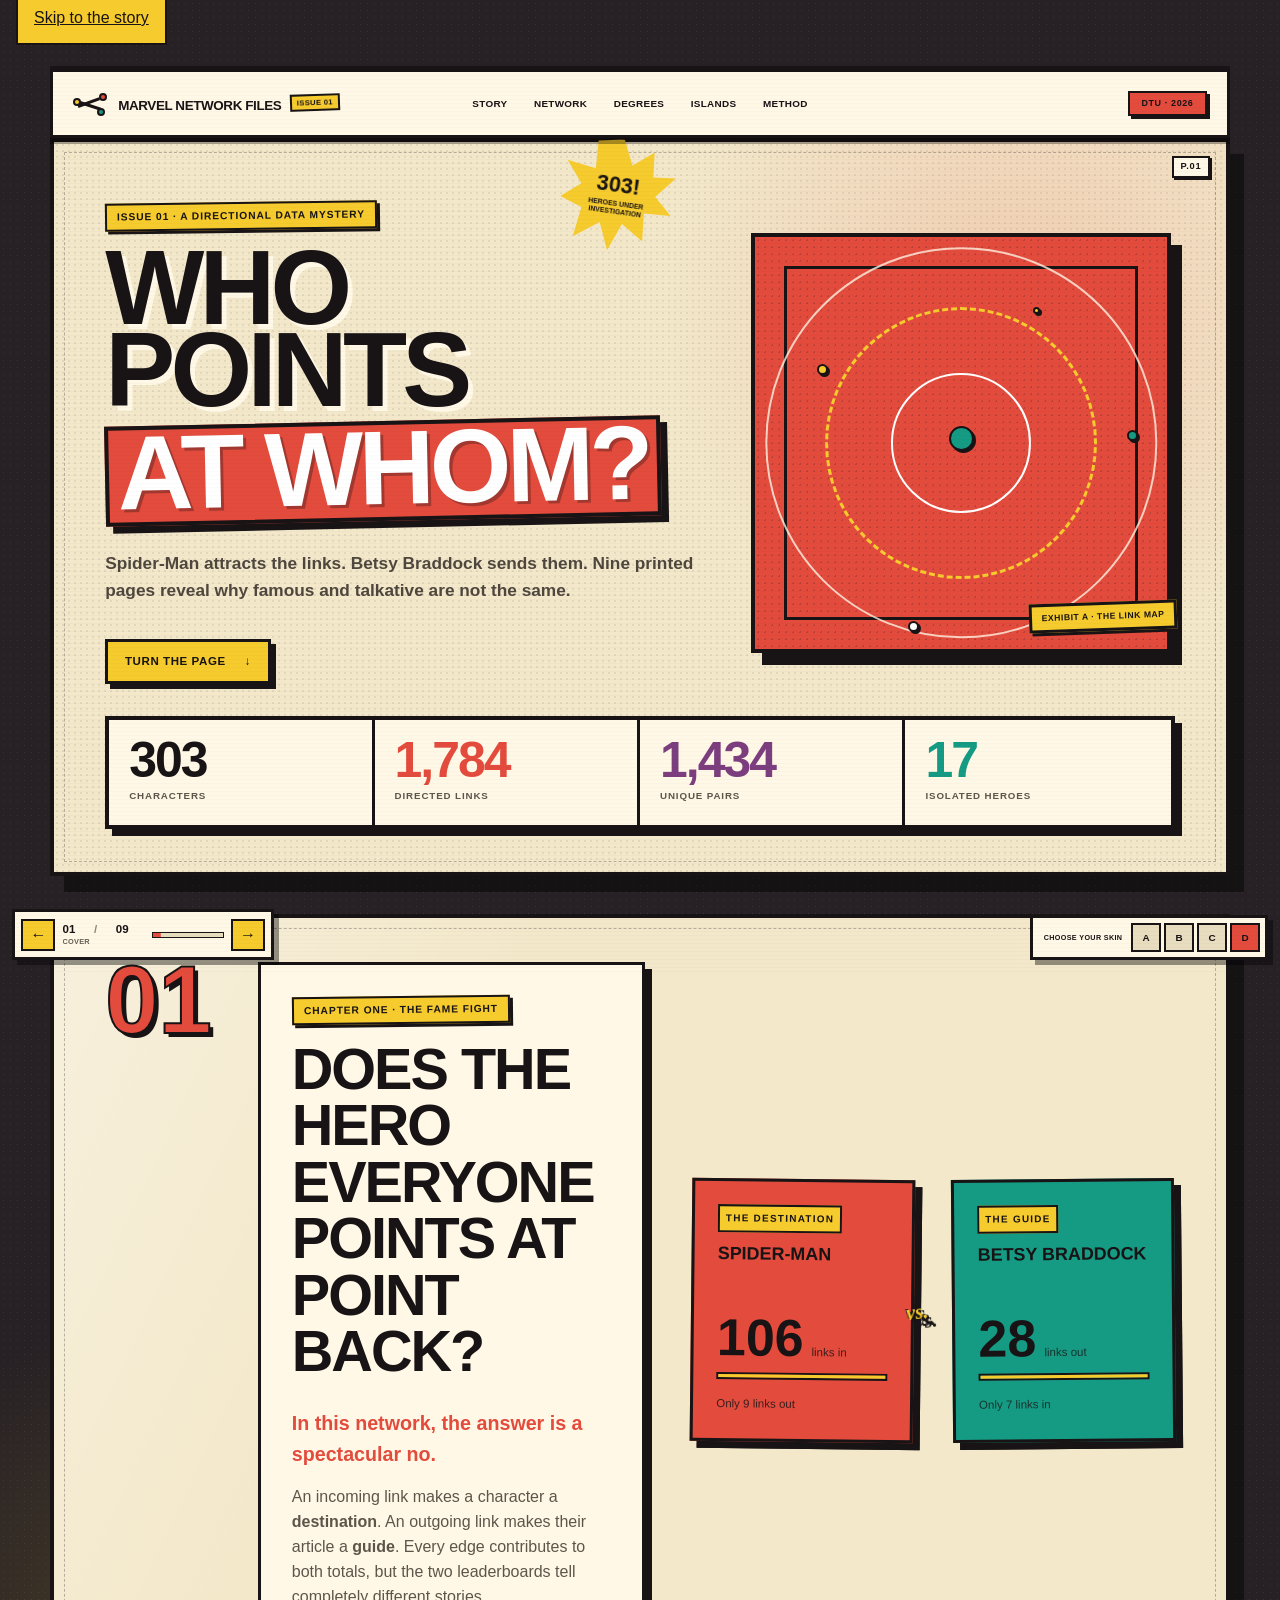
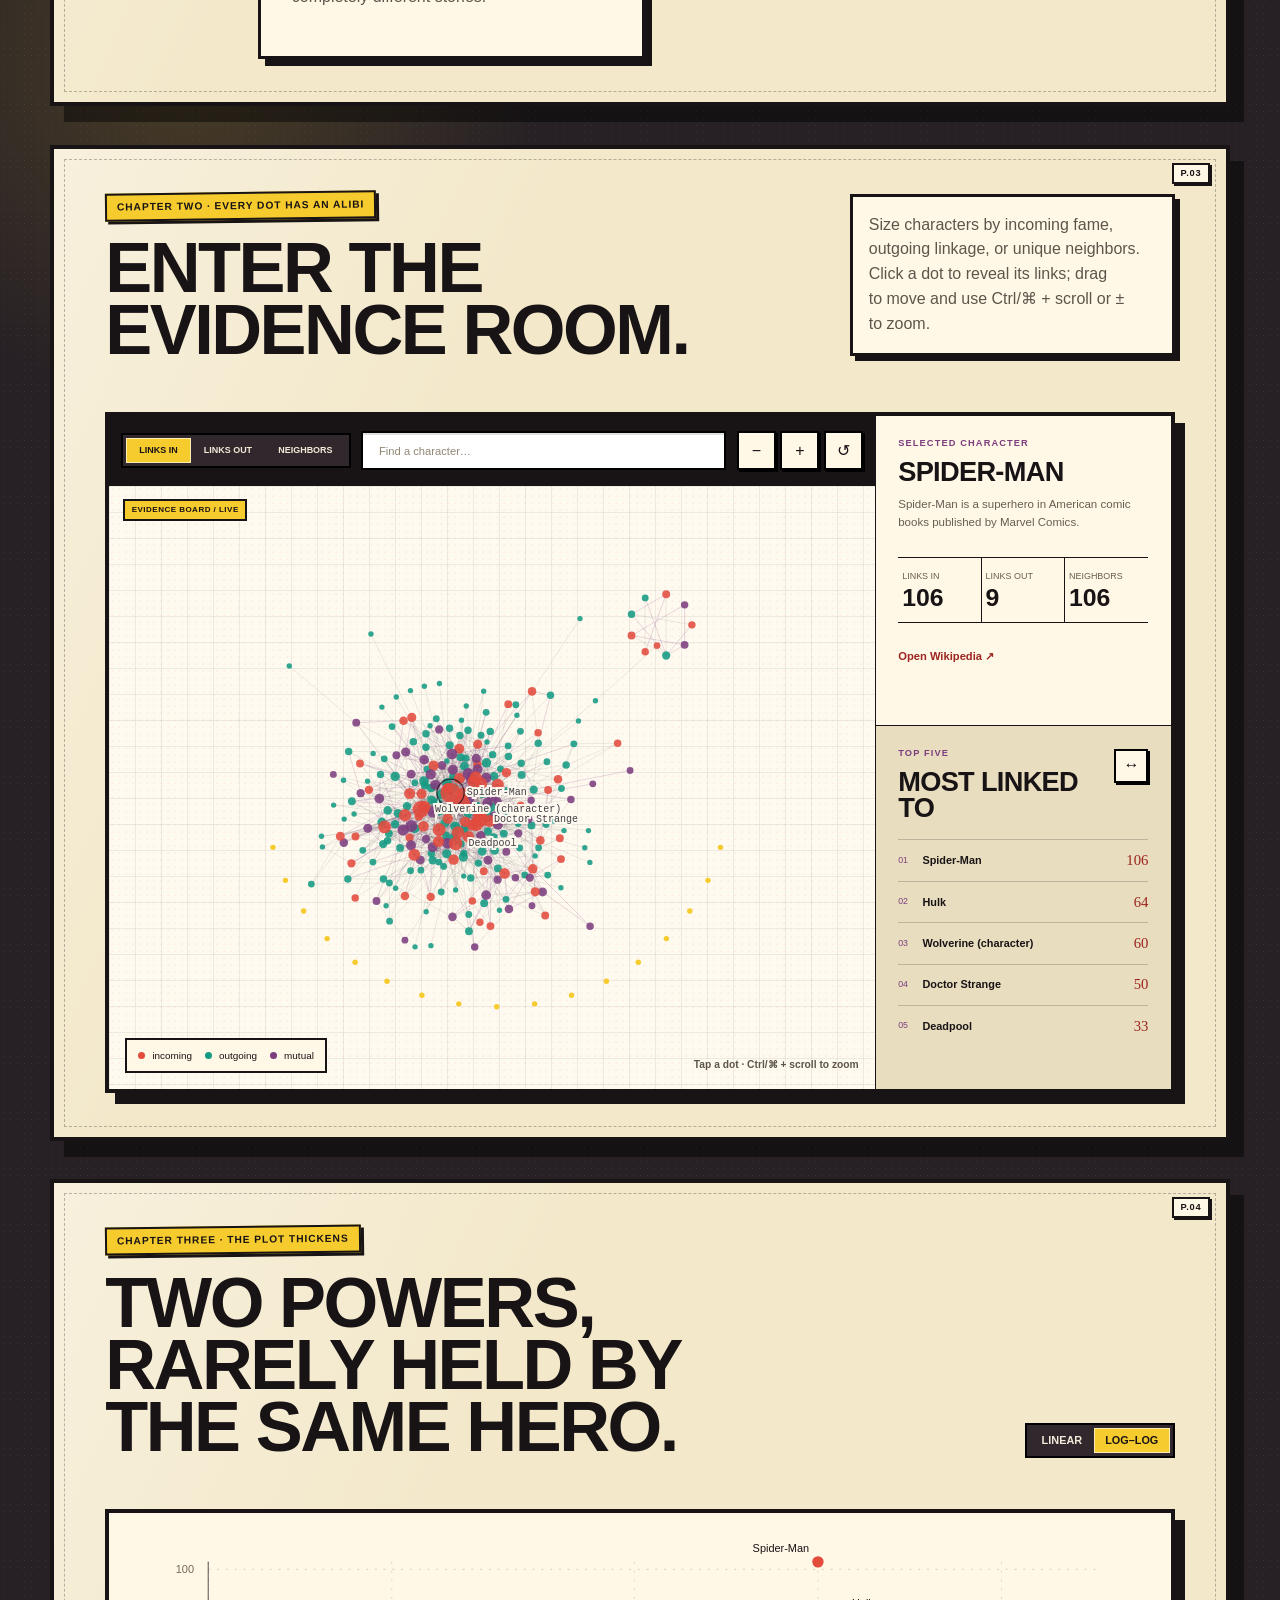
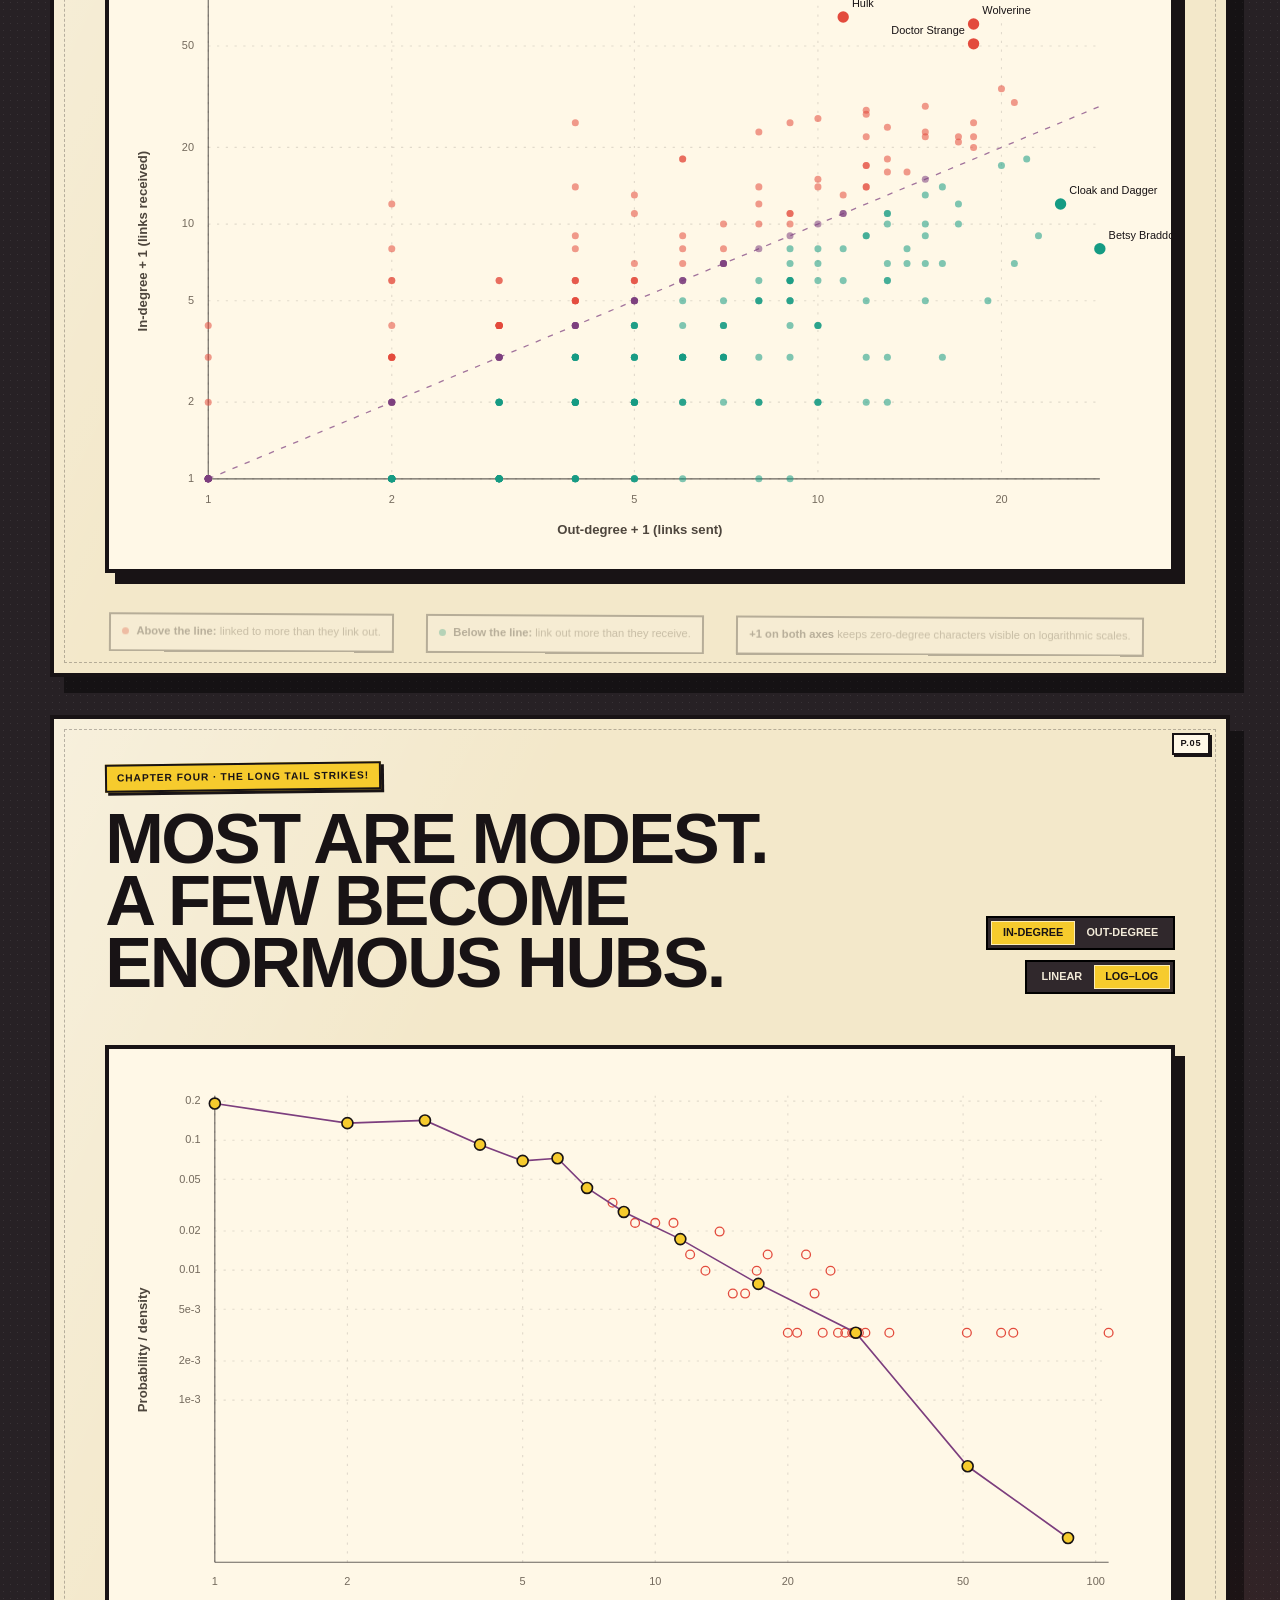
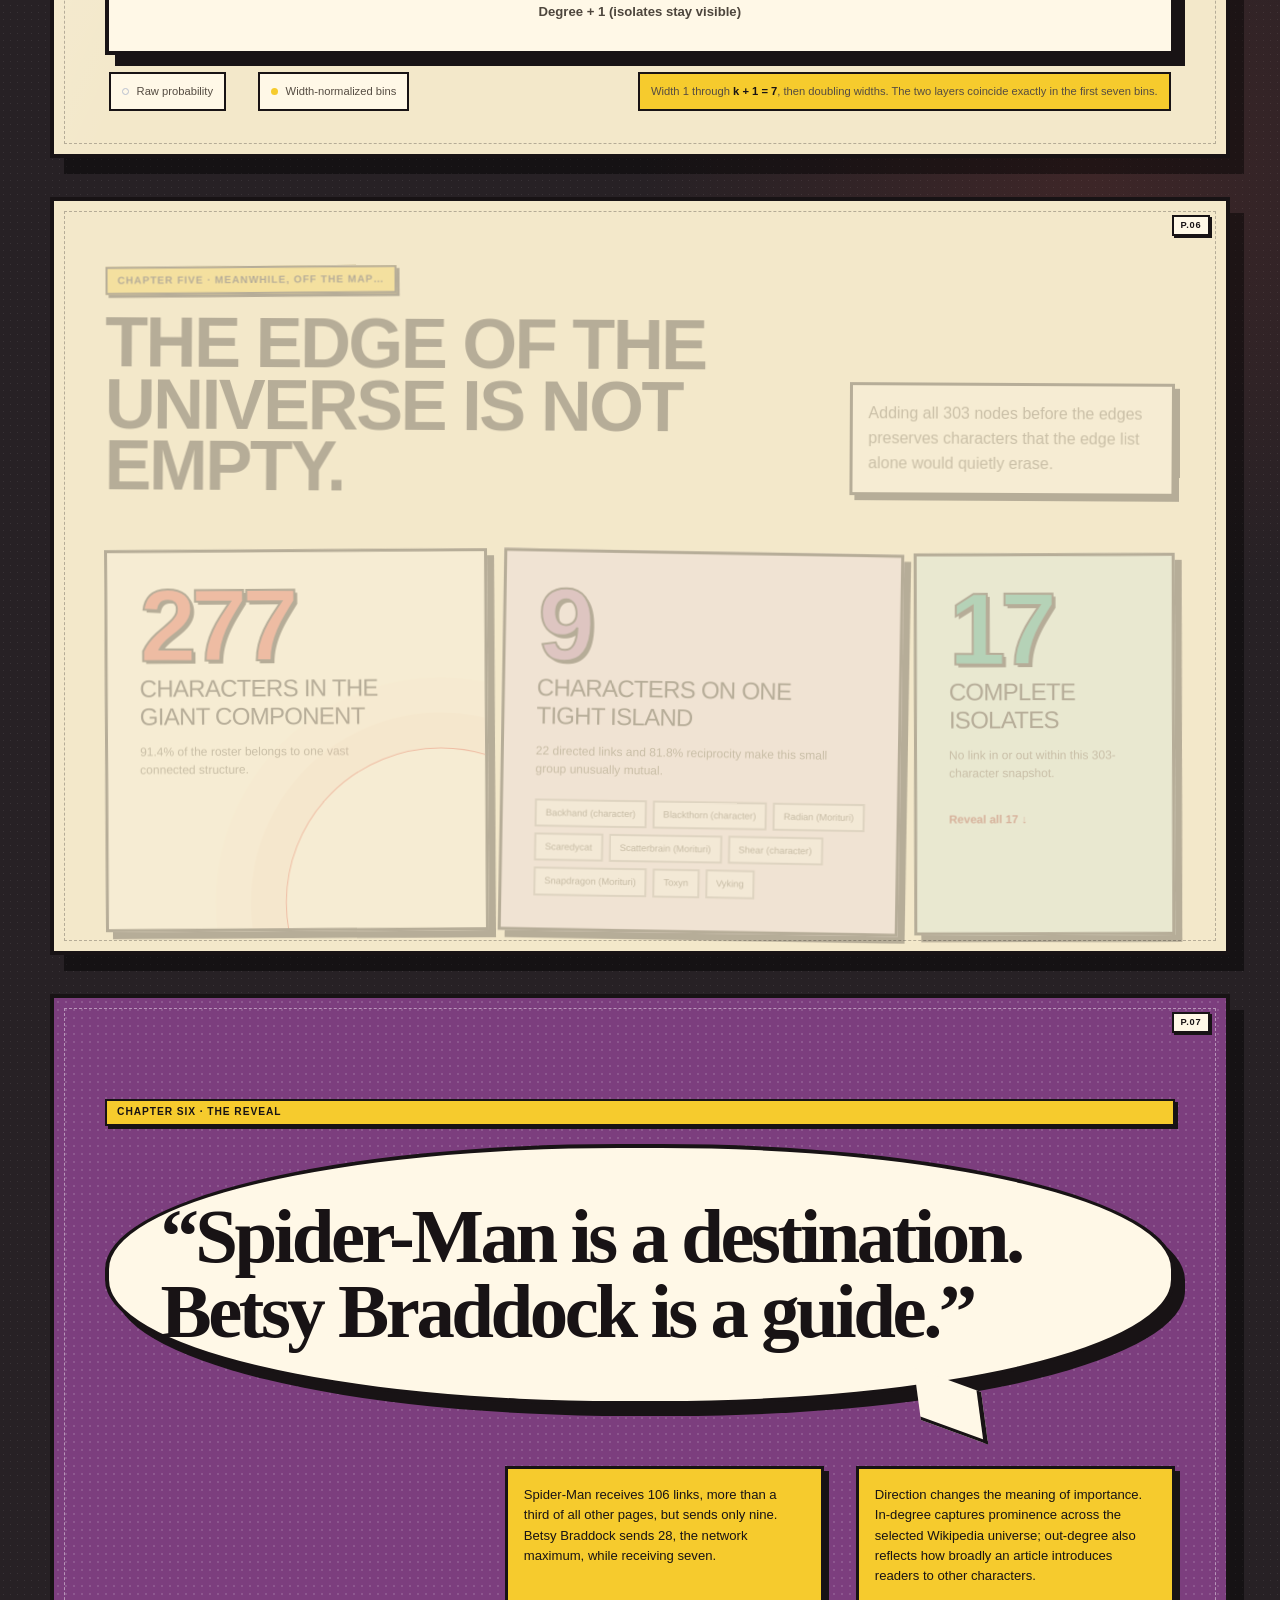
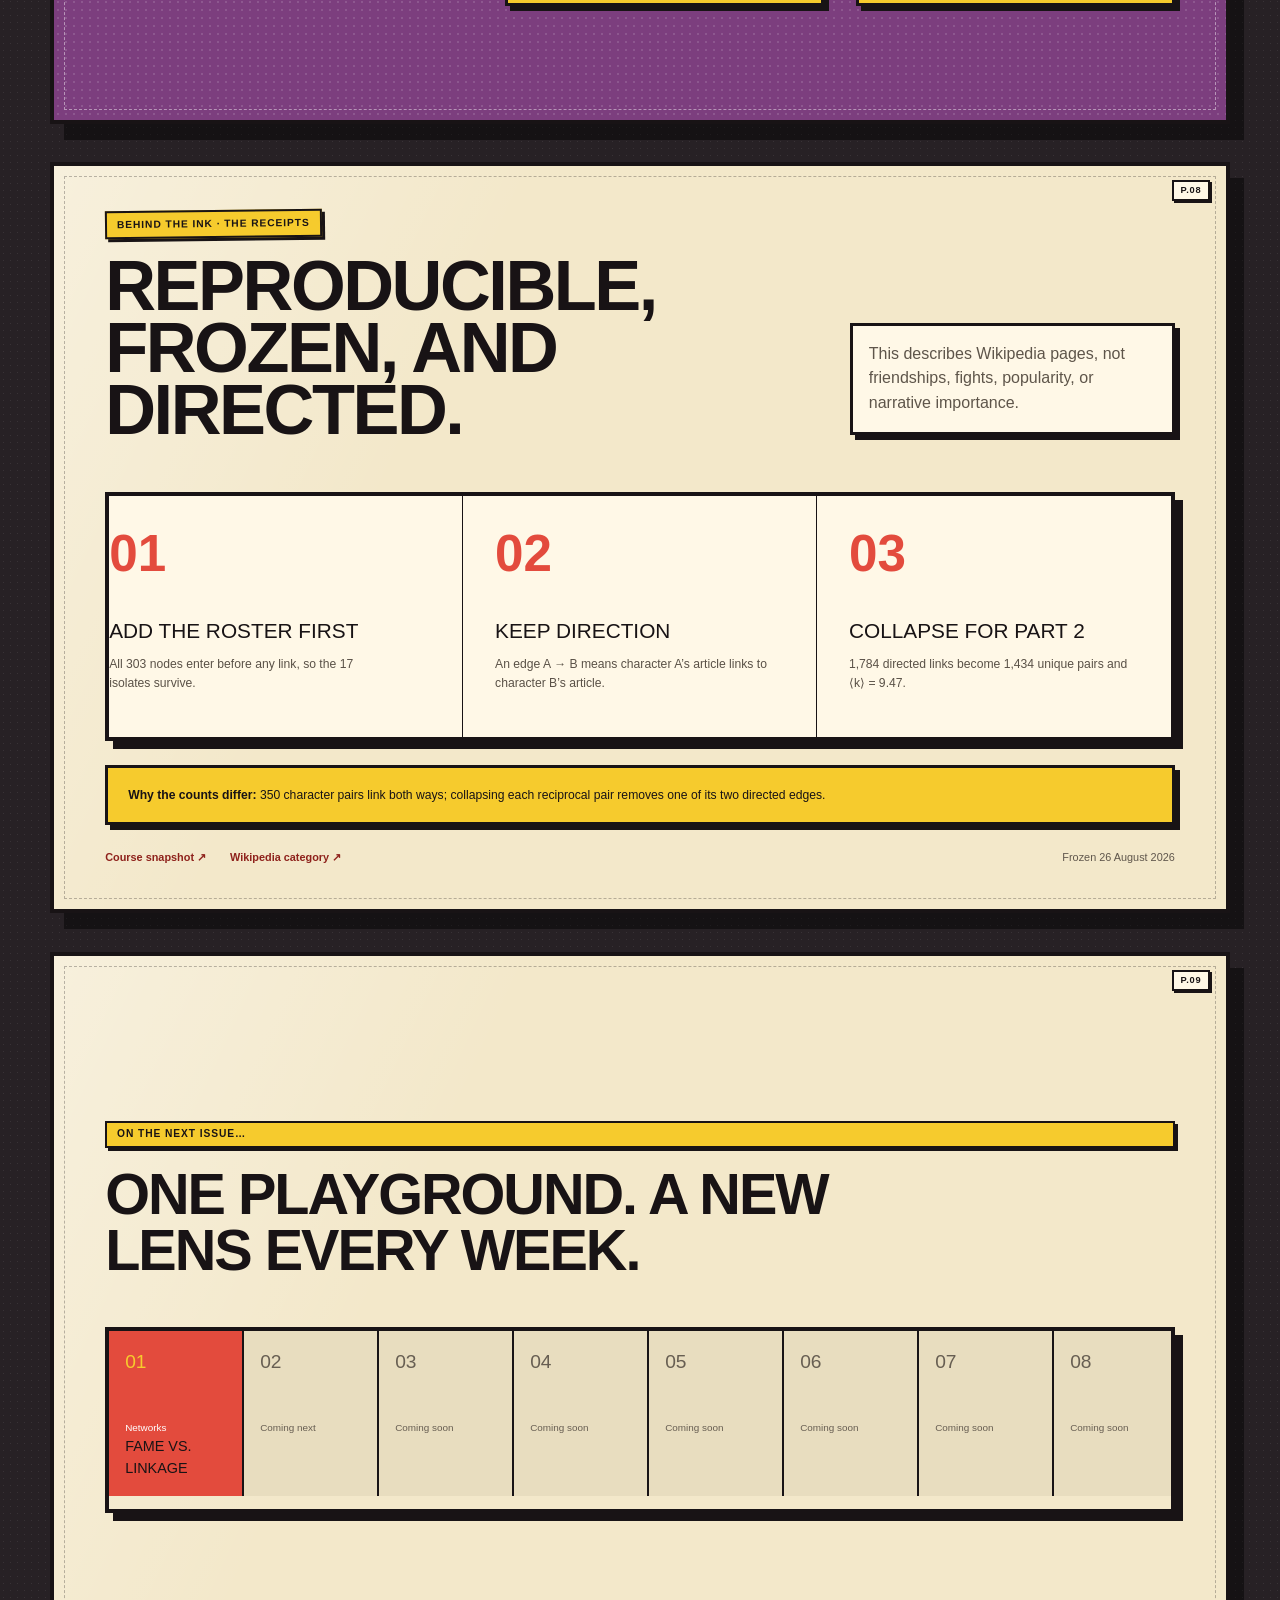
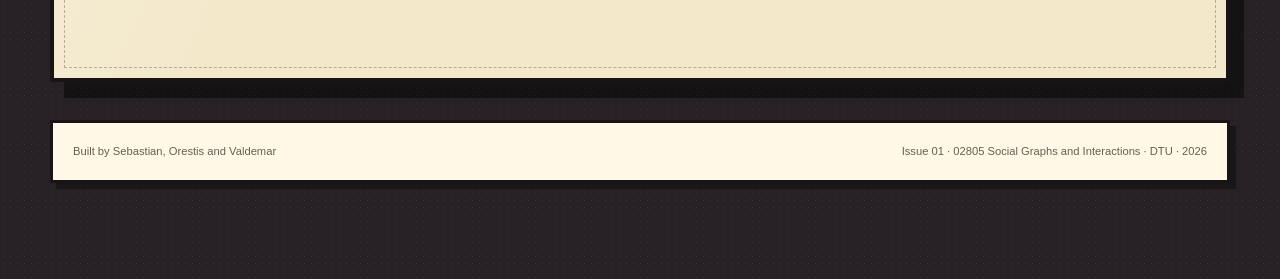
==== index.html @ 4dfc516a "Launch Marvel Network Observatory" ====
<!doctype html>
<html lang="en" class="comic-mode">
  <head>
    <meta charset="utf-8" />
    <meta name="viewport" content="width=device-width, initial-scale=1" />
    <meta name="theme-color" content="#f3e8ca" />
    <meta name="description" content="Marvel Network Observatory: an interactive Week 1 exploration of 303 superhero Wikipedia pages and the links between them." />
    <meta property="og:type" content="website" />
    <meta property="og:title" content="Marvel Network Observatory" />
    <meta property="og:description" content="Famous and talkative are not the same." />
    <meta property="og:url" content="https://valdemarnielsen.github.io/marvel-network-observatory/" />
    <meta property="og:image" content="https://valdemarnielsen.github.io/marvel-network-observatory/assets/og.png" />
    <meta name="twitter:card" content="summary_large_image" />
    <meta name="twitter:title" content="Marvel Network Observatory" />
    <meta name="twitter:description" content="Famous and talkative are not the same." />
    <meta name="twitter:image" content="https://valdemarnielsen.github.io/marvel-network-observatory/assets/og.png" />
    <title>Marvel Network Observatory | Issue 01: Who Points at Whom?</title>
    <link rel="icon" href="assets/favicon.svg" type="image/svg+xml" />
    <link rel="stylesheet" href="assets/style.css" />
    <link rel="stylesheet" href="assets/comic.css" />
  </head>
  <body class="comic-edition">
    <a class="skip-link" href="#story">Skip to the story</a>

    <header class="site-header">
      <a class="brand" href="#top" aria-label="Marvel Network Observatory home">
        <span class="brand-mark" aria-hidden="true"><i></i><i></i><i></i></span>
        <span>Marvel Network Files <sup>Issue 01</sup></span>
      </a>
      <nav aria-label="Main navigation">
        <a href="#story">Story</a><a href="#network">Network</a><a href="#degrees">Degrees</a><a href="#islands">Islands</a><a href="#method">Method</a>
      </nav>
      <span class="week-chip">DTU · 2026</span>
    </header>

    <div class="comic-banner" aria-hidden="true">
      <span>ISSUE 01</span><b>WHO POINTS AT WHOM?</b><span>A 303-HERO DATA MYSTERY</span>
    </div>

    <main id="top">
      <div class="comic-page comic-page--cover" data-page-label="Cover">
      <section class="hero" id="story">
        <div class="hero-copy">
          <p class="eyebrow">Issue 01 · A directional data mystery</p>
          <span class="new-sticker" aria-hidden="true">303!<small>heroes under<br />investigation</small></span>
          <h1>Who points <em>at whom?</em></h1>
          <p class="dek">Spider-Man attracts the links. Betsy Braddock sends them. Nine printed pages reveal why famous and talkative are not the same.</p>
          <a class="primary-action" href="#fame-fight">Turn the page <span aria-hidden="true">↓</span></a>
        </div>
        <div class="hero-orbit" aria-hidden="true">
          <div class="orbit orbit-a"></div><div class="orbit orbit-b"></div><div class="orbit orbit-c"></div>
          <span class="hero-node node-a"></span><span class="hero-node node-b"></span><span class="hero-node node-c"></span><span class="hero-node node-d"></span><span class="hero-node node-core"></span>
        </div>
      </section>

      <section class="metric-strip" aria-label="Dataset summary">
        <article><strong data-stat="nodes">303</strong><span>characters</span></article>
        <article><strong data-stat="directedEdges">1,784</strong><span>directed links</span></article>
        <article><strong data-stat="undirectedPairs">1,434</strong><span>unique pairs</span></article>
        <article><strong data-stat="isolates">17</strong><span>isolated heroes</span></article>
      </section>
      </div>

      <section class="story-intro section-shell comic-page comic-page--duel" id="fame-fight" data-page-label="The fame fight">
        <div class="section-number">01</div>
        <div class="story-copy">
          <p class="eyebrow">Chapter one · The fame fight</p>
          <h2>Does the hero everyone points at point back?</h2>
          <p class="lead-copy">In this network, the answer is a spectacular no.</p>
          <p>An incoming link makes a character a <strong>destination</strong>. An outgoing link makes their article a <strong>guide</strong>. Every edge contributes to both totals, but the two leaderboards tell completely different stories.</p>
        </div>
        <div class="duel" aria-label="Spider-Man and Betsy Braddock degree comparison">
          <article class="duel-card destination-card">
            <p>THE DESTINATION</p><h3>Spider-Man</h3>
            <div class="duel-score"><strong>106</strong><span>links in</span></div>
            <div class="mini-meter"><i style="--meter: 100%"></i></div><span class="duel-detail">Only 9 links out</span>
          </article>
          <span class="versus">vs.</span>
          <article class="duel-card guide-card">
            <p>THE GUIDE</p><h3>Betsy Braddock</h3>
            <div class="duel-score"><strong>28</strong><span>links out</span></div>
            <div class="mini-meter"><i style="--meter: 100%"></i></div><span class="duel-detail">Only 7 links in</span>
          </article>
        </div>
      </section>

      <section class="network-section section-shell comic-page comic-page--network" id="network" data-page-label="Every dot has an alibi">
        <header class="section-heading">
          <div><p class="eyebrow">Chapter two · Every dot has an alibi</p><h2>Enter the evidence room.</h2></div>
          <p>Size characters by incoming fame, outgoing linkage, or unique neighbors. Click a dot to reveal its links; drag to move and use Ctrl/⌘ + scroll or ± to zoom.</p>
        </header>
        <div class="explorer-shell">
          <div class="explorer-main">
            <div class="explorer-toolbar">
              <div class="segmented" role="group" aria-label="Size nodes by">
                <button type="button" class="is-active" data-network-metric="in">Links in</button>
                <button type="button" data-network-metric="out">Links out</button>
                <button type="button" data-network-metric="degree">Neighbors</button>
              </div>
              <label class="search-control"><span class="sr-only">Find a character</span><input id="character-search" type="search" list="character-options" placeholder="Find a character…" autocomplete="off" /><datalist id="character-options"></datalist></label>
              <div class="zoom-controls" aria-label="Network zoom controls"><button class="icon-button" id="zoom-out" type="button" title="Zoom out" aria-label="Zoom out">−</button><button class="icon-button" id="zoom-in" type="button" title="Zoom in" aria-label="Zoom in">+</button><button class="icon-button" id="reset-network" type="button" title="Reset network view" aria-label="Reset network view">↺</button></div>
            </div>
            <div class="network-stage" id="network-stage">
              <p class="sr-only" id="network-access-note">The visual map is pointer-operated. Keyboard users can find every character with the search field above or use the leaderboard and island buttons.</p>
              <canvas id="network-canvas" aria-label="Interactive map of the Marvel Wikipedia character network" aria-describedby="network-access-note"></canvas>
              <div class="data-status" id="data-status" role="status">Loading the 303-character universe…</div>
              <div class="chart-tooltip" id="network-tooltip" role="tooltip" hidden></div>
              <div class="network-key" aria-hidden="true"><span><i class="key-in"></i> incoming</span><span><i class="key-out"></i> outgoing</span><span><i class="key-mutual"></i> mutual</span></div>
              <span class="interaction-hint">Tap a dot · Ctrl/⌘ + scroll to zoom</span>
            </div>
          </div>
          <aside class="explorer-aside">
            <article class="character-card" id="character-card" aria-live="polite">
              <p class="card-kicker">Selected character</p><h3 id="selected-name">Spider-Man</h3>
              <p class="selected-description" id="selected-description">The network’s largest destination.</p>
              <dl class="character-stats"><div><dt>Links in</dt><dd id="selected-in">106</dd></div><div><dt>Links out</dt><dd id="selected-out">9</dd></div><div><dt>Neighbors</dt><dd id="selected-degree">106</dd></div></dl>
              <a id="selected-link" href="https://en.wikipedia.org/wiki/Spider-Man" target="_blank" rel="noreferrer">Open Wikipedia <span aria-hidden="true">↗</span></a>
            </article>
            <article class="leaderboard-card">
              <div class="leaderboard-head"><div><p class="card-kicker">Top five</p><h3 id="leaderboard-title">Most linked to</h3></div><button class="swap-button" id="swap-leaderboard" type="button" aria-label="Switch leaderboard to links out">↔</button></div>
              <ol class="leaderboard" id="leaderboard"></ol>
            </article>
          </aside>
        </div>
      </section>

      <section class="scatter-section section-shell comic-page comic-page--chart" id="degrees" data-page-label="The plot thickens">
        <header class="section-heading compact-heading">
          <div><p class="eyebrow">Chapter three · The plot thickens</p><h2>Two powers, rarely held by the same hero.</h2></div>
          <div class="segmented small" role="group" aria-label="Scatterplot scale"><button type="button" data-scatter-scale="linear">Linear</button><button type="button" class="is-active" data-scatter-scale="log">Log–log</button></div>
        </header>
        <div class="chart-card scatter-card"><svg id="scatter-chart" viewBox="0 0 940 570" role="img" aria-label="Scatterplot comparing each character's in-degree and out-degree"></svg><div class="chart-tooltip" id="scatter-tooltip" role="tooltip" hidden></div></div>
        <div class="chart-reading"><p><i class="swatch cyan"></i><strong>Above the line:</strong> linked to more than they link out.</p><p><i class="swatch coral"></i><strong>Below the line:</strong> link out more than they receive.</p><p><strong>+1 on both axes</strong> keeps zero-degree characters visible on logarithmic scales.</p></div>
      </section>

      <section class="distribution-section section-shell comic-page comic-page--chart" id="distribution" data-page-label="The long tail strikes">
        <header class="section-heading compact-heading">
          <div><p class="eyebrow">Chapter four · The long tail strikes!</p><h2>Most are modest. A few become enormous hubs.</h2></div>
          <div class="chart-controls">
            <div class="segmented small" role="group" aria-label="Degree direction"><button type="button" class="is-active" data-dist-metric="in">In-degree</button><button type="button" data-dist-metric="out">Out-degree</button></div>
            <div class="segmented small" role="group" aria-label="Distribution scale"><button type="button" data-dist-scale="linear">Linear</button><button type="button" class="is-active" data-dist-scale="log">Log–log</button></div>
          </div>
        </header>
        <div class="chart-card distribution-card"><svg id="distribution-chart" viewBox="0 0 940 520" role="img" aria-label="Degree distribution with raw and logarithmically binned values"></svg><div class="chart-tooltip" id="distribution-tooltip" role="tooltip" hidden></div></div>
        <div class="chart-reading distribution-reading"><p><i class="swatch raw"></i>Raw probability</p><p><i class="swatch binned"></i>Width-normalized bins</p><p>Width 1 through <strong>k + 1 = 7</strong>, then doubling widths. The two layers coincide exactly in the first seven bins.</p></div>
      </section>

      <section class="islands-section comic-page" id="islands" data-page-label="Meanwhile, off the map">
        <div class="section-shell islands-inner">
          <header class="section-heading"><div><p class="eyebrow">Chapter five · Meanwhile, off the map…</p><h2>The edge of the universe is not empty.</h2></div><p>Adding all 303 nodes before the edges preserves characters that the edge list alone would quietly erase.</p></header>
          <div class="component-grid">
            <article class="component-card giant-card"><span class="component-orbit" aria-hidden="true"></span><strong>277</strong><h3>characters in the giant component</h3><p>91.4% of the roster belongs to one vast connected structure.</p></article>
            <article class="component-card island-card"><strong>9</strong><h3>characters on one tight island</h3><p>22 directed links and 81.8% reciprocity make this small group unusually mutual.</p><div class="name-cloud" id="island-list"></div></article>
            <article class="component-card isolates-card"><strong>17</strong><h3>complete isolates</h3><p>No link in or out within this 303-character snapshot.</p><button class="text-button" id="reveal-isolates" type="button" aria-expanded="false" aria-controls="isolate-list">Reveal all 17 <span aria-hidden="true">↓</span></button></article>
          </div>
          <div class="isolate-drawer" id="isolate-list" hidden></div>
        </div>
      </section>

      <section class="takeaway-section section-shell comic-page comic-page--reveal" data-page-label="The reveal">
        <p class="eyebrow">Chapter six · The reveal</p><blockquote>“Spider-Man is a destination. Betsy Braddock is a guide.”</blockquote>
        <div class="takeaway-copy"><p>Spider-Man receives 106 links, more than a third of all other pages, but sends only nine. Betsy Braddock sends 28, the network maximum, while receiving seven.</p><p>Direction changes the meaning of importance. In-degree captures prominence across the selected Wikipedia universe; out-degree also reflects how broadly an article introduces readers to other characters.</p></div>
      </section>

      <section class="method-section section-shell comic-page" id="method" data-page-label="Behind the ink">
        <header class="section-heading"><div><p class="eyebrow">Behind the ink · The receipts</p><h2>Reproducible, frozen, and directed.</h2></div><p>This describes Wikipedia pages, not friendships, fights, popularity, or narrative importance.</p></header>
        <div class="method-grid"><article><span>01</span><h3>Add the roster first</h3><p>All 303 nodes enter before any link, so the 17 isolates survive.</p></article><article><span>02</span><h3>Keep direction</h3><p>An edge A → B means character A’s article links to character B’s article.</p></article><article><span>03</span><h3>Collapse for Part 2</h3><p>1,784 directed links become 1,434 unique pairs and ⟨k⟩ = 9.47.</p></article></div>
        <p class="reconcile-note"><strong>Why the counts differ:</strong> 350 character pairs link both ways; collapsing each reciprocal pair removes one of its two directed edges.</p>
        <div class="source-row"><a href="https://sunelehmann.com/socialgraphs2026-web/data/" target="_blank" rel="noreferrer">Course snapshot <span aria-hidden="true">↗</span></a><a href="https://en.wikipedia.org/wiki/Category:Marvel_Comics_superheroes" target="_blank" rel="noreferrer">Wikipedia category <span aria-hidden="true">↗</span></a><span>Frozen 26 August 2026</span></div>
      </section>

      <section class="archive-section section-shell comic-page comic-page--back" aria-labelledby="archive-title" data-page-label="Next issue">
        <p class="eyebrow">On the next issue…</p><h2 id="archive-title">One playground. A new lens every week.</h2>
        <div class="week-track" aria-label="Course post progress"><article class="week-card current"><span>01</span><p>Networks</p><strong>Fame vs. linkage</strong></article><article class="week-card"><span>02</span><p>Coming next</p></article><article class="week-card"><span>03</span><p>Coming soon</p></article><article class="week-card"><span>04</span><p>Coming soon</p></article><article class="week-card"><span>05</span><p>Coming soon</p></article><article class="week-card"><span>06</span><p>Coming soon</p></article><article class="week-card"><span>07</span><p>Coming soon</p></article><article class="week-card"><span>08</span><p>Coming soon</p></article></div>
      </section>
    </main>

    <div class="version-dock" aria-label="Compare design versions">
      <span>CHOOSE YOUR SKIN</span>
      <a href="versions/version-a/">A</a>
      <a href="versions/version-b/">B</a>
      <a href="versions/version-c/">C</a>
      <b aria-current="page">D</b>
    </div>

    <nav class="page-reader" aria-label="Comic page navigation">
      <button type="button" data-page-prev aria-label="Previous comic page">←</button>
      <p aria-live="polite" aria-atomic="true"><span id="page-current">01</span><i>/</i><span id="page-total">09</span><strong id="page-label">Cover</strong></p>
      <span class="page-progress" aria-hidden="true"><i id="page-progress"></i></span>
      <button type="button" data-page-next aria-label="Next comic page">→</button>
    </nav>

    <footer><span>Built by Sebastian, Orestis and Valdemar</span><span>Issue 01 · 02805 Social Graphs and Interactions · DTU · 2026</span></footer>
    <script src="assets/site.js"></script>
    <script src="assets/comic.js"></script>
  </body>
</html>
---- assets/style.css ----
:root {
  color-scheme: dark;
  --ink: #f5f0e8;
  --muted: #a7adbd;
  --muted-2: #747c91;
  --bg: #080b14;
  --panel: #101522;
  --panel-2: #151b2b;
  --line: rgba(255, 255, 255, 0.12);
  --line-strong: rgba(255, 255, 255, 0.2);
  --cyan: #5ce1e6;
  --coral: #ff6b57;
  --violet: #a58cff;
  --yellow: #f4d35e;
  --max: 1240px;
  --radius: 22px;
}

* { box-sizing: border-box; }
html { scroll-behavior: smooth; scroll-padding-top: 90px; }
body {
  margin: 0;
  background:
    radial-gradient(circle at 72% 8%, rgba(89, 62, 160, 0.2), transparent 28rem),
    radial-gradient(circle at 12% 37%, rgba(31, 141, 150, 0.1), transparent 32rem),
    var(--bg);
  color: var(--ink);
  font-family: Inter, ui-sans-serif, system-ui, -apple-system, BlinkMacSystemFont, "Segoe UI", sans-serif;
  line-height: 1.55;
  overflow-x: hidden;
}

button, input { font: inherit; }
button { color: inherit; }
a { color: inherit; }
::selection { background: rgba(92, 225, 230, 0.25); }
.sr-only { position: absolute !important; width: 1px; height: 1px; overflow: hidden; clip: rect(0,0,0,0); white-space: nowrap; }
.skip-link { position: fixed; left: 1rem; top: -5rem; z-index: 50; background: var(--ink); color: var(--bg); padding: .75rem 1rem; }
.skip-link:focus { top: 1rem; }

.site-header {
  position: sticky;
  top: 0;
  z-index: 30;
  width: min(calc(100% - 2rem), var(--max));
  margin: 0 auto;
  min-height: 78px;
  display: grid;
  grid-template-columns: 1fr auto 1fr;
  align-items: center;
  gap: 1.5rem;
  border-bottom: 1px solid var(--line);
  background: rgba(8, 11, 20, 0.82);
  backdrop-filter: blur(18px);
}
.brand { display: inline-flex; align-items: center; gap: .7rem; text-decoration: none; font-size: .88rem; font-weight: 720; letter-spacing: -.01em; }
.brand-mark { position: relative; width: 29px; height: 20px; display: inline-block; flex: 0 0 auto; }
.brand-mark::before, .brand-mark::after { content: ""; position: absolute; height: 1px; background: rgba(92,225,230,.55); transform-origin: left center; }
.brand-mark::before { width: 25px; left: 4px; top: 8px; transform: rotate(18deg); }
.brand-mark::after { width: 23px; left: 5px; top: 13px; transform: rotate(-20deg); background: rgba(165,140,255,.55); }
.brand-mark i { position: absolute; width: 6px; height: 6px; border-radius: 50%; background: var(--cyan); box-shadow: 0 0 12px rgba(92,225,230,.8); }
.brand-mark i:nth-child(1) { left: 0; top: 6px; }
.brand-mark i:nth-child(2) { right: 0; top: 1px; background: var(--coral); }
.brand-mark i:nth-child(3) { right: 2px; bottom: 0; background: var(--violet); }
nav { display: flex; gap: 1.35rem; }
nav a { color: var(--muted); font-size: .78rem; text-decoration: none; transition: color .2s ease; }
nav a:hover, nav a:focus-visible { color: var(--ink); }
.week-chip { justify-self: end; border: 1px solid var(--line); border-radius: 999px; padding: .35rem .72rem; color: var(--muted); font-size: .69rem; letter-spacing: .08em; text-transform: uppercase; }

main { overflow: hidden; }
.section-shell { width: min(calc(100% - 2rem), var(--max)); margin-inline: auto; }
.hero {
  width: min(calc(100% - 2rem), var(--max));
  margin: 0 auto;
  min-height: 650px;
  display: grid;
  grid-template-columns: minmax(0, 1.12fr) minmax(340px, .88fr);
  align-items: center;
  gap: 4rem;
  padding: 6.5rem 0 5.5rem;
}
.eyebrow { margin: 0 0 1.1rem; color: var(--cyan); font-size: .7rem; font-weight: 800; letter-spacing: .17em; text-transform: uppercase; }
h1, h2 { margin: 0; font-family: Georgia, "Times New Roman", serif; font-weight: 500; letter-spacing: -.045em; line-height: .98; }
h1 { max-width: 830px; font-size: clamp(3.25rem, 6.8vw, 6.8rem); }
h1 em { color: var(--coral); font-weight: inherit; }
h2 { font-size: clamp(2.35rem, 4.5vw, 4.6rem); }
h3 { margin: 0; line-height: 1.16; }
p { text-wrap: pretty; }
.dek { max-width: 680px; margin: 1.8rem 0 2.2rem; color: #c6c9d2; font-size: clamp(1.03rem, 1.5vw, 1.3rem); }
.primary-action { display: inline-flex; gap: 1.4rem; align-items: center; border: 1px solid rgba(92,225,230,.4); background: rgba(92,225,230,.08); border-radius: 999px; padding: .85rem 1.15rem .85rem 1.3rem; color: var(--ink); text-decoration: none; font-size: .86rem; transition: background .2s ease, transform .2s ease; }
.primary-action:hover { background: rgba(92,225,230,.14); transform: translateY(-2px); }
.primary-action span { color: var(--cyan); }

.hero-orbit { position: relative; width: min(40vw, 510px); aspect-ratio: 1; justify-self: center; }
.orbit { position: absolute; inset: 50%; border: 1px solid rgba(255,255,255,.12); border-radius: 50%; transform: translate(-50%, -50%); }
.orbit-a { width: 95%; height: 95%; }
.orbit-b { width: 66%; height: 66%; border-color: rgba(165,140,255,.25); }
.orbit-c { width: 34%; height: 34%; border-color: rgba(92,225,230,.3); }
.hero-orbit::before, .hero-orbit::after { content: ""; position: absolute; left: 50%; top: 50%; width: 92%; height: 1px; background: linear-gradient(90deg, transparent, rgba(92,225,230,.35), transparent); transform: translate(-50%, -50%) rotate(26deg); }
.hero-orbit::after { transform: translate(-50%, -50%) rotate(-42deg); background: linear-gradient(90deg, transparent, rgba(255,107,87,.28), transparent); }
.hero-node { position: absolute; width: 11px; height: 11px; border-radius: 50%; background: var(--cyan); box-shadow: 0 0 22px currentColor; }
.node-a { left: 15%; top: 31%; color: var(--cyan); }.node-b { right: 7%; top: 47%; color: var(--coral); background: var(--coral); }.node-c { left: 37%; bottom: 4%; color: var(--violet); background: var(--violet); }.node-d { right: 31%; top: 17%; color: var(--yellow); background: var(--yellow); width: 7px; height: 7px; }.node-core { left: 47%; top: 46%; width: 25px; height: 25px; color: var(--coral); background: var(--coral); box-shadow: 0 0 45px rgba(255,107,87,.7); }

.metric-strip { width: min(calc(100% - 2rem), var(--max)); margin: 0 auto 9rem; display: grid; grid-template-columns: repeat(4, 1fr); border-top: 1px solid var(--line); border-bottom: 1px solid var(--line); }
.metric-strip article { padding: 1.5rem 1.2rem 1.6rem; border-right: 1px solid var(--line); }
.metric-strip article:first-child { padding-left: 0; }.metric-strip article:last-child { border-right: 0; }
.metric-strip strong { display: block; font-family: Georgia, serif; font-size: clamp(2rem, 3.5vw, 3.7rem); font-weight: 500; letter-spacing: -.04em; font-variant-numeric: tabular-nums; }
.metric-strip span { color: var(--muted); font-size: .75rem; letter-spacing: .09em; text-transform: uppercase; }

.story-intro { position: relative; display: grid; grid-template-columns: .18fr .82fr 1fr; gap: clamp(1.5rem, 4vw, 4.5rem); align-items: start; padding-bottom: 10rem; }
.section-number { color: rgba(255,255,255,.1); font-family: Georgia, serif; font-size: 5rem; line-height: 1; }
.story-copy h2 { max-width: 600px; font-size: clamp(2.1rem, 4vw, 4rem); }
.story-copy p:not(.eyebrow) { max-width: 570px; color: var(--muted); }
.story-copy .lead-copy { margin: 1.8rem 0 .5rem; color: var(--ink) !important; font-size: 1.23rem; }
.duel { display: grid; grid-template-columns: 1fr auto 1fr; align-items: stretch; gap: .7rem; }
.duel-card { min-width: 0; padding: 1.45rem; border: 1px solid var(--line); border-radius: var(--radius); background: rgba(16,21,34,.72); }
.duel-card > p { margin: 0 0 .7rem; font-size: .62rem; font-weight: 800; letter-spacing: .13em; }
.destination-card > p { color: var(--cyan); }.guide-card > p { color: var(--coral); }
.duel-card h3 { min-height: 2.3em; font-size: 1.12rem; }
.duel-score { margin: 1.7rem 0 .55rem; display: flex; align-items: baseline; gap: .5rem; }
.duel-score strong { font-family: Georgia, serif; font-size: 3.25rem; font-weight: 500; line-height: 1; }
.duel-score span, .duel-detail { color: var(--muted); font-size: .72rem; }
.mini-meter { width: 100%; height: 3px; margin-bottom: .65rem; background: rgba(255,255,255,.07); }
.mini-meter i { display: block; width: var(--meter); height: 100%; background: var(--cyan); box-shadow: 0 0 9px rgba(92,225,230,.55); }
.guide-card .mini-meter i { background: var(--coral); box-shadow: 0 0 9px rgba(255,107,87,.55); }
.versus { align-self: center; color: var(--muted-2); font-family: Georgia, serif; font-style: italic; }

.section-heading { display: grid; grid-template-columns: 1.5fr .7fr; gap: 3rem; align-items: end; margin-bottom: 2.4rem; }
.section-heading > p { max-width: 460px; margin: 0 0 .35rem; color: var(--muted); }
.section-heading h2 { max-width: 800px; }
.network-section { padding-bottom: 10rem; }
.explorer-shell { display: grid; grid-template-columns: minmax(0, 1fr) 295px; border: 1px solid var(--line); border-radius: 26px; overflow: hidden; background: rgba(12,16,27,.82); box-shadow: 0 35px 80px rgba(0,0,0,.23); }
.explorer-main { min-width: 0; border-right: 1px solid var(--line); }
.explorer-toolbar { min-height: 70px; display: flex; align-items: center; gap: .8rem; padding: .75rem; border-bottom: 1px solid var(--line); }
.segmented { display: inline-flex; align-items: center; padding: 3px; border: 1px solid var(--line); border-radius: 999px; background: rgba(255,255,255,.025); }
.segmented button { border: 0; border-radius: 999px; padding: .5rem .82rem; background: transparent; color: var(--muted); font-size: .72rem; cursor: pointer; white-space: nowrap; }
.segmented button:hover { color: var(--ink); }.segmented button.is-active { color: var(--ink); background: var(--panel-2); box-shadow: inset 0 0 0 1px rgba(255,255,255,.07); }
.segmented.small button { padding: .42rem .72rem; font-size: .68rem; }
.search-control { flex: 1; }
.search-control input { width: 100%; height: 39px; border: 1px solid var(--line); border-radius: 999px; padding: 0 1rem; background: rgba(255,255,255,.035); color: var(--ink); outline: none; font-size: .76rem; }
.search-control input::placeholder { color: var(--muted-2); }.search-control input:focus { border-color: rgba(92,225,230,.55); box-shadow: 0 0 0 3px rgba(92,225,230,.08); }
.icon-button, .swap-button { flex: 0 0 auto; border: 1px solid var(--line); background: rgba(255,255,255,.035); cursor: pointer; }
.icon-button { width: 39px; height: 39px; border-radius: 50%; color: var(--muted); font-size: 1rem; }
.icon-button:hover, .swap-button:hover { color: var(--cyan); border-color: rgba(92,225,230,.4); }
.network-stage { position: relative; height: 650px; min-height: 480px; overflow: hidden; background: radial-gradient(circle at 45% 48%, rgba(53,76,105,.12), transparent 48%), #090d17; touch-action: none; cursor: grab; }
.network-stage.is-dragging { cursor: grabbing; }
#network-canvas { display: block; width: 100%; height: 100%; }
.data-status { position: absolute; left: 50%; top: 50%; transform: translate(-50%,-50%); color: var(--muted); font-size: .78rem; }
.data-status.is-error { color: var(--coral); }
.network-key { position: absolute; left: 1rem; bottom: 1rem; display: flex; flex-wrap: wrap; gap: .8rem; padding: .5rem .7rem; border: 1px solid var(--line); border-radius: 999px; background: rgba(8,11,20,.78); backdrop-filter: blur(8px); color: var(--muted); font-size: .62rem; }
.network-key i { display: inline-block; width: 7px; height: 7px; margin-right: .28rem; border-radius: 50%; }.key-in { background: var(--cyan); }.key-out { background: var(--coral); }.key-mutual { background: var(--violet); }
.interaction-hint { position: absolute; right: 1rem; bottom: 1rem; color: var(--muted-2); font-size: .64rem; }
.chart-tooltip { position: absolute; z-index: 10; max-width: 235px; padding: .65rem .75rem; border: 1px solid var(--line-strong); border-radius: 10px; background: rgba(8,11,20,.94); box-shadow: 0 12px 35px rgba(0,0,0,.4); color: var(--ink); font-size: .7rem; line-height: 1.45; pointer-events: none; backdrop-filter: blur(10px); }
.chart-tooltip strong { display: block; font-size: .78rem; }.chart-tooltip span { color: var(--muted); }
.explorer-aside { display: flex; flex-direction: column; min-width: 0; }
.character-card, .leaderboard-card { padding: 1.4rem; }
.character-card { border-bottom: 1px solid var(--line); min-height: 310px; background: linear-gradient(150deg, rgba(92,225,230,.065), transparent 70%); }
.card-kicker { margin: 0 0 .7rem; color: var(--muted-2); font-size: .61rem; font-weight: 800; letter-spacing: .12em; text-transform: uppercase; }
.character-card h3, .leaderboard-card h3 { font-family: Georgia, serif; font-size: 1.5rem; font-weight: 500; letter-spacing: -.025em; }
.selected-description { min-height: 3.5em; margin: .7rem 0 1.25rem; color: var(--muted); font-size: .72rem; line-height: 1.5; }
.character-stats { display: grid; grid-template-columns: repeat(3, 1fr); margin: 0 0 1.25rem; border-top: 1px solid var(--line); border-bottom: 1px solid var(--line); }
.character-stats div { padding: .75rem .25rem .7rem; border-right: 1px solid var(--line); }.character-stats div:last-child { border: 0; }
.character-stats dt { color: var(--muted-2); font-size: .56rem; text-transform: uppercase; }.character-stats dd { margin: .15rem 0 0; font-family: Georgia, serif; font-size: 1.35rem; }
.character-card > a { color: var(--cyan); font-size: .7rem; text-decoration: none; }.character-card > a:hover { text-decoration: underline; }
.leaderboard-head { display: flex; justify-content: space-between; gap: 1rem; align-items: start; }
.swap-button { width: 34px; height: 34px; border-radius: 50%; color: var(--muted); }
.leaderboard { list-style: none; margin: 1.15rem 0 0; padding: 0; counter-reset: rank; }
.leaderboard li { counter-increment: rank; display: grid; grid-template-columns: 17px 1fr auto; gap: .45rem; align-items: center; padding: .55rem 0; border-top: 1px solid rgba(255,255,255,.075); }
.leaderboard li::before { content: counter(rank, decimal-leading-zero); color: var(--muted-2); font-size: .55rem; }
.leaderboard button { min-width: 0; padding: 0; border: 0; background: none; color: var(--ink); text-align: left; font-size: .68rem; white-space: nowrap; overflow: hidden; text-overflow: ellipsis; cursor: pointer; }
.leaderboard button:hover { color: var(--cyan); }.leaderboard strong { color: var(--cyan); font-family: Georgia, serif; font-size: .92rem; font-weight: 500; }

.scatter-section, .distribution-section { padding-bottom: 10rem; }
.compact-heading { align-items: end; }
.compact-heading .segmented, .chart-controls { justify-self: end; }
.chart-controls { display: flex; flex-wrap: wrap; justify-content: flex-end; gap: .6rem; }
.chart-card { position: relative; width: 100%; padding: 1rem; border: 1px solid var(--line); border-radius: 24px; background: linear-gradient(150deg, rgba(255,255,255,.035), rgba(255,255,255,.012)); overflow: hidden; }
.chart-card svg { display: block; width: 100%; height: auto; overflow: visible; }
.axis-line { stroke: rgba(255,255,255,.24); stroke-width: 1; }.grid-line { stroke: rgba(255,255,255,.07); stroke-width: 1; stroke-dasharray: 2 6; }.equality-line { stroke: rgba(255,255,255,.28); stroke-width: 1.2; stroke-dasharray: 5 7; }
.axis-label { fill: var(--muted); font-family: Inter, sans-serif; font-size: 12px; }.tick-label { fill: var(--muted-2); font-family: Inter, sans-serif; font-size: 10px; }.point-label { fill: var(--ink); font-family: Inter, sans-serif; font-size: 10px; paint-order: stroke; stroke: var(--bg); stroke-width: 4px; stroke-linejoin: round; }
.scatter-point { cursor: pointer; transition: opacity .15s ease; }.scatter-point:hover { stroke: var(--ink); stroke-width: 1.5; }
.chart-reading { display: flex; flex-wrap: wrap; gap: 1.4rem 2rem; padding: 1.1rem .25rem 0; color: var(--muted); font-size: .7rem; }
.chart-reading p { margin: 0; }.chart-reading strong { color: var(--ink); font-weight: 650; }
.swatch { display: inline-block; width: 7px; height: 7px; margin-right: .45rem; border-radius: 50%; }.swatch.cyan { background: var(--cyan); }.swatch.coral { background: var(--coral); }.swatch.raw { border: 1px solid #b9c0d0; background: transparent; }.swatch.binned { background: var(--yellow); }
.raw-point { fill: transparent; stroke: #aeb7ca; stroke-width: 1.2; }.binned-point { fill: var(--yellow); stroke: var(--bg); stroke-width: 1.5; }.binned-line { fill: none; stroke: rgba(244,211,94,.6); stroke-width: 1.5; }
.distribution-reading p:last-child { margin-left: auto; }

.islands-section { padding: 8.5rem 0 9rem; background: linear-gradient(180deg, rgba(165,140,255,.07), rgba(8,11,20,0)); border-top: 1px solid rgba(165,140,255,.13); border-bottom: 1px solid rgba(165,140,255,.09); }
.component-grid { display: grid; grid-template-columns: 1.1fr 1.15fr .75fr; gap: 1rem; }
.component-card { position: relative; min-height: 330px; padding: 2rem; border: 1px solid var(--line); border-radius: 22px; background: rgba(15,20,34,.72); overflow: hidden; }
.component-card > strong { display: block; margin-bottom: .5rem; font-family: Georgia, serif; font-size: clamp(4rem, 7vw, 6.5rem); font-weight: 500; letter-spacing: -.055em; line-height: 1; }
.component-card h3 { max-width: 280px; font-family: Georgia, serif; font-size: 1.5rem; font-weight: 500; letter-spacing: -.03em; }
.component-card > p { max-width: 320px; color: var(--muted); font-size: .75rem; }
.giant-card > strong { color: var(--cyan); }.island-card > strong { color: var(--violet); }.isolates-card > strong { color: var(--coral); }
.component-orbit { position: absolute; width: 310px; height: 310px; right: -110px; bottom: -130px; border: 1px solid rgba(92,225,230,.18); border-radius: 50%; box-shadow: 0 0 0 38px rgba(92,225,230,.025), 0 0 0 76px rgba(92,225,230,.015); }
.name-cloud { display: flex; flex-wrap: wrap; gap: .38rem; margin-top: 1.25rem; }
.name-chip, .isolate-chip { border: 1px solid var(--line); border-radius: 999px; padding: .3rem .55rem; background: rgba(255,255,255,.025); color: var(--muted); font-size: .59rem; }
button.name-chip, button.isolate-chip { cursor: pointer; }button.name-chip:hover, button.isolate-chip:hover { color: var(--ink); border-color: rgba(165,140,255,.55); }
.text-button { margin-top: 1rem; padding: 0; border: 0; background: none; color: var(--coral); cursor: pointer; font-size: .72rem; }.text-button:hover { text-decoration: underline; }
.isolate-drawer { margin-top: 1rem; padding: 1.4rem; border: 1px solid var(--line); border-radius: 18px; background: rgba(255,255,255,.02); }
.isolate-drawer:not([hidden]) { display: flex; flex-wrap: wrap; gap: .5rem; }

.takeaway-section { padding: 10rem 0; }
.takeaway-section blockquote { max-width: 1050px; margin: 0; color: var(--ink); font-family: Georgia, serif; font-size: clamp(3rem, 6vw, 6.6rem); letter-spacing: -.055em; line-height: .98; }
.takeaway-copy { width: min(670px, 100%); margin: 3rem 0 0 auto; display: grid; grid-template-columns: 1fr 1fr; gap: 2rem; color: var(--muted); font-size: .82rem; }
.method-section { padding: 3rem 0 10rem; }
.method-grid { display: grid; grid-template-columns: repeat(3, 1fr); border-top: 1px solid var(--line); border-bottom: 1px solid var(--line); }
.method-grid article { padding: 2rem; border-right: 1px solid var(--line); }.method-grid article:first-child { padding-left: 0; }.method-grid article:last-child { border-right: 0; }
.method-grid span { color: var(--cyan); font-family: Georgia, serif; font-size: 1.4rem; }.method-grid h3 { margin-top: 2.5rem; font-family: Georgia, serif; font-size: 1.3rem; font-weight: 500; }.method-grid p { color: var(--muted); font-size: .76rem; }
.reconcile-note { margin: 1.5rem 0 0; padding: 1.1rem 1.25rem; border-left: 2px solid var(--yellow); background: rgba(244,211,94,.045); color: var(--muted); font-size: .76rem; }.reconcile-note strong { color: var(--ink); }
.source-row { display: flex; flex-wrap: wrap; gap: 1.5rem; margin-top: 1.5rem; color: var(--muted); font-size: .68rem; }.source-row a { color: var(--cyan); text-decoration: none; }.source-row a:hover { text-decoration: underline; }.source-row span { margin-left: auto; }

.archive-section { padding-bottom: 9rem; }
.archive-section > h2 { max-width: 750px; }
.week-track { margin-top: 3rem; display: grid; grid-template-columns: repeat(8, minmax(135px, 1fr)); gap: .65rem; overflow-x: auto; padding-bottom: .8rem; }
.week-card { min-height: 145px; padding: 1rem; border: 1px solid var(--line); border-radius: 15px; color: var(--muted-2); background: rgba(255,255,255,.015); }
.week-card span { font-family: Georgia, serif; font-size: 1.2rem; }.week-card p { margin: 2.7rem 0 0; font-size: .62rem; }.week-card strong { display: block; color: var(--ink); font-family: Georgia, serif; font-size: .9rem; font-weight: 500; }.week-card.current { border-color: rgba(92,225,230,.38); background: rgba(92,225,230,.055); }.week-card.current span { color: var(--cyan); }
footer { width: min(calc(100% - 2rem), var(--max)); margin: 0 auto; padding: 1.5rem 0 2.5rem; border-top: 1px solid var(--line); display: flex; justify-content: space-between; gap: 1rem; color: var(--muted); font-size: .7rem; }

button:focus-visible, input:focus-visible, a:focus-visible { outline: 2px solid var(--cyan); outline-offset: 3px; }

@media (max-width: 1050px) {
  .story-intro { grid-template-columns: 70px 1fr; }.duel { grid-column: 2; margin-top: 1rem; }
  .explorer-shell { grid-template-columns: 1fr; }.explorer-main { border-right: 0; border-bottom: 1px solid var(--line); }.explorer-aside { display: grid; grid-template-columns: 1fr 1fr; }.character-card { border-bottom: 0; border-right: 1px solid var(--line); }
  .component-grid { grid-template-columns: 1fr 1fr; }.isolates-card { grid-column: 1 / -1; min-height: 230px; }
}

@media (max-width: 820px) {
  .site-header { grid-template-columns: 1fr auto; }nav { display: none; }
  .hero { grid-template-columns: 1fr; min-height: auto; padding-top: 5rem; gap: 2rem; }.hero-orbit { width: min(86vw, 430px); grid-row: 2; }
  .metric-strip { grid-template-columns: 1fr 1fr; }.metric-strip article:nth-child(2) { border-right: 0; }.metric-strip article:nth-child(-n+2) { border-bottom: 1px solid var(--line); }.metric-strip article:first-child { padding-left: 1.2rem; }
  .section-heading { grid-template-columns: 1fr; gap: 1.25rem; }.compact-heading .segmented, .chart-controls { justify-self: start; }
  .component-grid { grid-template-columns: 1fr; }.isolates-card { grid-column: auto; }
  .method-grid { grid-template-columns: 1fr; }.method-grid article, .method-grid article:first-child { padding: 1.5rem 0; border-right: 0; border-bottom: 1px solid var(--line); }.method-grid article:last-child { border-bottom: 0; }.method-grid h3 { margin-top: 1rem; }
  .takeaway-copy { grid-template-columns: 1fr; gap: .5rem; }
  .distribution-reading p:last-child { margin-left: 0; }
}

@media (max-width: 610px) {
  .brand > span:last-child { display: none; }.hero { padding-top: 4rem; }.metric-strip { margin-bottom: 6.5rem; }
  .story-intro { grid-template-columns: 1fr; padding-bottom: 7rem; }.section-number { font-size: 3rem; }.duel { grid-column: 1; grid-template-columns: 1fr; }.versus { justify-self: center; }
  .explorer-toolbar { flex-wrap: wrap; }.segmented { max-width: 100%; }.segmented button { padding-inline: .65rem; }.search-control { order: 3; flex-basis: calc(100% - 48px); }.network-stage { height: 520px; }
  .explorer-aside { grid-template-columns: 1fr; }.character-card { border-right: 0; border-bottom: 1px solid var(--line); }
  .chart-card { padding: .25rem; border-radius: 16px; }.chart-reading { display: grid; gap: .7rem; }
  .islands-section { padding-block: 6rem; }.takeaway-section { padding-block: 7rem; }.source-row span { margin-left: 0; width: 100%; }
  footer { flex-direction: column; }
}

@media (prefers-reduced-motion: no-preference) {
  .orbit-a { animation: drift 18s linear infinite; }.orbit-b { animation: drift-reverse 14s linear infinite; }.hero-node { animation: breathe 3s ease-in-out infinite alternate; }
  @keyframes drift { to { transform: translate(-50%, -50%) rotate(360deg); } }
  @keyframes drift-reverse { to { transform: translate(-50%, -50%) rotate(-360deg); } }
  @keyframes breathe { to { filter: brightness(1.5); transform: scale(1.18); } }
}
---- assets/comic.css ----
/* Version D: an indie-print data comic made from the real network. */
:root {
  color-scheme: light;
  --ink: #181315;
  --muted: #675e52;
  --muted-2: #918674;
  --bg: #272125;
  --paper: #f3e8ca;
  --panel: #fff8e7;
  --panel-2: #e8ddbf;
  --line: rgba(24, 19, 21, .28);
  --line-strong: rgba(24, 19, 21, .64);
  --cyan: #e34b3d;
  --coral: #159b83;
  --violet: #7c3e7e;
  --yellow: #f6cb2d;
  --max: 1180px;
  --comic-chrome: 66px;
}

html.comic-mode {
  scroll-padding-top: var(--comic-chrome);
  scroll-snap-type: y proximity;
}

body.comic-edition {
  margin: 0;
  background-color: var(--bg);
  background-image:
    radial-gradient(circle at 15% 20%, rgba(246, 203, 45, .16), transparent 22rem),
    radial-gradient(circle at 85% 60%, rgba(227, 75, 61, .12), transparent 28rem),
    radial-gradient(rgba(255, 255, 255, .08) .8px, transparent .8px);
  background-size: auto, auto, 7px 7px;
  color: var(--ink);
  font-family: "Trebuchet MS", Verdana, sans-serif;
  overflow-x: hidden;
}

body.comic-edition::before {
  content: "";
  position: fixed;
  inset: 0;
  z-index: 95;
  pointer-events: none;
  background: repeating-linear-gradient(0deg, rgba(24, 19, 21, .018) 0 1px, transparent 1px 4px);
  mix-blend-mode: multiply;
}

::selection { background: var(--yellow); color: var(--ink); }
.skip-link { z-index: 100; border: 2px solid var(--ink); background: var(--yellow); color: var(--ink); }

.site-header {
  position: sticky;
  top: 0;
  z-index: 70;
  width: min(calc(100% - 20px), var(--max));
  min-height: var(--comic-chrome);
  margin: 0 auto;
  padding-inline: clamp(.7rem, 2vw, 1.25rem);
  border: 3px solid var(--ink);
  border-top: 0;
  background: var(--panel);
  box-shadow: 0 6px 0 rgba(0, 0, 0, .32);
  backdrop-filter: none;
}

.brand {
  font: 900 clamp(.65rem, 1.1vw, .84rem)/1 "Arial Black", Impact, sans-serif;
  letter-spacing: -.03em;
  text-transform: uppercase;
}
.brand sup {
  display: inline-block;
  margin-left: .35rem;
  padding: .18rem .3rem;
  border: 2px solid var(--ink);
  background: var(--yellow);
  font: 900 .48rem/1 "Trebuchet MS", sans-serif;
  letter-spacing: .04em;
  transform: rotate(-2deg);
}
.brand-mark { width: 34px; height: 24px; }
.brand-mark::before,.brand-mark::after { height: 3px; background: var(--ink); }
.brand-mark i { width: 8px; height: 8px; border: 2px solid var(--ink); box-shadow: none; }
.brand-mark i:nth-child(1) { background: var(--yellow); }
.brand-mark i:nth-child(2) { background: var(--cyan); }
.brand-mark i:nth-child(3) { background: var(--coral); }

.site-header nav { gap: .25rem; }
.site-header nav a {
  padding: .42rem .58rem;
  border: 2px solid transparent;
  color: var(--ink);
  font: 800 .62rem/1 "Trebuchet MS", sans-serif;
  letter-spacing: .03em;
  text-transform: uppercase;
}
.site-header nav a:hover,.site-header nav a:focus-visible { border-color: var(--ink); background: var(--yellow); color: var(--ink); }
.week-chip {
  border: 2px solid var(--ink);
  border-radius: 0;
  background: var(--cyan);
  color: #fff;
  font: 900 .56rem/1 "Trebuchet MS", sans-serif;
  letter-spacing: .07em;
  box-shadow: 3px 3px 0 var(--ink);
}

.comic-banner {
  width: min(calc(100% - 20px), var(--max));
  min-height: 34px;
  margin: 0 auto;
  display: grid;
  grid-template-columns: auto 1fr auto;
  align-items: center;
  gap: 1rem;
  padding: .4rem 1rem;
  border: 3px solid var(--ink);
  border-top: 0;
  background: var(--ink);
  color: #fff;
  font: 800 .57rem/1.1 "Trebuchet MS", sans-serif;
  letter-spacing: .12em;
  text-transform: uppercase;
}
.comic-banner b { color: var(--yellow); text-align: center; }

main {
  counter-reset: comic-page;
  overflow: visible;
  overflow-x: clip;
}

.comic-page {
  counter-increment: comic-page;
  position: relative;
  isolation: isolate;
  width: min(calc(100% - clamp(36px, 6vw, 92px)), var(--max));
  min-block-size: calc(100svh - var(--comic-chrome) - 104px);
  margin: clamp(20px, 3vw, 42px) auto;
  padding: clamp(2.6rem, 4.8svh, 5rem) clamp(1.3rem, 4vw, 4rem);
  border: 4px solid var(--ink);
  background-color: var(--paper);
  background-image:
    radial-gradient(rgba(24, 19, 21, .075) .7px, transparent .7px),
    linear-gradient(115deg, rgba(255, 255, 255, .35), transparent 32%);
  background-size: 6px 6px, auto;
  box-shadow: 14px 16px 0 rgba(0, 0, 0, .45);
  scroll-snap-align: start;
  scroll-snap-stop: normal;
}

.comic-page::before {
  content: "P." counter(comic-page, decimal-leading-zero);
  position: absolute;
  z-index: 8;
  top: 14px;
  right: 16px;
  padding: .25rem .42rem;
  border: 2px solid var(--ink);
  background: var(--panel);
  color: var(--ink);
  font: 900 .58rem/1 "Trebuchet MS", sans-serif;
  letter-spacing: .08em;
  box-shadow: 2px 2px 0 var(--ink);
}

.comic-page::after {
  content: "";
  position: absolute;
  z-index: -1;
  inset: 10px;
  border: 1px dashed rgba(24, 19, 21, .28);
  pointer-events: none;
}

.comic-page--network,.comic-page--chart { align-content: start; }
.section-shell { max-width: var(--max); }

.comic-page--cover {
  display: grid;
  align-content: center;
  gap: clamp(1.15rem, 2.5vw, 2.25rem);
  background-image:
    radial-gradient(circle at 82% 24%, rgba(227, 75, 61, .18), transparent 22rem),
    radial-gradient(rgba(24, 19, 21, .08) .8px, transparent .8px);
  background-size: auto, 6px 6px;
}

.hero {
  width: 100%;
  min-height: auto;
  margin: 0;
  padding: 1rem 0 0;
  grid-template-columns: minmax(0, 1.08fr) minmax(320px, .78fr);
  gap: clamp(1.7rem, 4vw, 4rem);
}
.hero-copy { position: relative; z-index: 3; }
.eyebrow {
  display: inline-block;
  margin: 0 0 1.1rem;
  padding: .42rem .62rem;
  border: 2px solid var(--ink);
  background: var(--yellow);
  color: var(--ink);
  font: 900 .64rem/1 "Trebuchet MS", sans-serif;
  letter-spacing: .09em;
  text-transform: uppercase;
  box-shadow: 3px 3px 0 var(--ink);
  transform: rotate(-.7deg);
}
h1,h2 {
  font-family: Impact, Haettenschweiler, "Arial Narrow Bold", sans-serif;
  font-weight: 900;
  text-transform: uppercase;
}
h1 {
  max-width: 820px;
  color: var(--ink);
  font-size: clamp(4.25rem, 8.2vw, 7.7rem);
  line-height: .78;
  letter-spacing: -.045em;
  text-shadow: 5px 5px 0 var(--panel);
}
h1 em {
  display: inline-block;
  margin-top: .1em;
  padding: .02em .08em .08em;
  border: 4px solid var(--ink);
  background: var(--cyan);
  color: #fff;
  font-style: normal;
  transform: rotate(-1.2deg);
  box-shadow: 7px 7px 0 var(--ink);
  text-shadow: 3px 3px 0 rgba(24, 19, 21, .32);
}
h2 { color: var(--ink); letter-spacing: -.035em; }
.dek { max-width: 680px; color: #4f473e; font: 700 clamp(.98rem, 1.35vw, 1.16rem)/1.55 "Trebuchet MS", sans-serif; }
.new-sticker {
  position: absolute;
  top: -3.9rem;
  right: clamp(-.5rem, 2vw, 1.5rem);
  width: 112px;
  aspect-ratio: 1;
  display: grid;
  place-content: center;
  background: var(--yellow);
  color: var(--ink);
  clip-path: polygon(50% 0,60% 22%,78% 8%,80% 30%,100% 28%,84% 47%,100% 62%,76% 63%,78% 88%,58% 75%,48% 100%,38% 76%,16% 92%,20% 65%,0 58%,17% 44%,2% 25%,28% 29%,27% 4%);
  text-align: center;
  font: 900 1.35rem/1 Impact, sans-serif;
  transform: rotate(8deg);
  filter: drop-shadow(4px 4px 0 var(--ink));
}
.new-sticker small { display: block; margin-top: .25rem; font: 900 .43rem/1.15 "Trebuchet MS", sans-serif; text-transform: uppercase; }
.primary-action {
  gap: 1.2rem;
  padding: .85rem 1.05rem;
  border: 3px solid var(--ink);
  border-radius: 0;
  background: var(--yellow);
  color: var(--ink);
  font: 900 .72rem/1 "Trebuchet MS", sans-serif;
  letter-spacing: .05em;
  text-transform: uppercase;
  box-shadow: 5px 5px 0 var(--ink);
}
.primary-action:hover { background: var(--coral); color: #fff; transform: translate(-2px, -2px); box-shadow: 7px 7px 0 var(--ink); }
.primary-action span { color: inherit; }

.hero-orbit {
  width: min(34vw, 420px);
  padding: 7%;
  border: 4px solid var(--ink);
  border-radius: 0;
  background-color: var(--cyan);
  background-image: radial-gradient(rgba(24, 19, 21, .2) 1px, transparent 1px);
  background-size: 7px 7px;
  box-shadow: 11px 12px 0 var(--ink);
  transform: rotate(1.4deg);
}
.hero-orbit::before {
  content: "";
  position: absolute;
  inset: 7%;
  width: auto;
  height: auto;
  border: 3px solid var(--ink);
  background: transparent;
  transform: none;
}
.hero-orbit::after {
  content: "EXHIBIT A · THE LINK MAP";
  position: absolute;
  left: auto;
  right: -10px;
  top: auto;
  bottom: 18px;
  z-index: 4;
  width: auto;
  height: auto;
  padding: .45rem .6rem;
  border: 3px solid var(--ink);
  background: var(--yellow);
  color: var(--ink);
  font: 900 .54rem/1 "Trebuchet MS", sans-serif;
  letter-spacing: .06em;
  transform: rotate(-2deg);
  box-shadow: 3px 3px 0 var(--ink);
}
.orbit { z-index: 1; border: 2px solid rgba(255, 248, 231, .78); }
.orbit-b { border: 3px dashed var(--yellow); }
.orbit-c { border-color: #fff; }
.hero-node { z-index: 3; border: 2px solid var(--ink); box-shadow: 2px 2px 0 var(--ink); }
.node-a,.node-d { background: var(--yellow); color: var(--yellow); }
.node-b,.node-core { background: var(--coral); color: var(--coral); }
.node-c { background: #fff; color: #fff; }

.metric-strip {
  width: 100%;
  margin: 0;
  display: grid;
  gap: 0;
  border: 4px solid var(--ink);
  background: var(--panel);
  box-shadow: 7px 7px 0 var(--ink);
}
.metric-strip article,.metric-strip article:first-child {
  padding: 1.1rem 1.25rem;
  border-right: 3px solid var(--ink);
  border-bottom: 0;
  background: transparent;
}
.metric-strip article:last-child { border-right: 0; }
.metric-strip strong { color: var(--ink); font: 900 clamp(2.2rem, 3.9vw, 4rem)/.9 Impact, sans-serif; }
.metric-strip article:nth-child(2) strong { color: var(--cyan); }
.metric-strip article:nth-child(3) strong { color: var(--violet); }
.metric-strip article:nth-child(4) strong { color: var(--coral); }
.metric-strip span { color: #5e554a; font: 900 .61rem/1.2 "Trebuchet MS", sans-serif; }

.story-intro {
  grid-template-columns: .14fr .8fr 1fr;
  gap: clamp(1.4rem, 3.6vw, 4rem);
  align-items: center;
}
.section-number { align-self: start; color: var(--cyan); font: 900 6rem/.8 Impact, sans-serif; text-shadow: 4px 4px 0 var(--ink); -webkit-text-stroke: 2px var(--ink); }
.story-copy {
  padding: clamp(1.2rem, 2.4vw, 2.1rem);
  border: 3px solid var(--ink);
  background: var(--panel);
  box-shadow: 7px 7px 0 var(--ink);
  transform: rotate(-.5deg);
}
.story-copy h2 { font-size: clamp(2.5rem, 4.5vw, 4.7rem); }
.story-copy p:not(.eyebrow),.section-heading > p { color: #5e554a; }
.story-copy .lead-copy { color: var(--cyan) !important; font-weight: 900; }
.duel { gap: 0; align-items: stretch; filter: drop-shadow(7px 7px 0 var(--ink)); }
.duel-card { border: 3px solid var(--ink); border-radius: 0; box-shadow: none; }
.destination-card { background: var(--cyan); color: #fff; transform: rotate(.6deg); }
.guide-card { background: var(--coral); color: var(--ink); transform: rotate(-.5deg); }
.duel-card > p { display: inline-block; padding: .26rem .36rem; border: 2px solid var(--ink); background: var(--yellow); color: var(--ink); }
.duel-card h3,.duel-score strong { font-family: Impact, "Arial Narrow", sans-serif; font-weight: 900; text-transform: uppercase; }
.destination-card .duel-score span,.destination-card .duel-detail { color: rgba(255,255,255,.9); }
.guide-card .duel-score span,.guide-card .duel-detail { color: rgba(24,19,21,.78); }
.mini-meter { height: 7px; border: 2px solid var(--ink); background: rgba(255,255,255,.32); }
.mini-meter i,.guide-card .mini-meter i { background: var(--yellow); box-shadow: none; }
.versus { position: relative; z-index: 4; align-self: center; width: 54px; margin-inline: -8px; color: var(--yellow); font: italic 900 1.25rem/1 Georgia, serif; text-shadow: 2px 2px 0 var(--ink),-1px -1px 0 var(--ink); transform: rotate(-7deg); }

.network-section,.scatter-section,.distribution-section,.method-section,.archive-section { display: grid; align-content: start; }
.section-heading { margin-bottom: clamp(2rem, 4vw, 3.6rem); }
.section-heading h2 { font-size: clamp(3rem, 5.5vw, 5.8rem); line-height: .88; }
.section-heading > p { padding: 1rem; border: 3px solid var(--ink); background: var(--panel); box-shadow: 5px 5px 0 var(--ink); }

.explorer-shell {
  border: 4px solid var(--ink);
  border-radius: 0;
  overflow: hidden;
  background: var(--panel);
  box-shadow: 10px 11px 0 var(--ink);
}
.explorer-main { border-color: var(--ink); }
.explorer-toolbar { gap: .65rem; border-color: var(--ink); background: var(--ink); }
.segmented { border: 2px solid #000; border-radius: 0; background: #30282c; }
.segmented button { border-radius: 0; color: #f2ead8; font: 900 .56rem/1 "Trebuchet MS", sans-serif; text-transform: uppercase; }
.segmented button.is-active { background: var(--yellow); color: var(--ink); box-shadow: inset 0 0 0 1px rgba(255,255,255,.65); }
.search-control input { border: 2px solid #000; border-radius: 0; background: #fff; color: var(--ink); font: .7rem "Trebuchet MS", sans-serif; box-shadow: inset 0 2px 0 rgba(0,0,0,.12); }
.search-control input:focus { border-color: var(--yellow); box-shadow: 0 0 0 2px #fff; }
.zoom-controls { display: inline-flex; gap: .28rem; }
.icon-button,.swap-button { border: 2px solid #000; border-radius: 0; background: var(--panel); color: var(--ink); box-shadow: 2px 2px 0 #000; }
.icon-button:hover,.swap-button:hover { background: var(--yellow); color: var(--ink); }
.network-stage {
  height: clamp(440px, 67svh, 750px);
  min-height: 0;
  background-color: #fffaf0;
  background-image:
    linear-gradient(rgba(24,19,21,.07) 1px, transparent 1px),
    linear-gradient(90deg, rgba(24,19,21,.07) 1px, transparent 1px),
    radial-gradient(rgba(227,75,61,.07) 1px, transparent 1px);
  background-size: 26px 26px,26px 26px,7px 7px;
  touch-action: pan-y;
  contain: layout paint;
}
.network-stage::before {
  content: "EVIDENCE BOARD / LIVE";
  position: absolute;
  z-index: 3;
  top: 13px;
  left: 14px;
  padding: .32rem .42rem;
  border: 2px solid var(--ink);
  background: var(--yellow);
  color: var(--ink);
  font: 900 .5rem/1 "Trebuchet MS", sans-serif;
  letter-spacing: .06em;
  pointer-events: none;
}
.data-status { color: #5f574d; }
.network-key { border: 2px solid var(--ink); border-radius: 0; background: rgba(255,248,231,.94); color: var(--ink); }
.interaction-hint { color: #5e554a; font-weight: 800; }
.key-in { background: var(--cyan); }.key-out { background: var(--coral); }.key-mutual { background: var(--violet); }
.chart-tooltip { border: 2px solid var(--ink); border-radius: 0; background: var(--ink); color: #fff; box-shadow: 4px 4px 0 var(--yellow); }
.chart-tooltip span { display: block; color: #e8ddbf; }
.explorer-aside { background: var(--panel-2); }
.character-card { border-color: var(--ink); background: var(--panel); }
.card-kicker { color: var(--cyan); font: 900 .58rem/1 "Trebuchet MS", sans-serif; }
.character-card h3,.leaderboard-card h3 { font: 900 1.7rem/.95 Impact, sans-serif; text-transform: uppercase; }
.selected-description { color: #675e52; }
.character-stats,.character-stats div { border-color: var(--ink); }
.character-stats dt { color: #675e52; }
.character-stats dd { font: 900 1.55rem/1 Impact, sans-serif; }
.character-card > a { color: #9c251f; font-weight: 900; }
.leaderboard-card { background: var(--panel-2); }
.leaderboard li { border-color: rgba(24,19,21,.2); }
.leaderboard li::before { color: var(--violet); }
.leaderboard button { color: var(--ink); font-weight: 800; }
.leaderboard button:hover { color: #9c251f; }
.leaderboard strong { color: #9c251f; }

.chart-card {
  border: 4px solid var(--ink);
  border-radius: 0;
  background-color: var(--panel);
  background-image: radial-gradient(rgba(24,19,21,.045) .7px,transparent .7px);
  background-size: 6px 6px;
  box-shadow: 10px 11px 0 var(--ink);
  transition: transform .18s ease;
}
.chart-card:hover { transform: translate(-2px,-2px); box-shadow: 10px 11px 0 var(--ink); }
.axis-line { stroke: rgba(24,19,21,.65); }
.grid-line { stroke: rgba(24,19,21,.13); }
.equality-line { stroke: var(--violet); opacity: .7; }
.axis-label { fill: #4e463d; font-family: "Trebuchet MS", sans-serif; font-weight: 800; }
.tick-label { fill: #746a5d; font-family: "Trebuchet MS", sans-serif; }
.point-label { fill: var(--ink); font-family: "Trebuchet MS", sans-serif; stroke: var(--panel); }
.raw-point { stroke: var(--cyan); }
.binned-point { fill: var(--yellow); stroke: var(--ink); }
.binned-line { stroke: var(--violet); }
.scatter-point:focus-visible { stroke: var(--ink); stroke-width: 3px; opacity: 1; }
.chart-reading {
  color: #554c42;
  font-family: "Trebuchet MS", sans-serif;
}
.chart-reading p { padding: .55rem .7rem; border: 2px solid var(--ink); background: var(--panel); }
.chart-reading strong { color: var(--ink); }
.distribution-reading p:last-child { background: var(--yellow); }

.islands-section { background-color: var(--paper); background-image: radial-gradient(rgba(24,19,21,.075) .7px,transparent .7px); background-size: 6px 6px; }
.islands-inner { width: 100%; }
.component-grid { gap: .8rem; }
.component-card { border: 3px solid var(--ink); border-radius: 0; box-shadow: 7px 7px 0 var(--ink); transition: transform .18s ease; }
.component-card:nth-child(1) { background: var(--panel); transform: rotate(-.6deg); }
.component-card:nth-child(2) { background: #ead5e7; transform: rotate(.7deg); }
.component-card:nth-child(3) { background: #cfe8df; transform: rotate(-.4deg); }
.component-card:hover { transform: rotate(0) translateY(-4px); }
.component-card > strong { font: 900 clamp(4rem,8vw,7rem)/.8 Impact,sans-serif; text-shadow: 3px 3px 0 var(--ink); -webkit-text-stroke: 2px var(--ink); }
.giant-card > strong { color: var(--cyan); }.island-card > strong { color: #a66ba8; }.isolates-card > strong { color: var(--coral); }
.component-card h3 { font-family: Impact,sans-serif; text-transform: uppercase; }
.component-card > p { color: #5b5248; }
.component-orbit { border-color: var(--cyan); box-shadow: 0 0 0 35px rgba(227,75,61,.07),0 0 0 70px rgba(227,75,61,.04); }
.name-chip,.isolate-chip { border: 2px solid rgba(24,19,21,.35); border-radius: 0; background: rgba(255,255,255,.55); color: #4d443c; }
.name-chip:hover,.isolate-chip:hover { border-color: var(--ink); background: var(--yellow); color: var(--ink); transform: translateY(-2px); }
.text-button { color: #8c211b; font-weight: 900; }
.isolate-drawer { border: 3px solid var(--ink); border-radius: 0; background: var(--panel); box-shadow: 7px 7px 0 var(--ink); }

.comic-page--reveal {
  display: grid;
  align-content: center;
  background-color: var(--violet);
  background-image: radial-gradient(rgba(255,255,255,.13) 1px,transparent 1px);
  background-size: 8px 8px;
  color: #fff;
}
.comic-page--reveal::after { border-color: rgba(255,255,255,.45); }
.comic-page--reveal .eyebrow { background: var(--yellow); color: var(--ink); }
.takeaway-section blockquote {
  position: relative;
  max-width: 1080px;
  padding: clamp(1.5rem,4vw,3.3rem);
  border: 4px solid var(--ink);
  border-radius: 48%;
  background: var(--panel);
  color: var(--ink);
  font-family: Georgia,"Times New Roman",serif;
  font-weight: 900;
  letter-spacing: -.045em;
  box-shadow: 10px 11px 0 var(--ink);
}
.takeaway-section blockquote::after {
  content: "";
  position: absolute;
  right: 18%;
  bottom: -34px;
  width: 54px;
  height: 54px;
  border-right: 4px solid var(--ink);
  border-bottom: 4px solid var(--ink);
  background: var(--panel);
  transform: skew(31deg) rotate(25deg);
}
.takeaway-copy { color: #fff; }
.takeaway-copy p { padding: 1rem; border: 3px solid var(--ink); background: var(--yellow); color: var(--ink); box-shadow: 5px 5px 0 var(--ink); }

.method-grid { border: 4px solid var(--ink); background: var(--panel); box-shadow: 8px 8px 0 var(--ink); }
.method-grid article { border-color: var(--ink); }
.method-grid span { color: var(--cyan); font: 900 3.2rem/1 Impact,sans-serif; }
.method-grid h3 { font-family: Impact,sans-serif; text-transform: uppercase; }
.method-grid p { color: #5a5147; }
.reconcile-note { border: 3px solid var(--ink); background: var(--yellow); color: var(--ink); box-shadow: 5px 5px 0 var(--ink); }
.source-row { color: #5f564c; }.source-row a { color: #8e211b; font-weight: 900; }

.comic-page--back { display: grid; align-content: center; }
.week-track { gap: 0; border: 4px solid var(--ink); box-shadow: 8px 8px 0 var(--ink); }
.week-card { border: 0; border-right: 2px solid var(--ink); border-radius: 0; background: var(--panel-2); color: #8b806f; }
.week-card:last-child { border: 0; }
.week-card.current { border: 0; border-right: 2px solid var(--ink); background: var(--cyan); color: #fff; }
.week-card.current span { color: var(--yellow); }
.week-card span,.week-card strong { font-family: Impact,sans-serif; text-transform: uppercase; }

footer {
  width: min(calc(100% - 24px),var(--max));
  margin: 0 auto 6rem;
  padding: 1.25rem;
  border: 3px solid var(--ink);
  background: var(--panel);
  color: #675e52;
  box-shadow: 6px 6px 0 rgba(0,0,0,.35);
}

/* Reading chrome */
.page-reader {
  position: fixed;
  z-index: 82;
  left: 12px;
  bottom: 12px;
  display: flex;
  align-items: center;
  gap: .45rem;
  padding: .4rem;
  border: 3px solid var(--ink);
  background: var(--panel);
  color: var(--ink);
  box-shadow: 5px 5px 0 rgba(0,0,0,.4);
}
.page-reader button {
  width: 34px;
  height: 32px;
  border: 2px solid var(--ink);
  background: var(--yellow);
  color: var(--ink);
  cursor: pointer;
  font: 900 1rem/1 "Trebuchet MS",sans-serif;
}
.page-reader button:hover { background: var(--coral); color: #fff; }
.page-reader button:disabled { opacity: .35; cursor: not-allowed; }
.page-reader p { min-width: 82px; margin: 0; display: grid; grid-template-columns: auto auto auto; align-items: baseline; gap: .16rem; font: 900 .72rem/1 "Trebuchet MS",sans-serif; }
.page-reader p i { font-style: normal; color: var(--muted-2); }
.page-reader p strong { grid-column: 1/-1; max-width: 120px; overflow: hidden; color: #675e52; font-size: .46rem; letter-spacing: .03em; text-overflow: ellipsis; text-transform: uppercase; white-space: nowrap; }
.page-progress { width: 72px; height: 6px; overflow: hidden; border: 1px solid var(--ink); background: var(--panel-2); }
.page-progress i { display: block; width: 100%; height: 100%; background: var(--cyan); transform: scaleX(.111); transform-origin: left center; transition: transform .28s ease; }

.version-dock {
  position: fixed;
  z-index: 82;
  right: 12px;
  bottom: 12px;
  display: flex;
  align-items: center;
  gap: 3px;
  padding: 5px;
  border: 3px solid var(--ink);
  background: var(--panel);
  color: var(--ink);
  box-shadow: 5px 5px 0 rgba(0,0,0,.4);
}
.version-dock > span { margin-inline: .35rem; font: 900 .45rem/1 "Trebuchet MS",sans-serif; letter-spacing: .05em; }
.version-dock a,.version-dock b { width: 30px; height: 29px; display: grid; place-items: center; border: 2px solid var(--ink); background: var(--panel-2); color: var(--ink); font: 900 .62rem/1 "Trebuchet MS",sans-serif; text-decoration: none; }
.version-dock a:hover { background: var(--yellow); }
.version-dock b { background: var(--cyan); color: #fff; }

/* Page entrance and the reusable paper-turn overlay. */
.comic-ready .comic-page .comic-panel {
  opacity: .28;
  transform: translate3d(0,24px,0) rotate(.3deg);
  transition: opacity .36s ease var(--panel-delay,0ms),transform .5s cubic-bezier(.16,1,.3,1) var(--panel-delay,0ms);
}
.comic-ready .comic-page.is-before .comic-panel { opacity: .72; transform: translate3d(0,-10px,0) rotate(-.18deg); }
.comic-ready .comic-page.is-current .comic-panel { opacity: 1; transform: none; }
.comic-ready .comic-page.is-after .comic-panel { opacity: .28; }
.comic-ready .comic-page:not(.is-current) .orbit,.comic-ready .comic-page:not(.is-current) .hero-node,.is-paused .orbit,.is-paused .hero-node { animation-play-state: paused !important; }

.character-card.track-change { animation: dossier-stamp .24s cubic-bezier(.16,1,.3,1); }
.chart-card.chart-refresh { animation: ink-pop .26s ease; }
@keyframes dossier-stamp { from { opacity: .45; transform: translate3d(7px,0,0) rotate(.3deg); } }
@keyframes ink-pop { from { opacity: .45; transform: translate3d(0,6px,0); } }

button:focus-visible,input:focus-visible,a:focus-visible { outline: 3px solid var(--violet); outline-offset: 3px; }

@media (max-width: 1050px) {
  .story-intro { grid-template-columns: 70px 1fr; align-items: start; }
  .duel { grid-column: 2; }
  .network-stage { height: clamp(440px,64svh,680px); }
}

@media (max-height: 800px) and (min-width: 821px) {
  .comic-page--cover { padding-block: 2rem; gap: 1rem; }
  .comic-page--cover .hero { padding-top: .25rem; }
  .comic-page--cover h1 { font-size: clamp(3.8rem, 7vw, 6.5rem); }
  .comic-page--cover .hero-orbit { width: min(29vw, 340px); }
  .comic-page--cover .new-sticker { width: 90px; top: -2.7rem; }
  .comic-page--cover .metric-strip article,.comic-page--cover .metric-strip article:first-child { padding-block: .78rem; }
  .comic-page--cover .metric-strip strong { font-size: clamp(2rem,3vw,3.2rem); }
}

@media (max-height: 700px) and (min-width: 821px) {
  .comic-page { margin-block: 20px; }
  .comic-page--cover { padding-block: 1.5rem; gap: .75rem; }
  .comic-page--cover h1 { font-size: clamp(3.5rem,6vw,5.5rem); }
  .comic-page--cover .hero-orbit { width: min(25vw,280px); }
  .comic-page--cover .dek { margin: .8rem 0 1rem; font-size: .9rem; }
  .comic-page--cover .new-sticker { width: 76px; top: -2rem; font-size: 1rem; }
  .comic-page--cover .metric-strip article,.comic-page--cover .metric-strip article:first-child { padding-block: .58rem; }
  .comic-page--cover .metric-strip strong { font-size: clamp(1.8rem,2.6vw,2.7rem); }
}

@media (max-width: 820px) {
  :root { --comic-chrome: 58px; }
  .site-header { grid-template-columns: 1fr auto; }
  .site-header nav { display: none; }
  .comic-banner { grid-template-columns: auto 1fr; }.comic-banner span:last-child { display: none; }
  .comic-page { width: calc(100% - 30px); min-block-size: calc(100svh - var(--comic-chrome) - 48px); padding: 3rem clamp(1rem,4vw,2rem); box-shadow: 8px 9px 0 rgba(0,0,0,.44); }
  .hero { grid-template-columns: 1fr; padding-top: 2rem; }
  .hero-orbit { width: min(78vw,430px); grid-row: 2; }
  .metric-strip { grid-template-columns: 1fr 1fr; }
  .metric-strip article,.metric-strip article:first-child { border-right: 3px solid var(--ink); border-bottom: 3px solid var(--ink); }
  .metric-strip article:nth-child(2) { border-right: 0; }.metric-strip article:nth-child(3) { border-bottom: 0; }.metric-strip article:nth-child(4) { border: 0; }
  .section-heading { grid-template-columns: 1fr; }
  .component-card:nth-child(n) { transform: none; }
  .page-progress { width: 48px; }
  .version-dock > span { display: none; }
}

@media (max-width: 610px) {
  html.comic-mode { scroll-snap-type: y proximity; }
  .brand > span:last-child { display: inline; font-size: .58rem; }.brand sup { display: none; }
  .week-chip { font-size: 0; width: 12px; height: 12px; padding: 0; border-radius: 50%; background: var(--coral); box-shadow: none; }
  .comic-banner { padding-inline: .65rem; gap: .5rem; }.comic-banner b { text-align: right; font-size: .5rem; }
  .comic-page { width: calc(100% - 16px); margin-block: 18px; padding: 3rem .85rem; border-width: 3px; box-shadow: 5px 6px 0 rgba(0,0,0,.45); }
  .comic-page::after { inset: 6px; }
  h1 { font-size: clamp(3.5rem,18vw,5rem); }
  h1 em { display: block; width: 100%; padding-inline: .03em; }
  .new-sticker { width: 84px; top: -3rem; right: 0; }
  .hero-orbit { width: min(80vw,360px); }
  .metric-strip { box-shadow: 4px 4px 0 var(--ink); }
  .story-intro { grid-template-columns: 1fr; }.section-number { font-size: 4rem; }.duel { grid-column: 1; grid-template-columns: 1fr; filter: drop-shadow(4px 4px 0 var(--ink)); }.versus { width: 100%; margin-block: -8px; }
  .explorer-toolbar { flex-wrap: wrap; }.search-control { order: 3; flex-basis: 100%; }.zoom-controls { margin-left: auto; }
  .network-stage { height: max(390px,57svh); }
  .chart-card { box-shadow: 5px 6px 0 var(--ink); }.chart-card:hover { transform: none; box-shadow: 5px 6px 0 var(--ink); }
  .takeaway-section blockquote { border-radius: 38% 45%; }
  .page-reader { left: 6px; bottom: 6px; gap: .25rem; padding: .28rem; border-width: 2px; box-shadow: 3px 3px 0 rgba(0,0,0,.4); }
  .page-reader button { width: 29px; height: 28px; }.page-reader p { min-width: 52px; }.page-reader p strong { display: none; }.page-progress { width: 34px; }
  .version-dock { right: 6px; bottom: 6px; padding: 3px; border-width: 2px; box-shadow: 3px 3px 0 rgba(0,0,0,.4); }.version-dock a,.version-dock b { width: 25px; height: 25px; }
  footer { margin-bottom: 5rem; flex-direction: column; }
}

@media (prefers-reduced-motion: reduce) {
  html.comic-mode { scroll-behavior: auto; scroll-snap-type: none; }
  .comic-ready .comic-page .comic-panel { opacity: 1; transform: none; transition: none; }
  .page-progress i,.chart-card,.component-card,.primary-action { transition: none !important; }
  .chart-card:hover,.component-card:hover,.primary-action:hover { transform: none !important; }
  .character-card.track-change,.chart-card.chart-refresh,.orbit,.hero-node { animation: none !important; }
}

/* Contrast and low-power safeguards. */
.week-chip,.destination-card,.version-dock b { color: var(--ink); }
.destination-card .duel-score span,.destination-card .duel-detail { color: rgba(24,19,21,.82); }
.card-kicker { color: var(--violet); }
.week-card { color: #675e52; }
.primary-action:hover,.page-reader button:hover { color: var(--ink); }
.distribution-point:focus-visible { stroke: var(--ink); stroke-width: 3px; }

@media (max-width: 610px) {
  body.comic-edition::before { display: none; }
}
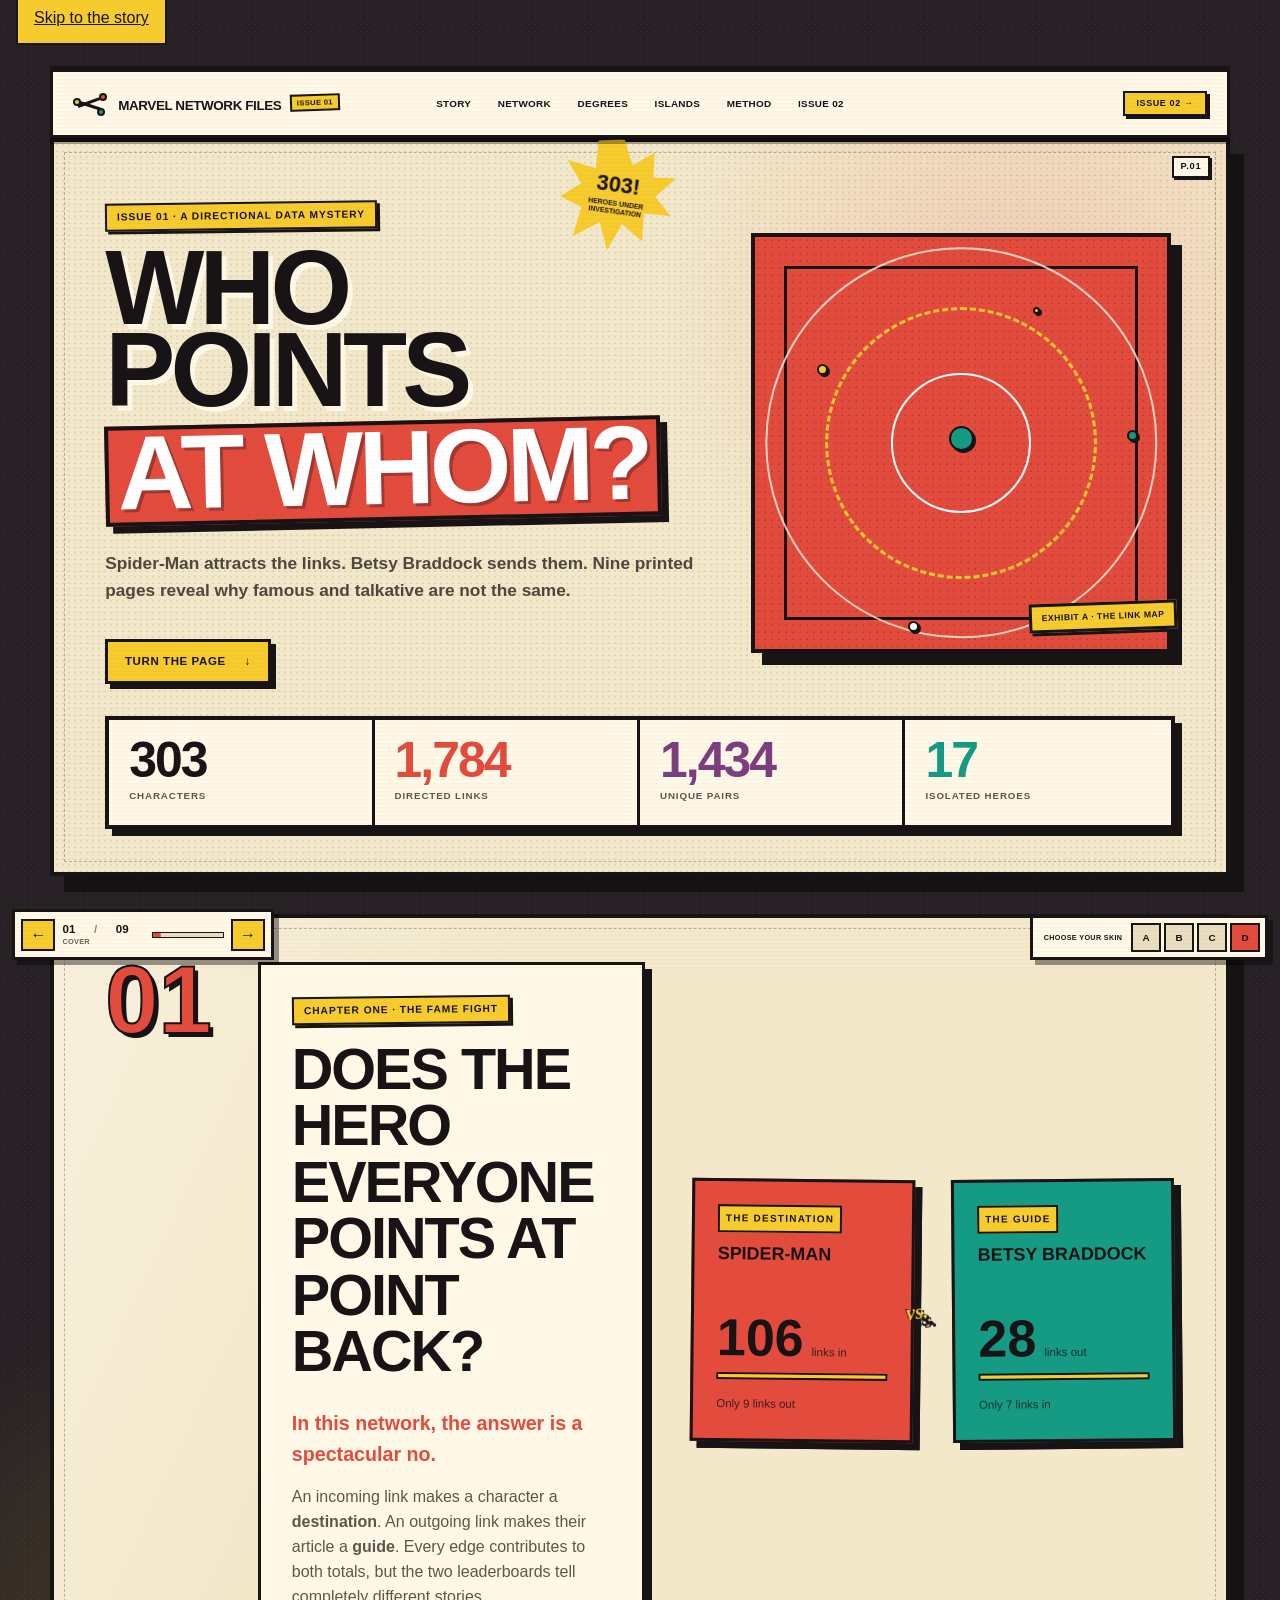
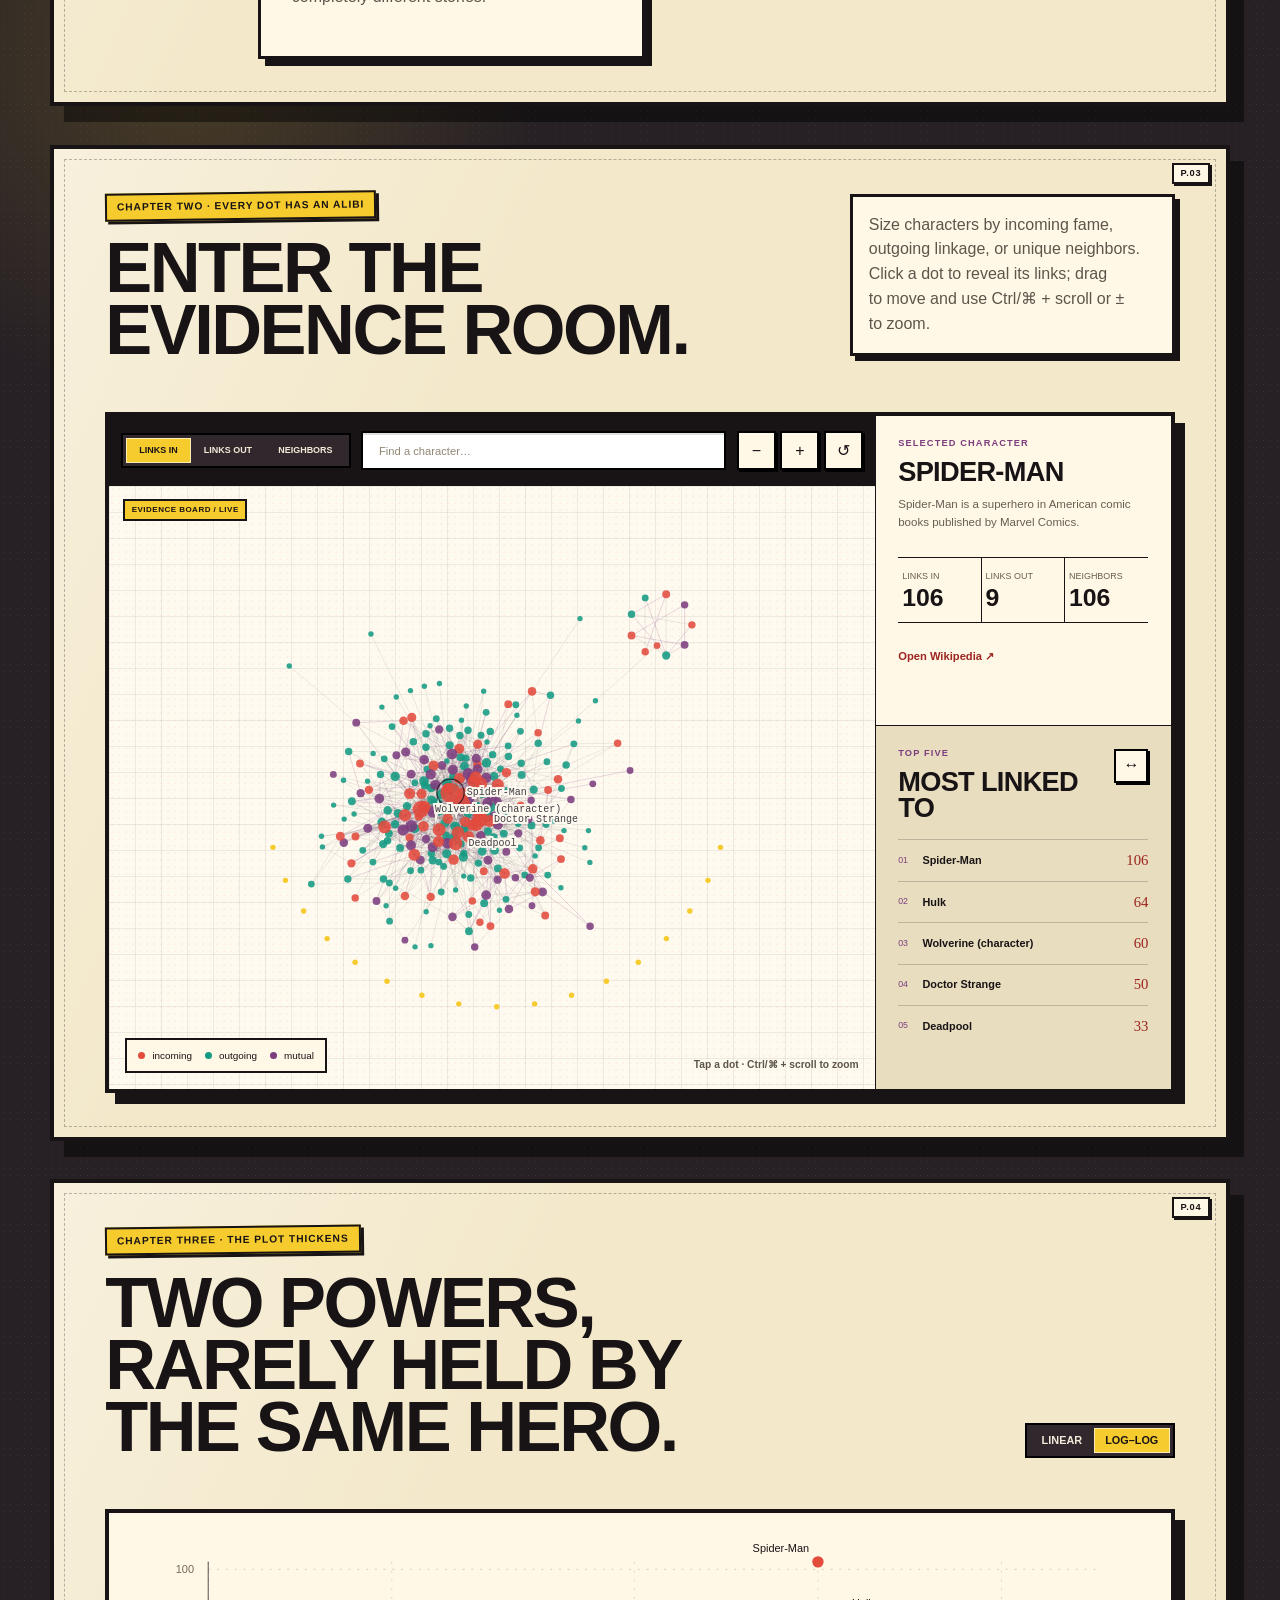
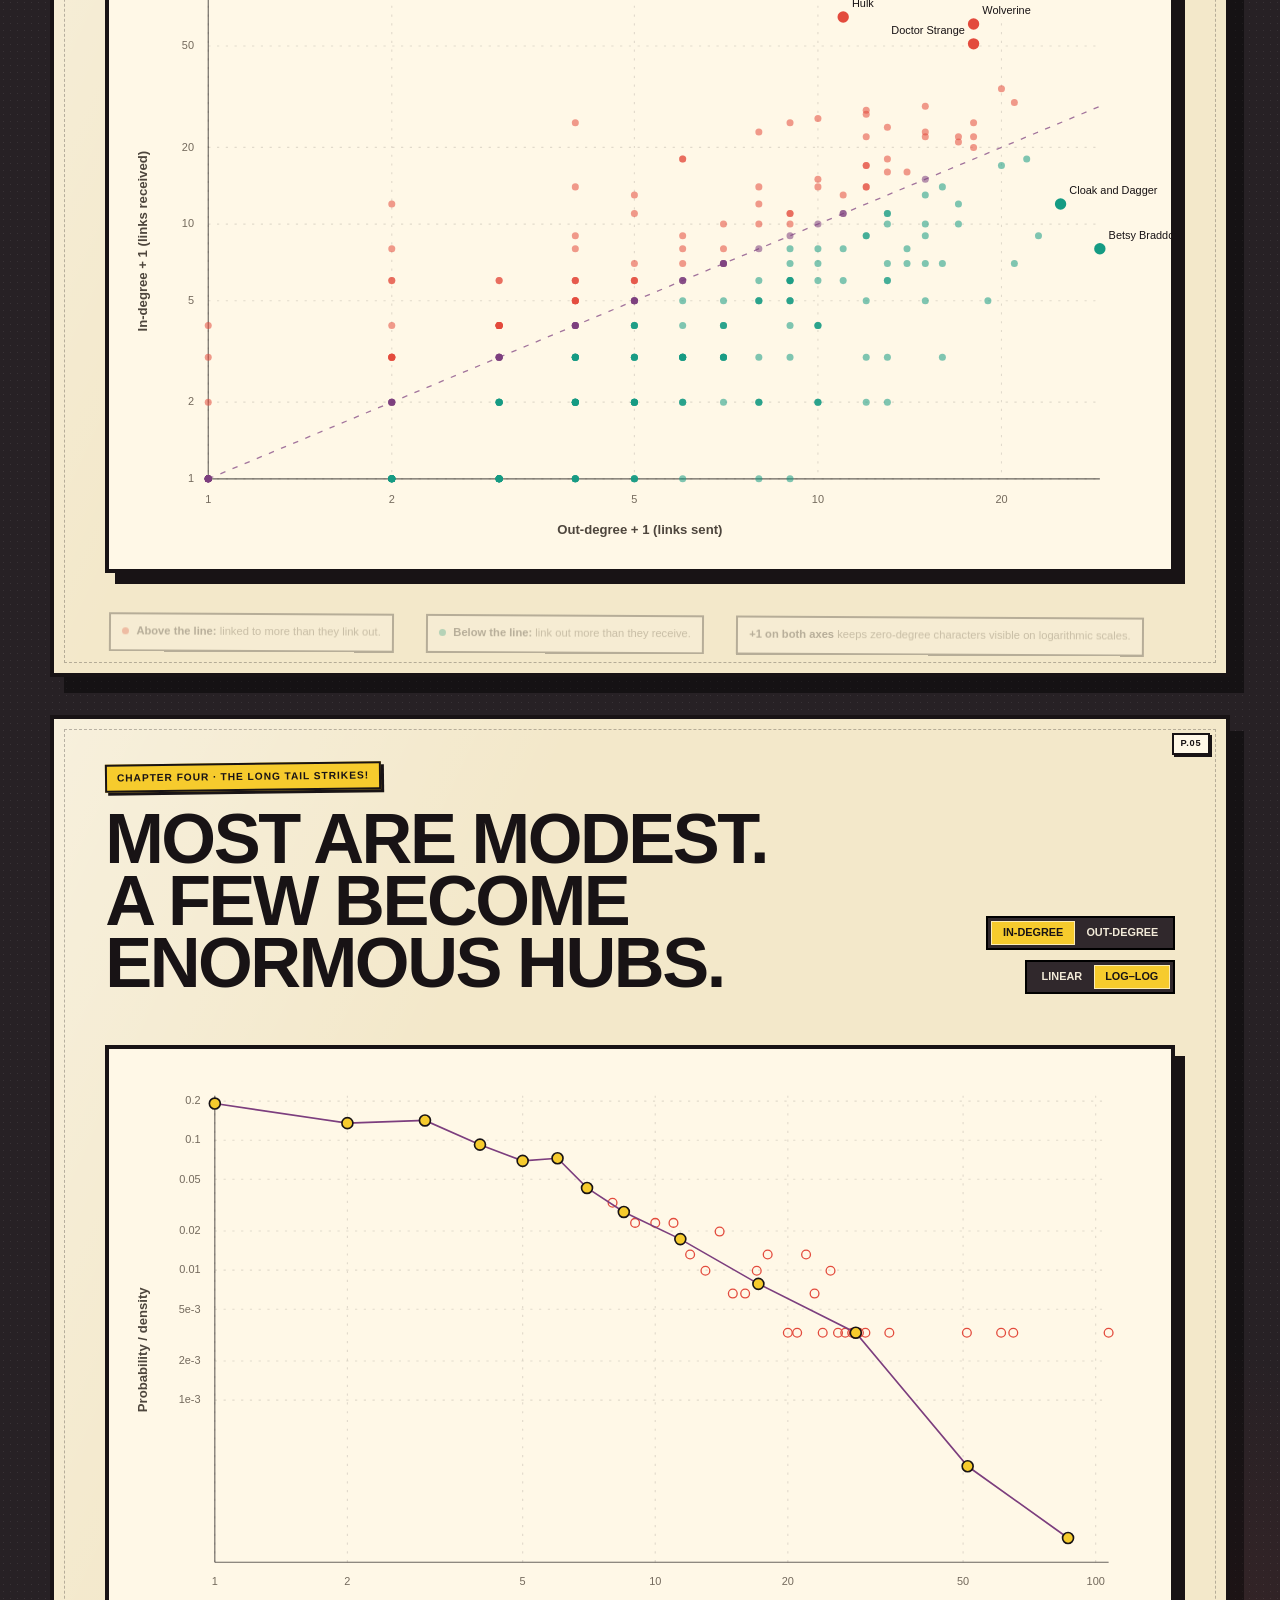
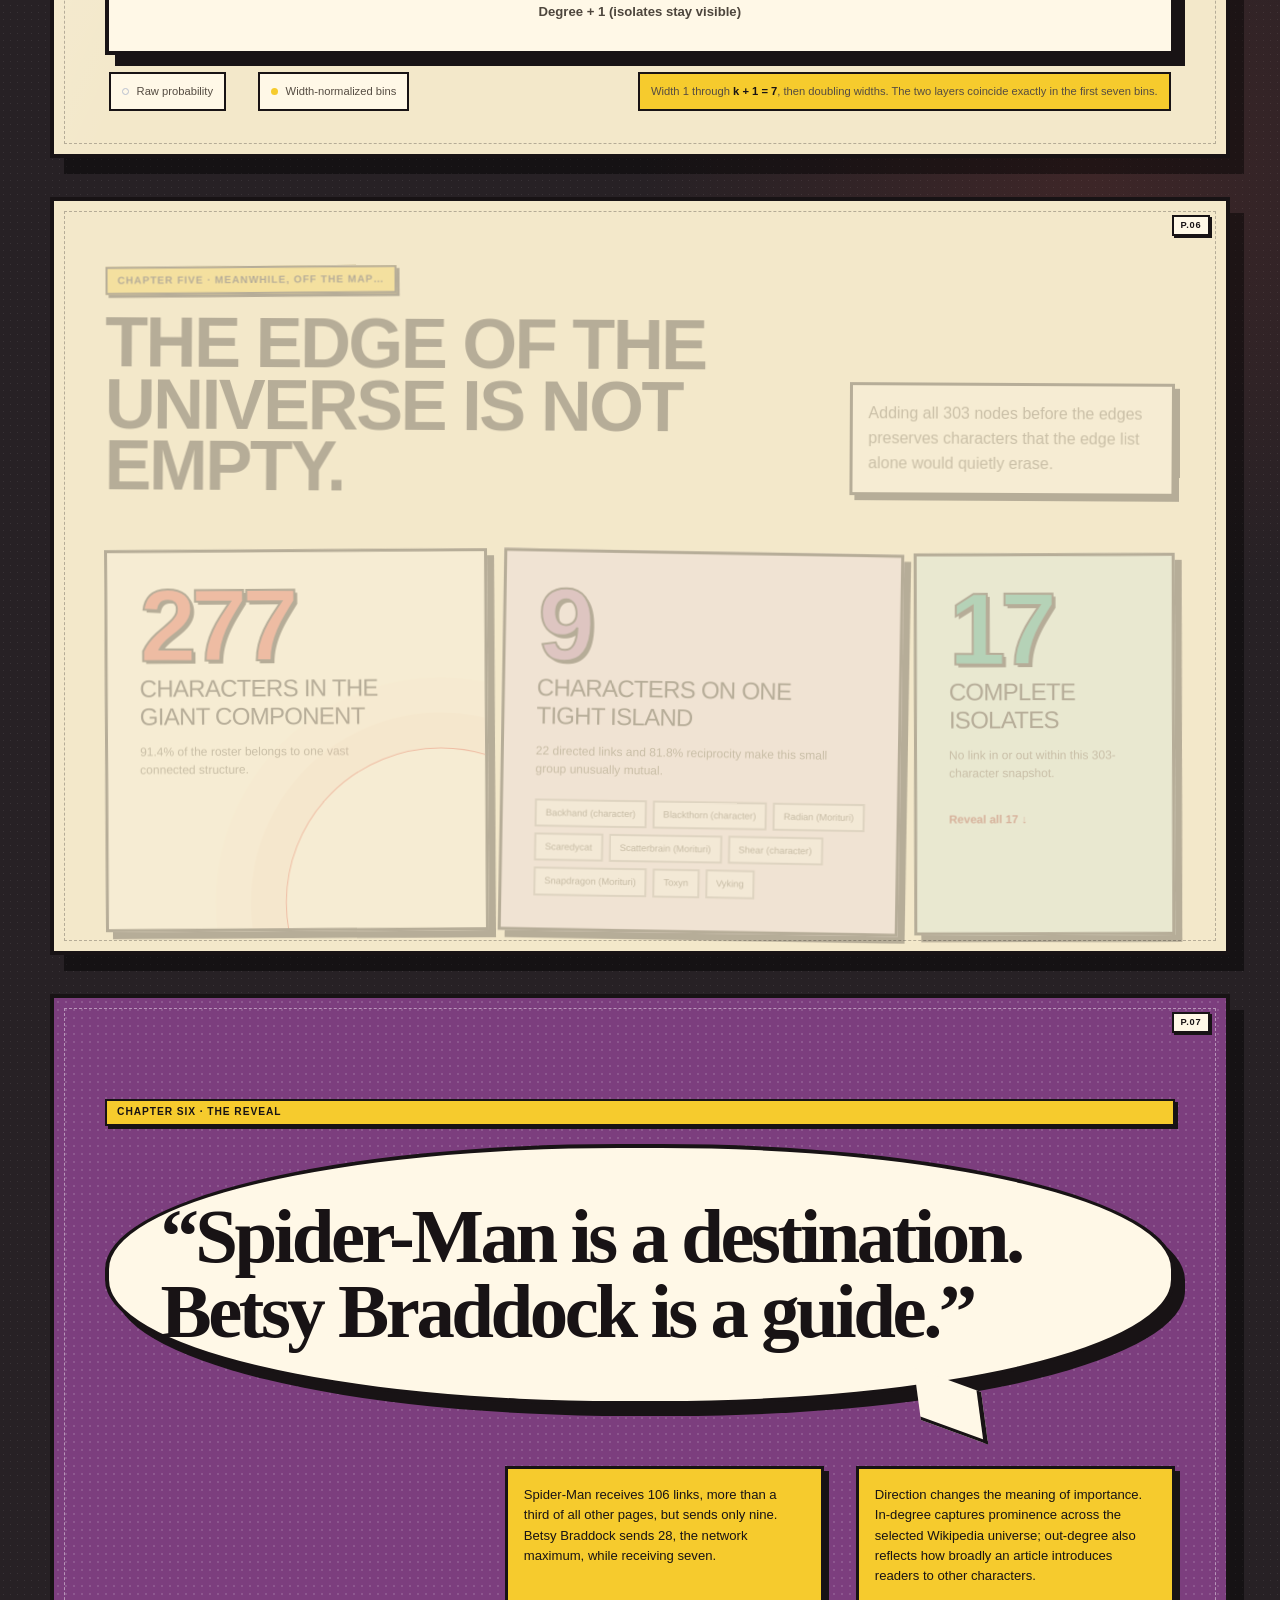
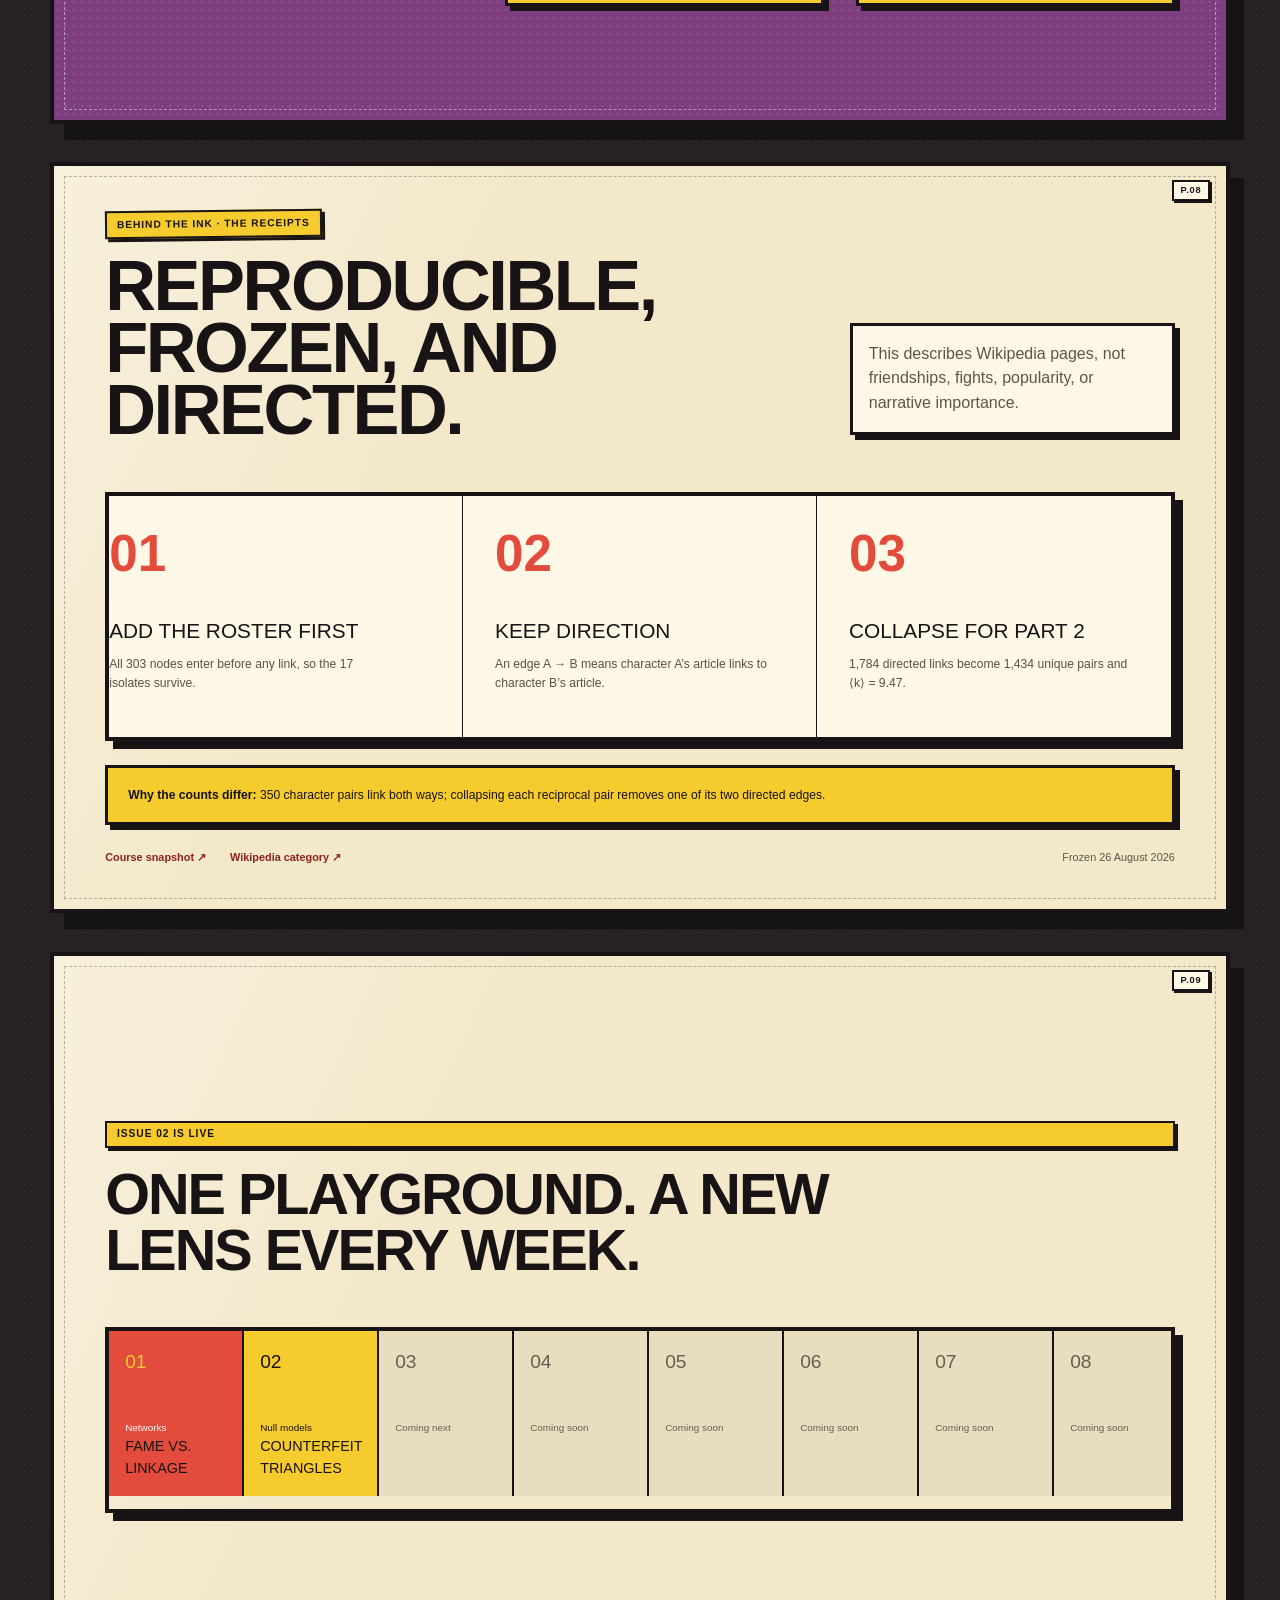
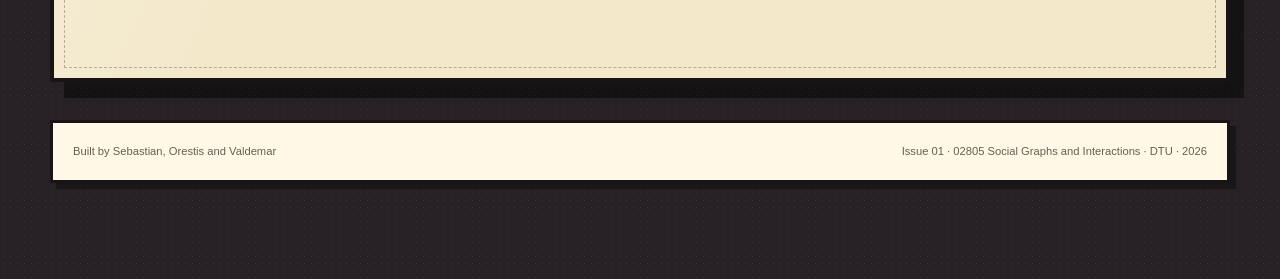
==== commit 1810e438: "Add Week 2 null model investigation" ====
--- a/index.html
+++ b/index.html
@@ -28,9 +28,9 @@
         <span>Marvel Network Files <sup>Issue 01</sup></span>
       </a>
       <nav aria-label="Main navigation">
-        <a href="#story">Story</a><a href="#network">Network</a><a href="#degrees">Degrees</a><a href="#islands">Islands</a><a href="#method">Method</a>
+        <a href="#story">Story</a><a href="#network">Network</a><a href="#degrees">Degrees</a><a href="#islands">Islands</a><a href="#method">Method</a><a href="week2/">Issue 02</a>
       </nav>
-      <span class="week-chip">DTU · 2026</span>
+      <a class="week-chip next-issue" href="week2/" aria-label="Open Issue 02">Issue 02 →</a>
     </header>
 
     <div class="comic-banner" aria-hidden="true">
@@ -170,8 +170,8 @@
       </section>
 
       <section class="archive-section section-shell comic-page comic-page--back" aria-labelledby="archive-title" data-page-label="Next issue">
-        <p class="eyebrow">On the next issue…</p><h2 id="archive-title">One playground. A new lens every week.</h2>
-        <div class="week-track" aria-label="Course post progress"><article class="week-card current"><span>01</span><p>Networks</p><strong>Fame vs. linkage</strong></article><article class="week-card"><span>02</span><p>Coming next</p></article><article class="week-card"><span>03</span><p>Coming soon</p></article><article class="week-card"><span>04</span><p>Coming soon</p></article><article class="week-card"><span>05</span><p>Coming soon</p></article><article class="week-card"><span>06</span><p>Coming soon</p></article><article class="week-card"><span>07</span><p>Coming soon</p></article><article class="week-card"><span>08</span><p>Coming soon</p></article></div>
+        <p class="eyebrow">Issue 02 is live</p><h2 id="archive-title">One playground. A new lens every week.</h2>
+        <div class="week-track" aria-label="Course post progress"><article class="week-card current"><span>01</span><p>Networks</p><strong>Fame vs. linkage</strong></article><a class="week-card released" href="week2/"><span>02</span><p>Null models</p><strong>Counterfeit triangles</strong></a><article class="week-card"><span>03</span><p>Coming next</p></article><article class="week-card"><span>04</span><p>Coming soon</p></article><article class="week-card"><span>05</span><p>Coming soon</p></article><article class="week-card"><span>06</span><p>Coming soon</p></article><article class="week-card"><span>07</span><p>Coming soon</p></article><article class="week-card"><span>08</span><p>Coming soon</p></article></div>
       </section>
     </main>
 
--- a/assets/comic.css
+++ b/assets/comic.css
@@ -531,9 +531,12 @@
 .comic-page--back { display: grid; align-content: center; }
 .week-track { gap: 0; border: 4px solid var(--ink); box-shadow: 8px 8px 0 var(--ink); }
 .week-card { border: 0; border-right: 2px solid var(--ink); border-radius: 0; background: var(--panel-2); color: #8b806f; }
+.week-card { text-decoration: none; }
 .week-card:last-child { border: 0; }
 .week-card.current { border: 0; border-right: 2px solid var(--ink); background: var(--cyan); color: #fff; }
 .week-card.current span { color: var(--yellow); }
+.week-card.released { background: var(--yellow); color: var(--ink); }
+.week-card.released:hover { background: var(--coral); transform: translateY(-3px); }
 .week-card span,.week-card strong { font-family: Impact,sans-serif; text-transform: uppercase; }
 
 footer {
@@ -700,4 +703,8 @@
 
 @media (max-width: 610px) {
   body.comic-edition::before { display: none; }
-}
+  .week-chip.next-issue { width: auto; height: 40px; padding: .45rem .65rem; border-radius: 0; background: var(--yellow); font-size: .75rem; text-decoration: none; }
+}
+
+.week-chip.next-issue { background: var(--yellow); color: var(--ink); text-decoration: none; }
+.week-chip.next-issue:hover { background: var(--coral); }
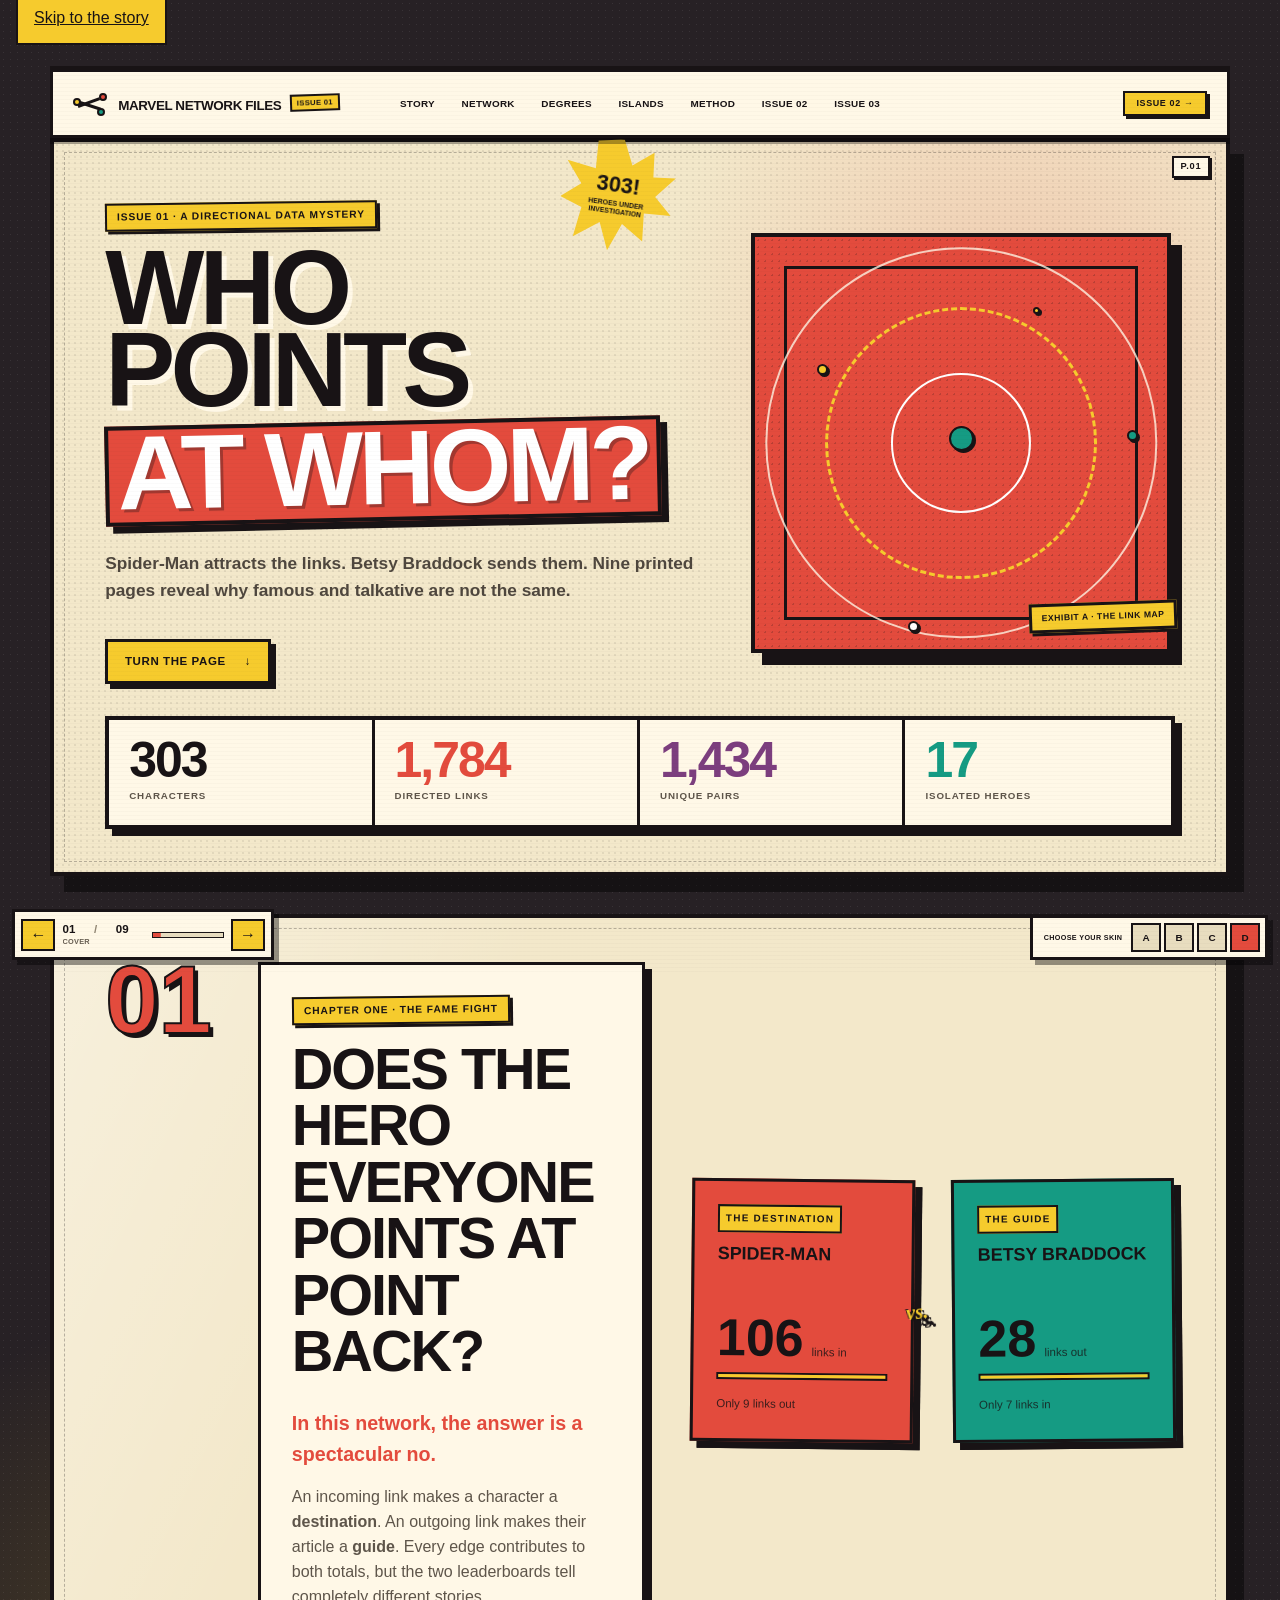
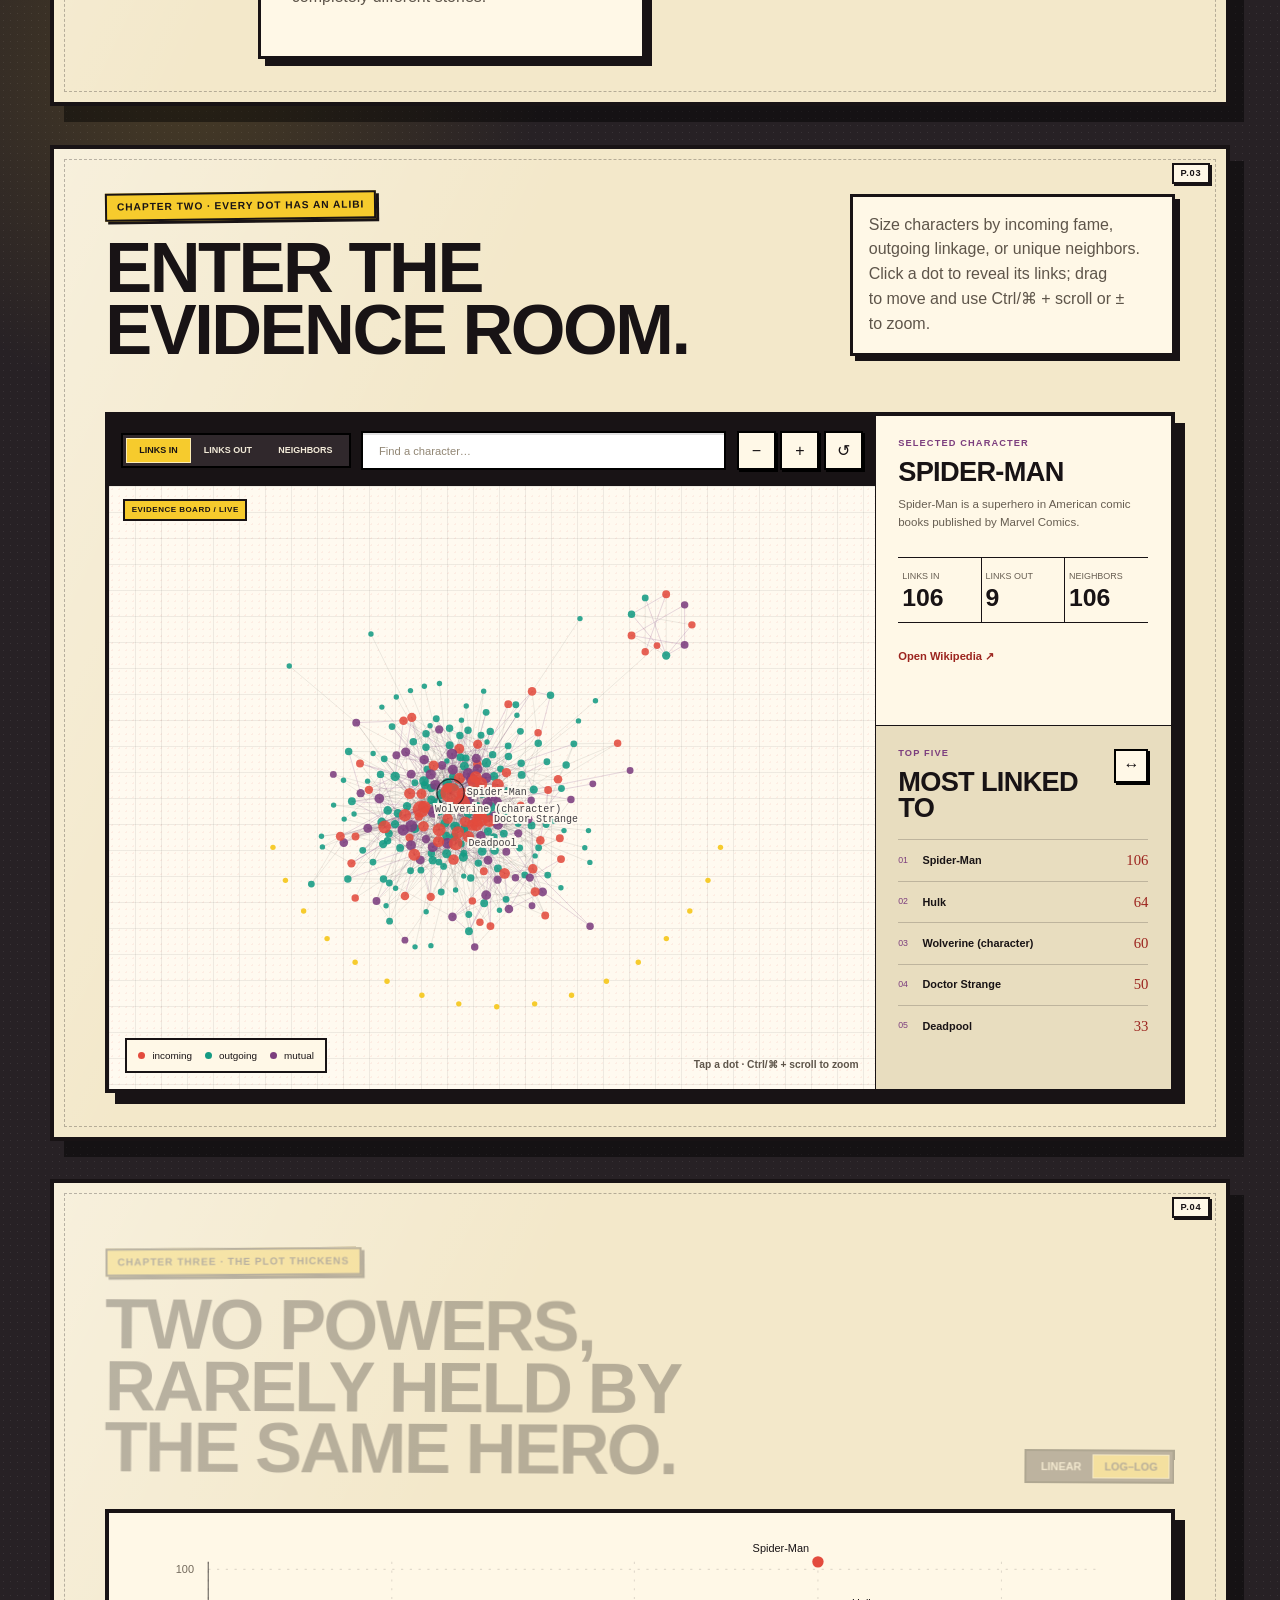
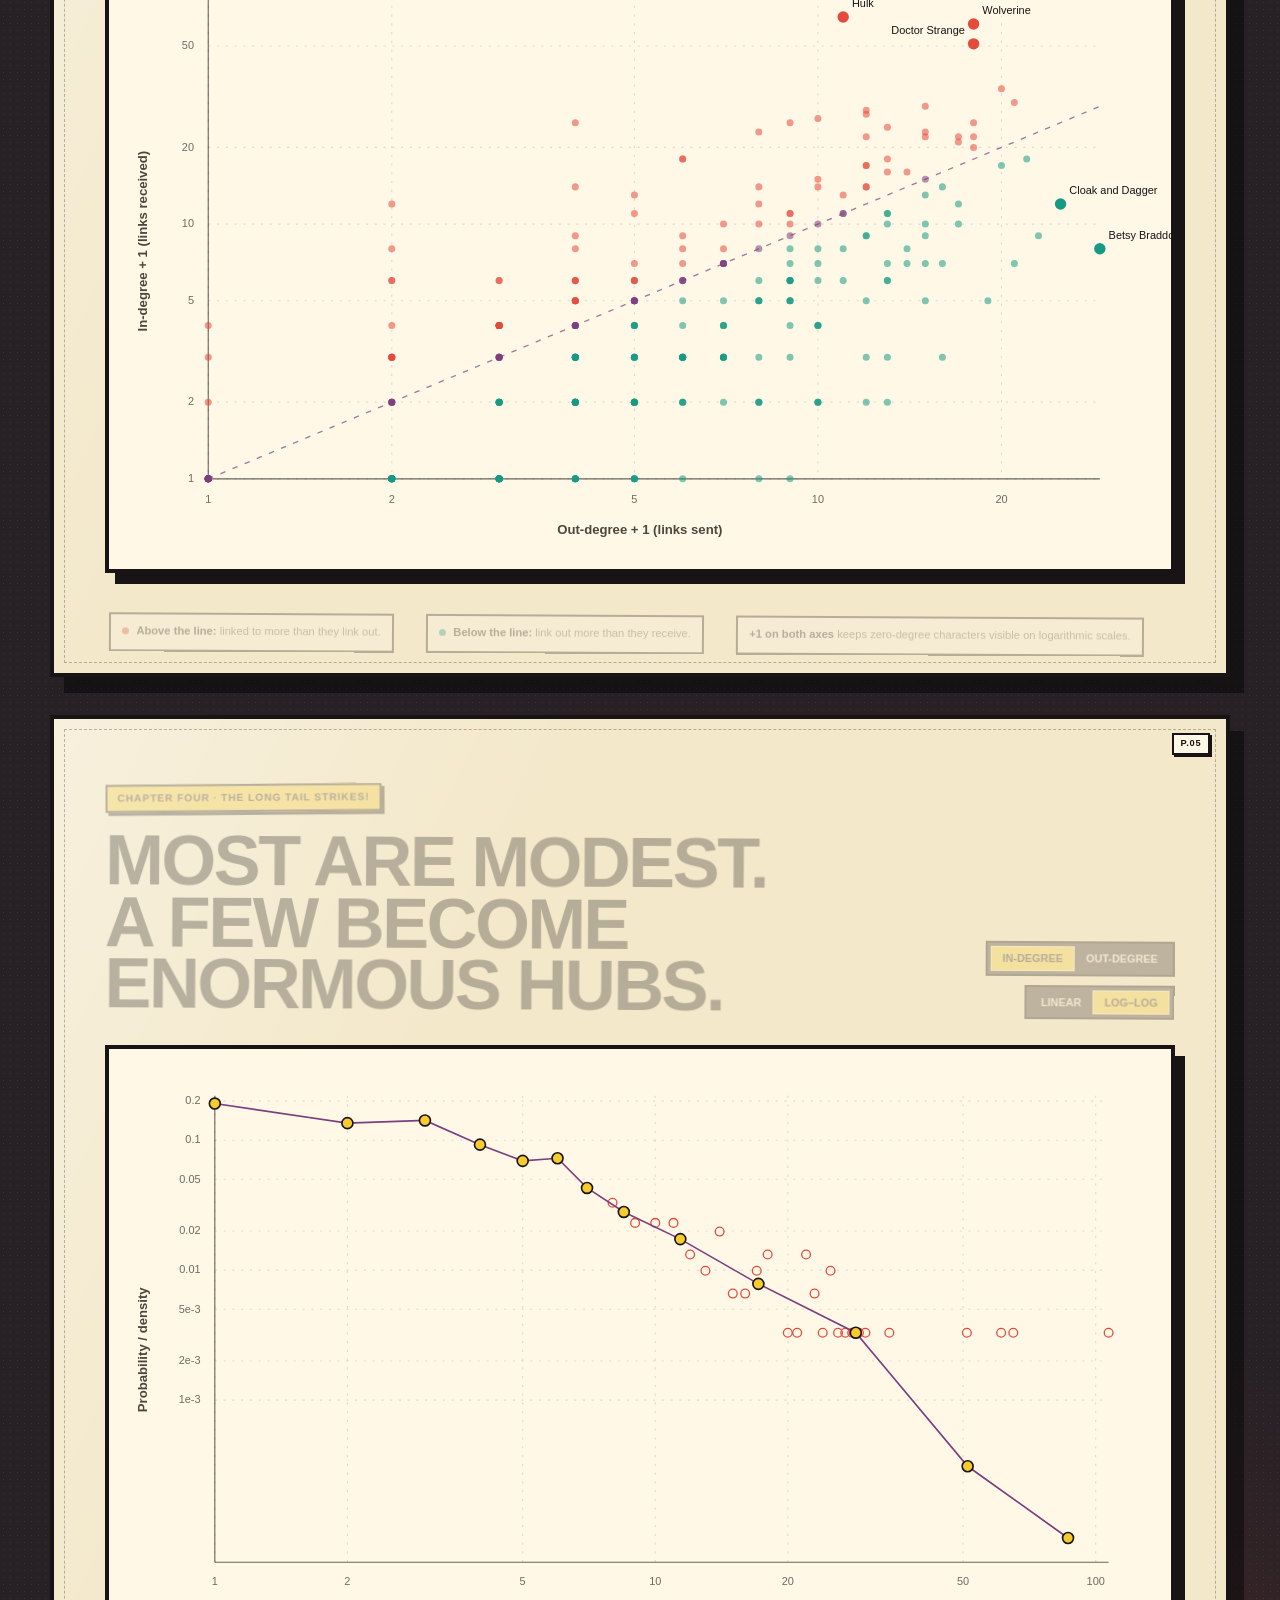
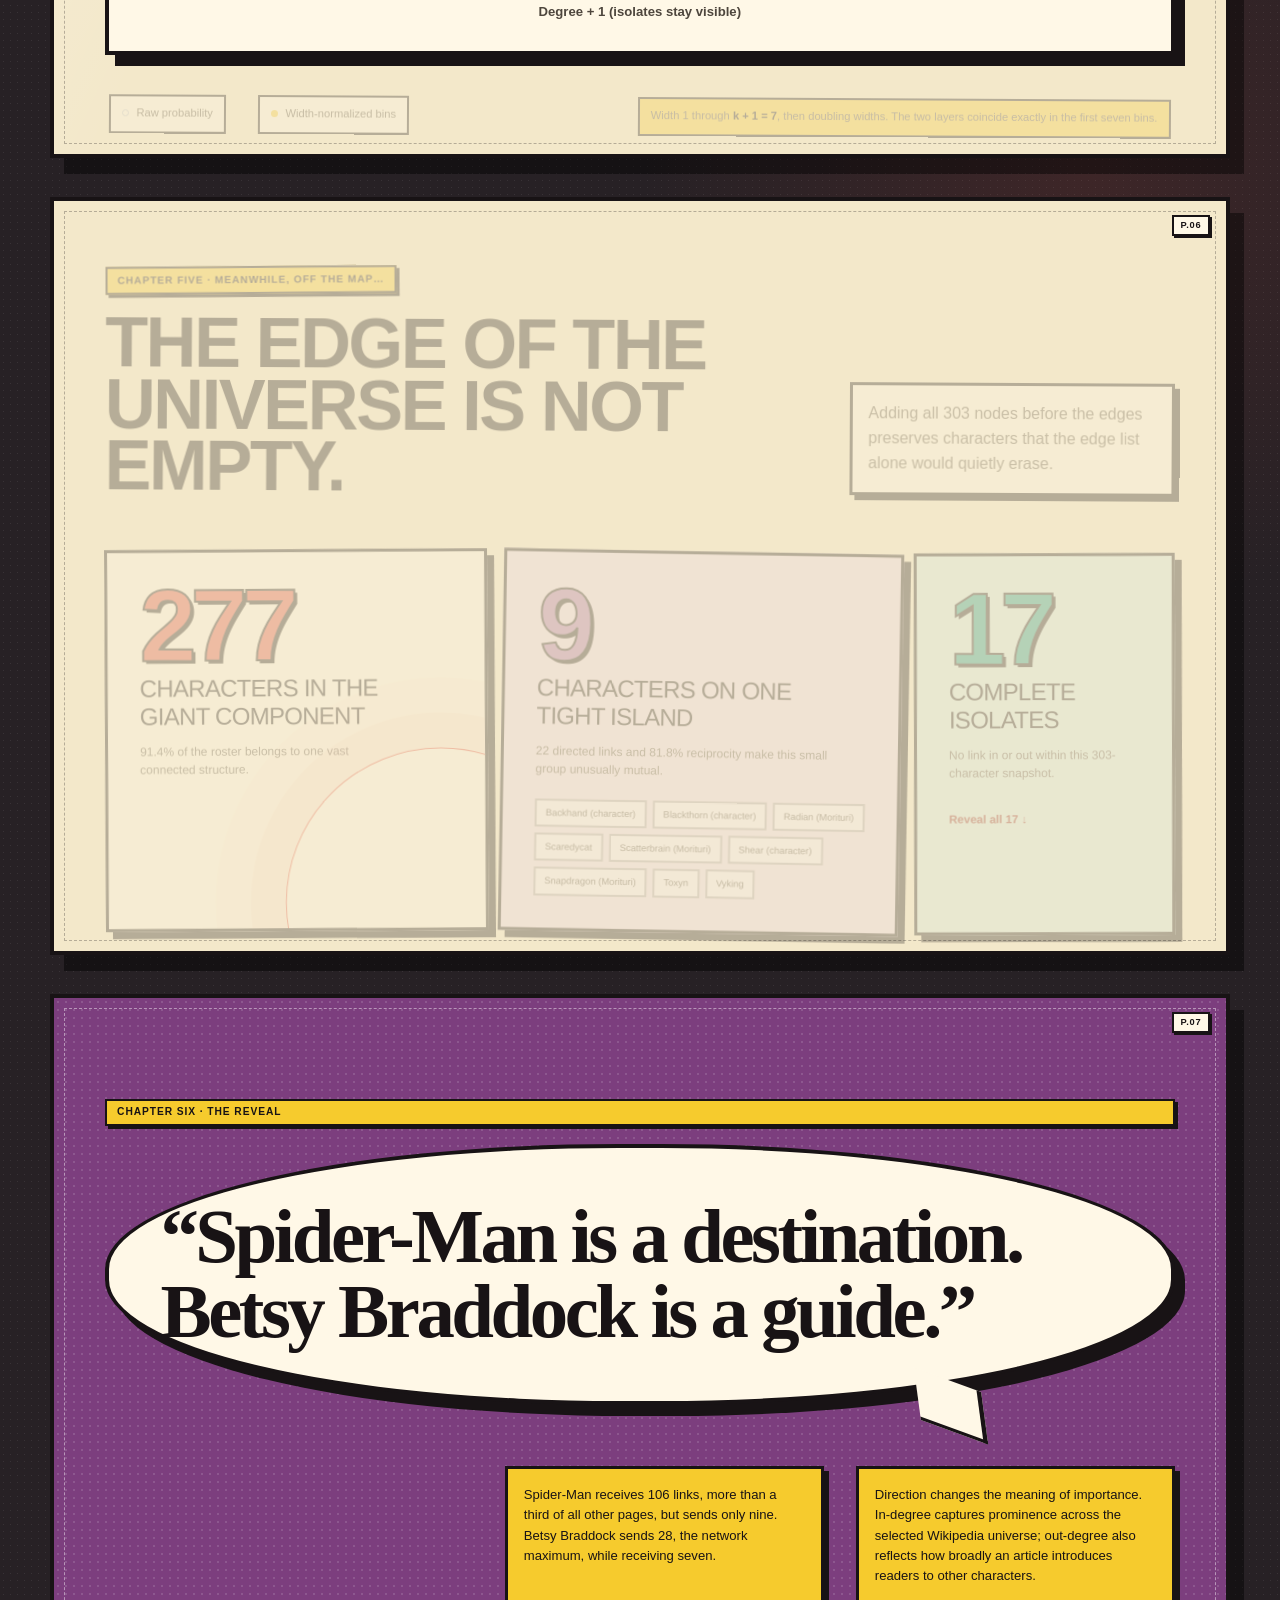
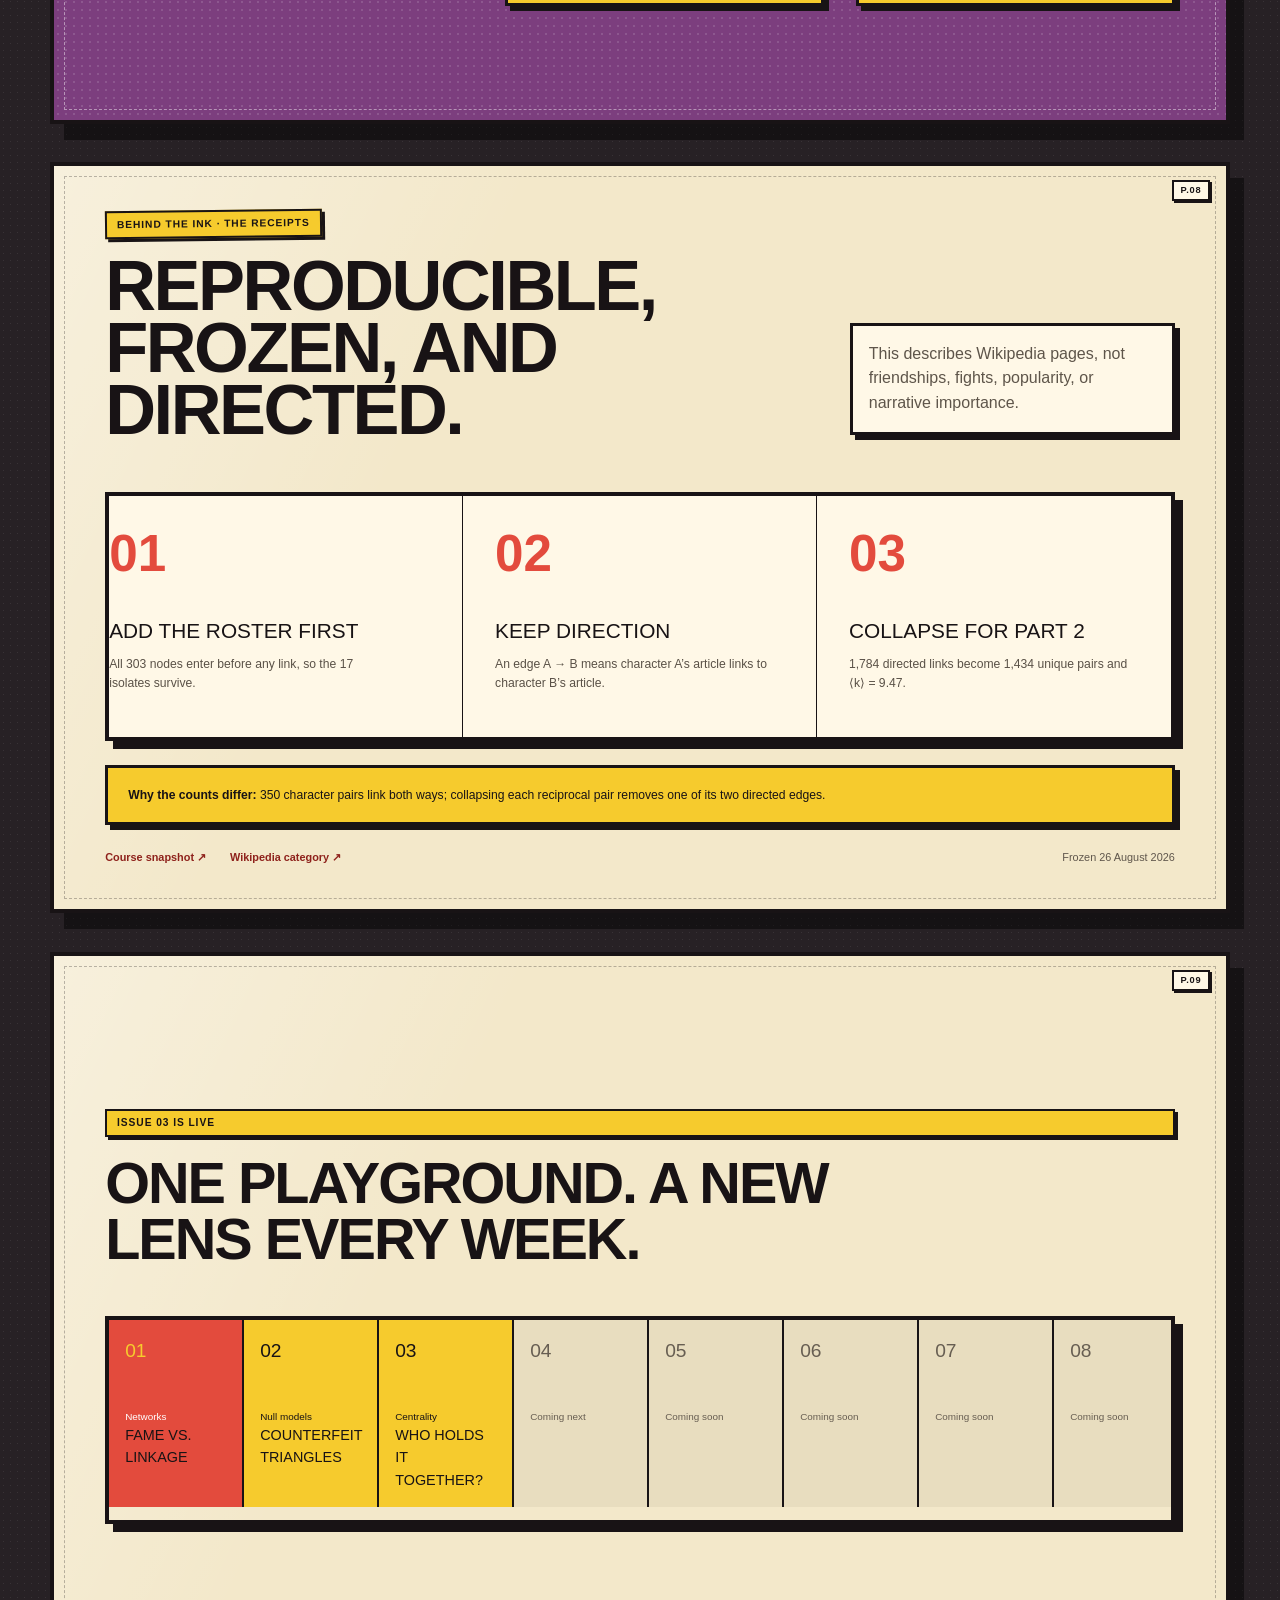
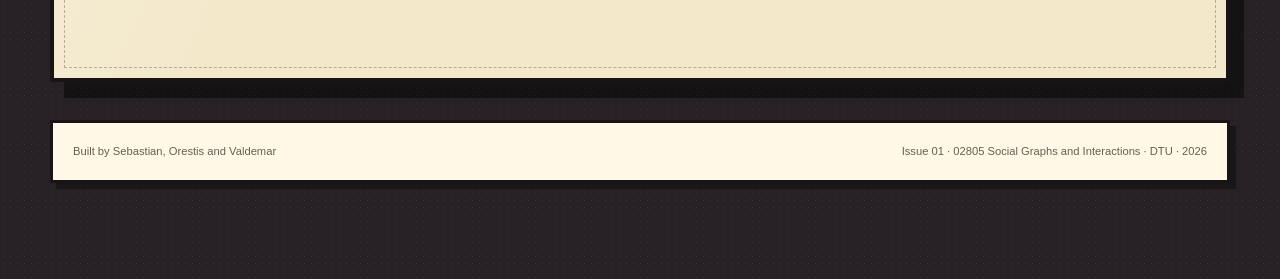
==== commit 26dc3c99: "Add Week 3 centrality investigation" ====
--- a/index.html
+++ b/index.html
@@ -28,7 +28,7 @@
         <span>Marvel Network Files <sup>Issue 01</sup></span>
       </a>
       <nav aria-label="Main navigation">
-        <a href="#story">Story</a><a href="#network">Network</a><a href="#degrees">Degrees</a><a href="#islands">Islands</a><a href="#method">Method</a><a href="week2/">Issue 02</a>
+        <a href="#story">Story</a><a href="#network">Network</a><a href="#degrees">Degrees</a><a href="#islands">Islands</a><a href="#method">Method</a><a href="week2/">Issue 02</a><a href="week3/">Issue 03</a>
       </nav>
       <a class="week-chip next-issue" href="week2/" aria-label="Open Issue 02">Issue 02 →</a>
     </header>
@@ -170,8 +170,8 @@
       </section>
 
       <section class="archive-section section-shell comic-page comic-page--back" aria-labelledby="archive-title" data-page-label="Next issue">
-        <p class="eyebrow">Issue 02 is live</p><h2 id="archive-title">One playground. A new lens every week.</h2>
-        <div class="week-track" aria-label="Course post progress"><article class="week-card current"><span>01</span><p>Networks</p><strong>Fame vs. linkage</strong></article><a class="week-card released" href="week2/"><span>02</span><p>Null models</p><strong>Counterfeit triangles</strong></a><article class="week-card"><span>03</span><p>Coming next</p></article><article class="week-card"><span>04</span><p>Coming soon</p></article><article class="week-card"><span>05</span><p>Coming soon</p></article><article class="week-card"><span>06</span><p>Coming soon</p></article><article class="week-card"><span>07</span><p>Coming soon</p></article><article class="week-card"><span>08</span><p>Coming soon</p></article></div>
+        <p class="eyebrow">Issue 03 is live</p><h2 id="archive-title">One playground. A new lens every week.</h2>
+        <div class="week-track" aria-label="Course post progress"><article class="week-card current"><span>01</span><p>Networks</p><strong>Fame vs. linkage</strong></article><a class="week-card released" href="week2/"><span>02</span><p>Null models</p><strong>Counterfeit triangles</strong></a><a class="week-card released" href="week3/"><span>03</span><p>Centrality</p><strong>Who holds it together?</strong></a><article class="week-card"><span>04</span><p>Coming next</p></article><article class="week-card"><span>05</span><p>Coming soon</p></article><article class="week-card"><span>06</span><p>Coming soon</p></article><article class="week-card"><span>07</span><p>Coming soon</p></article><article class="week-card"><span>08</span><p>Coming soon</p></article></div>
       </section>
     </main>
 
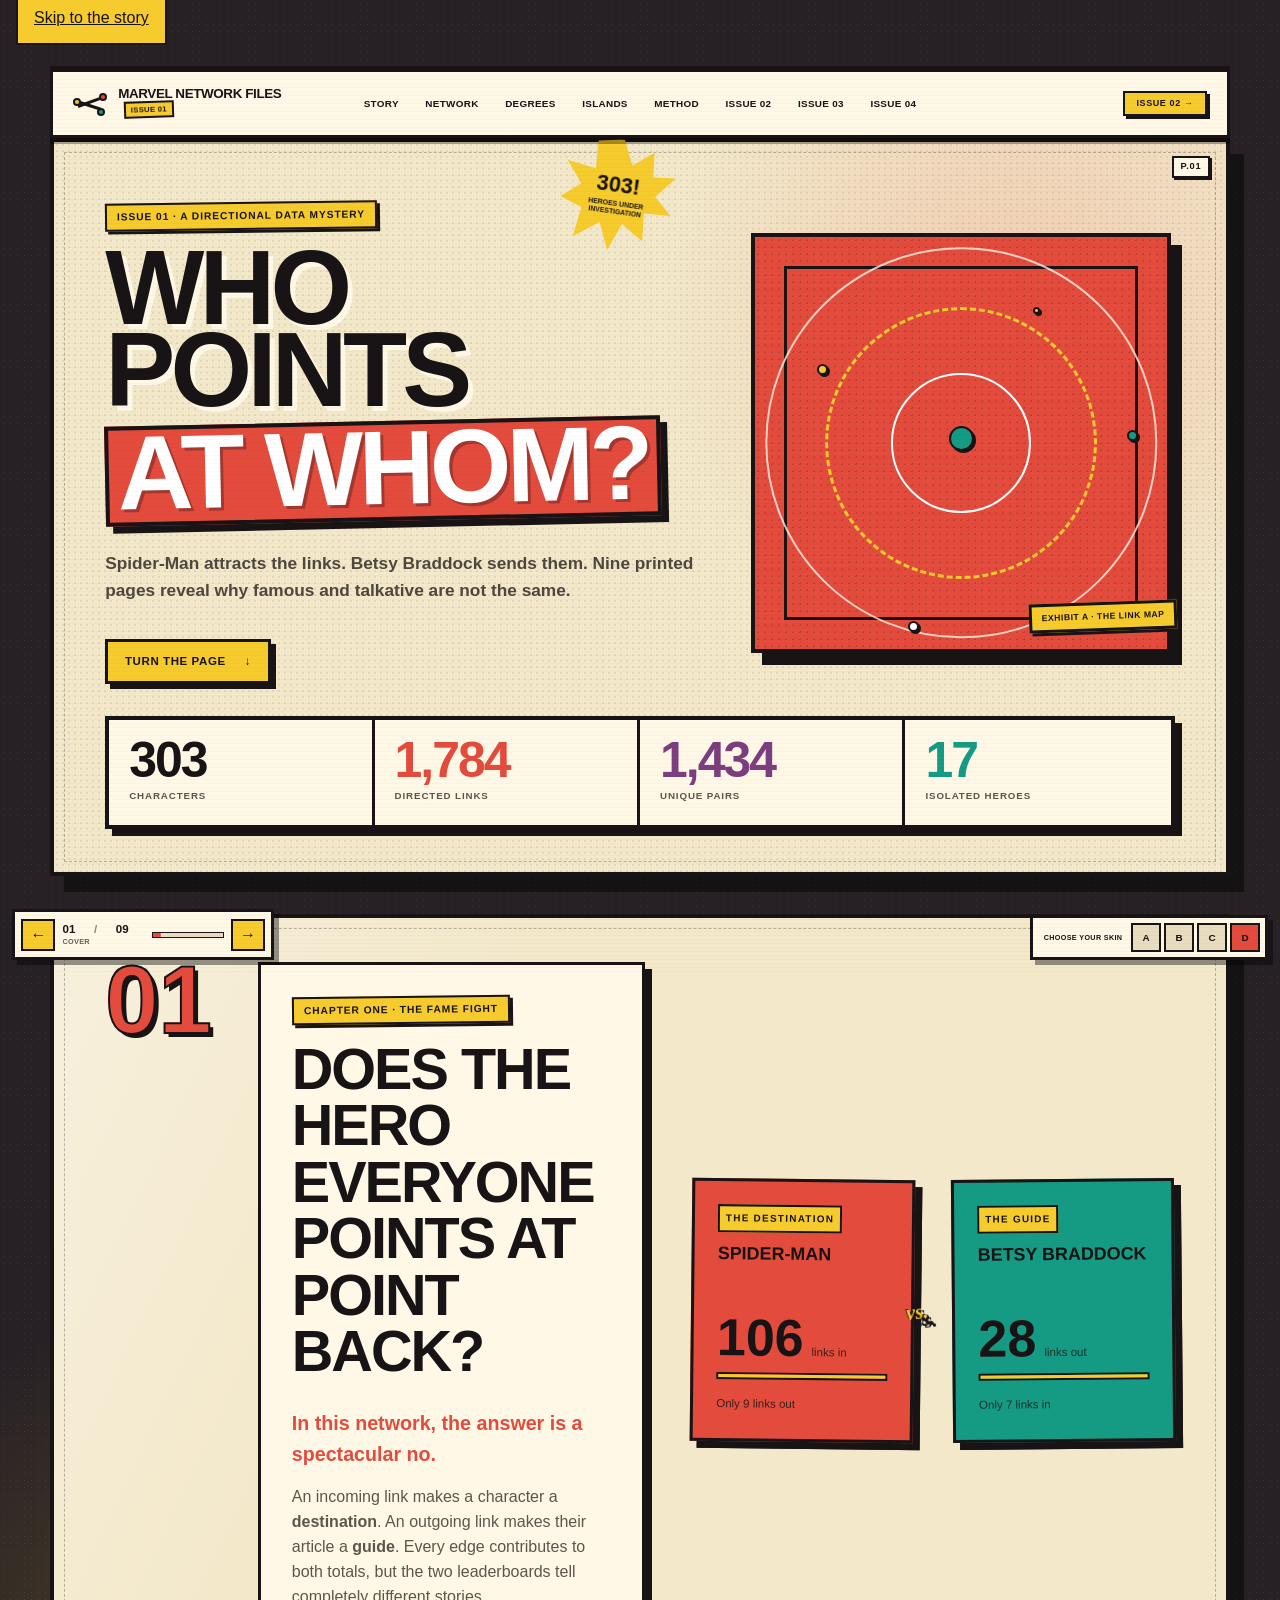
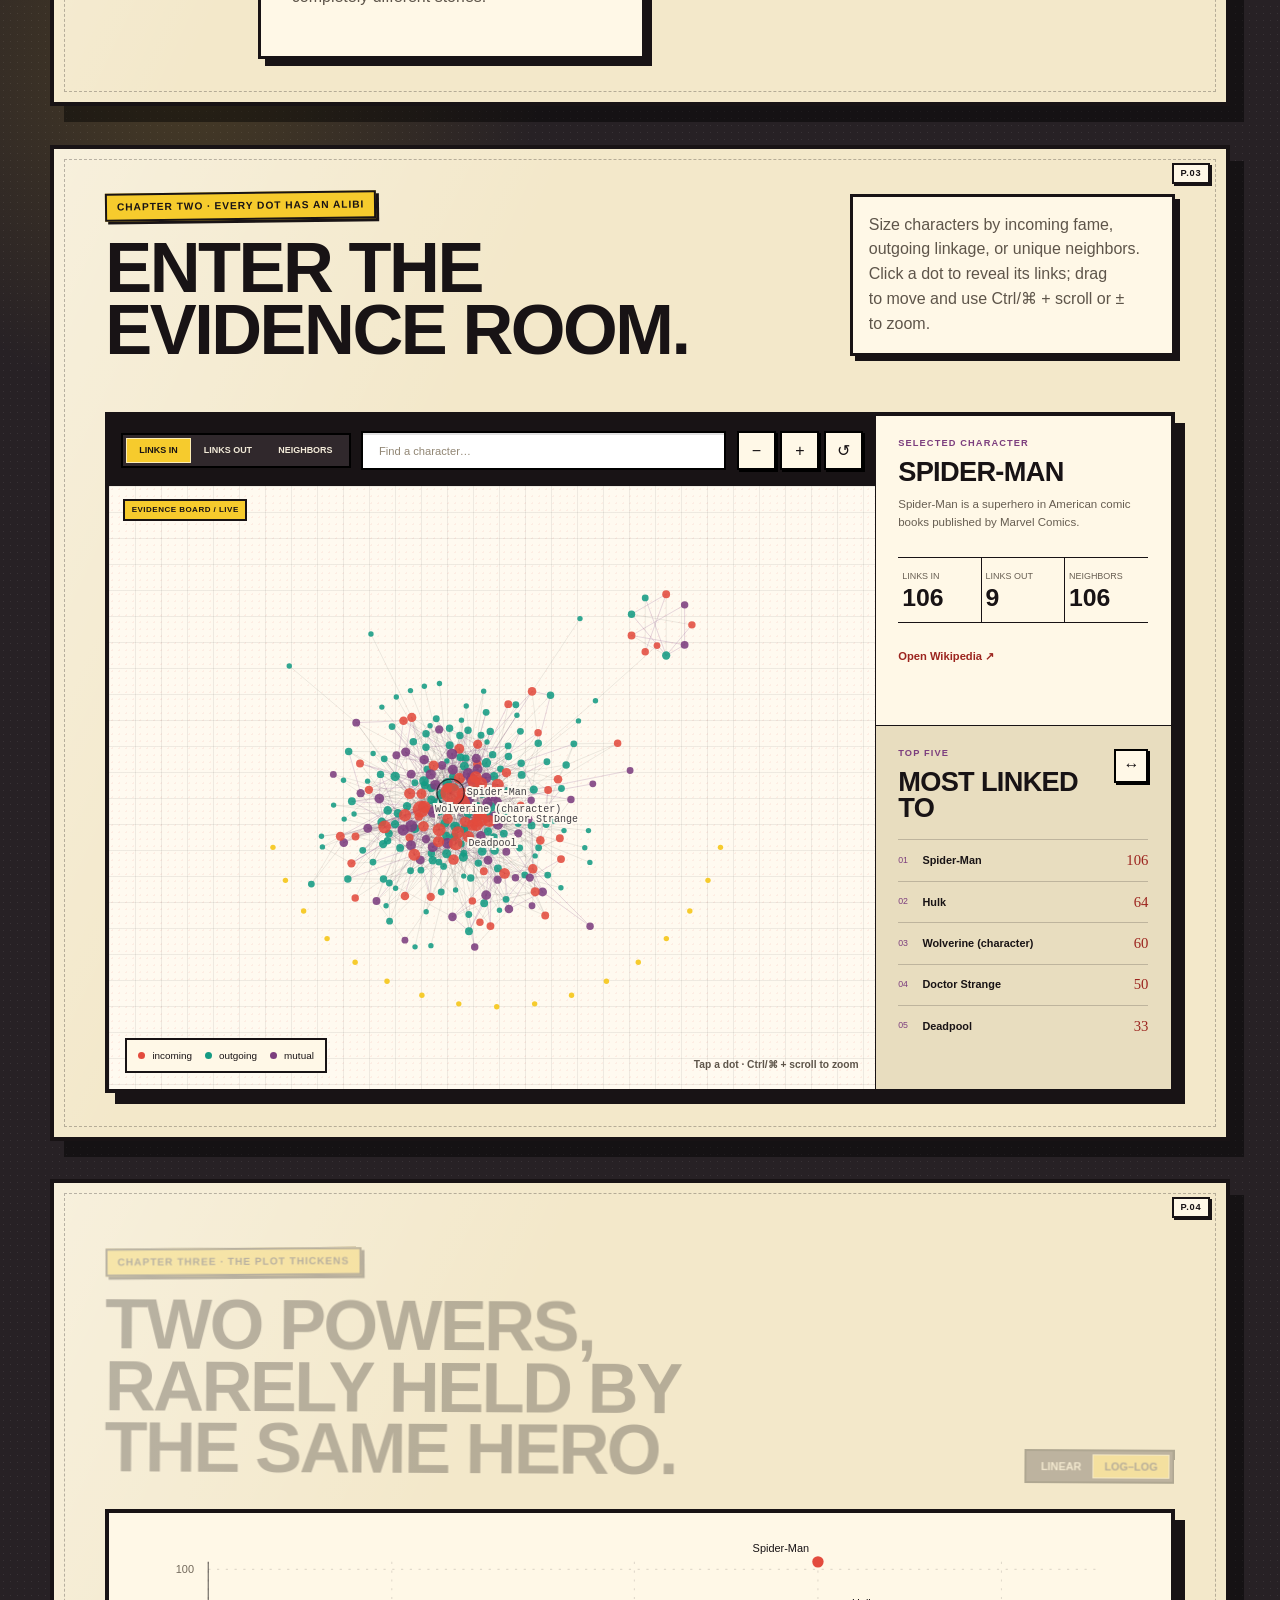
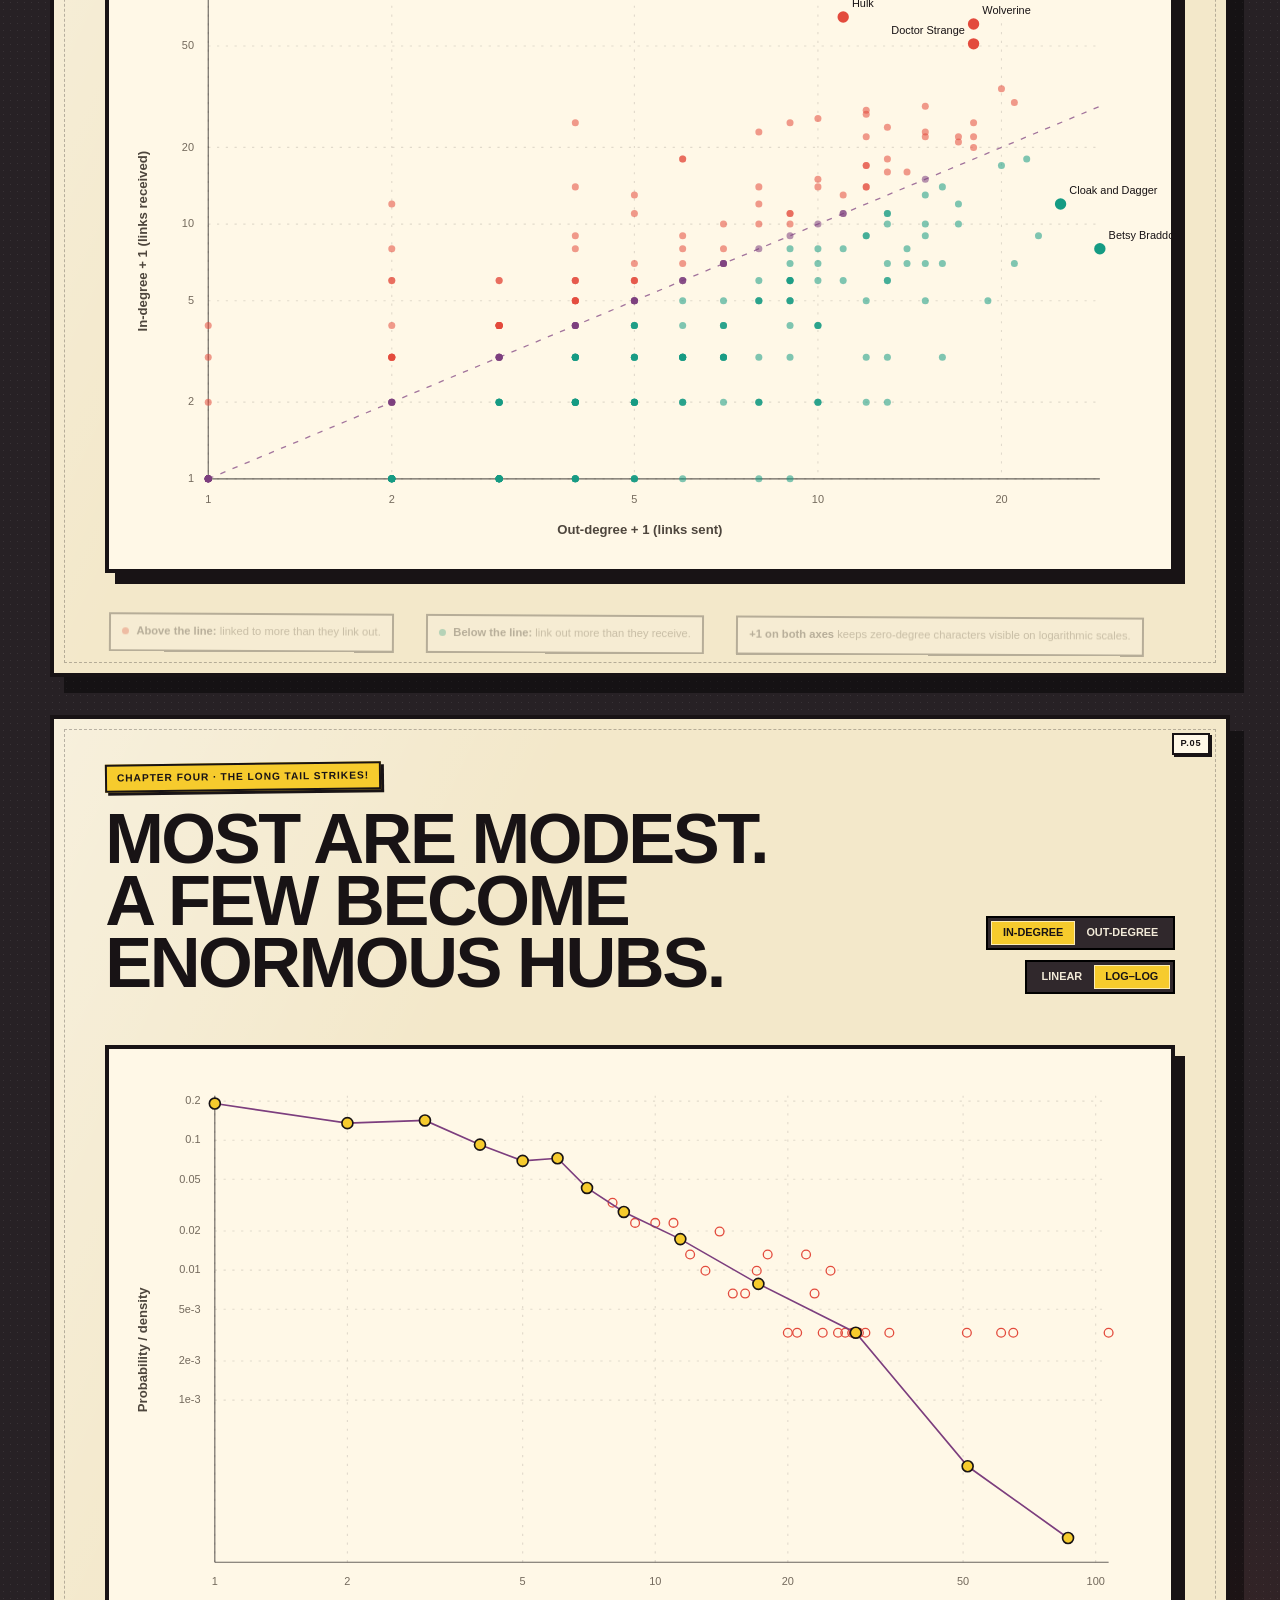
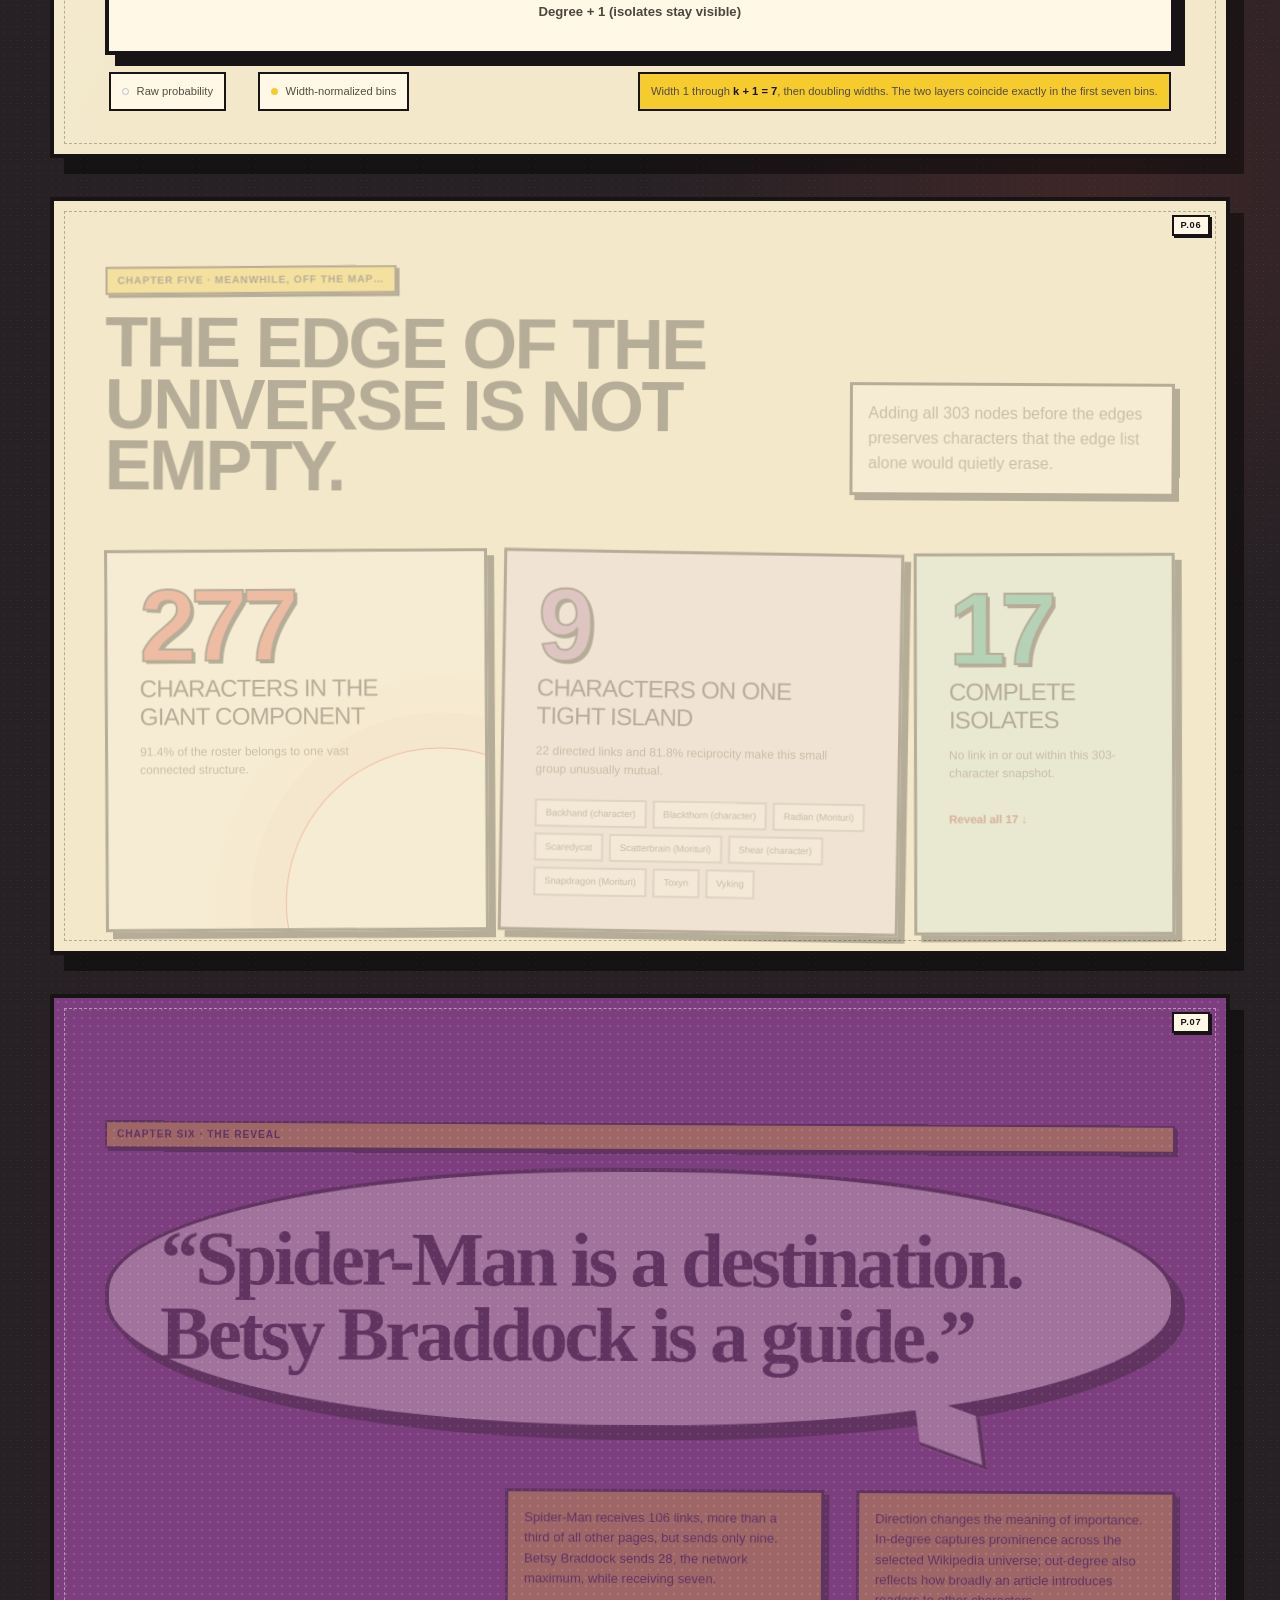
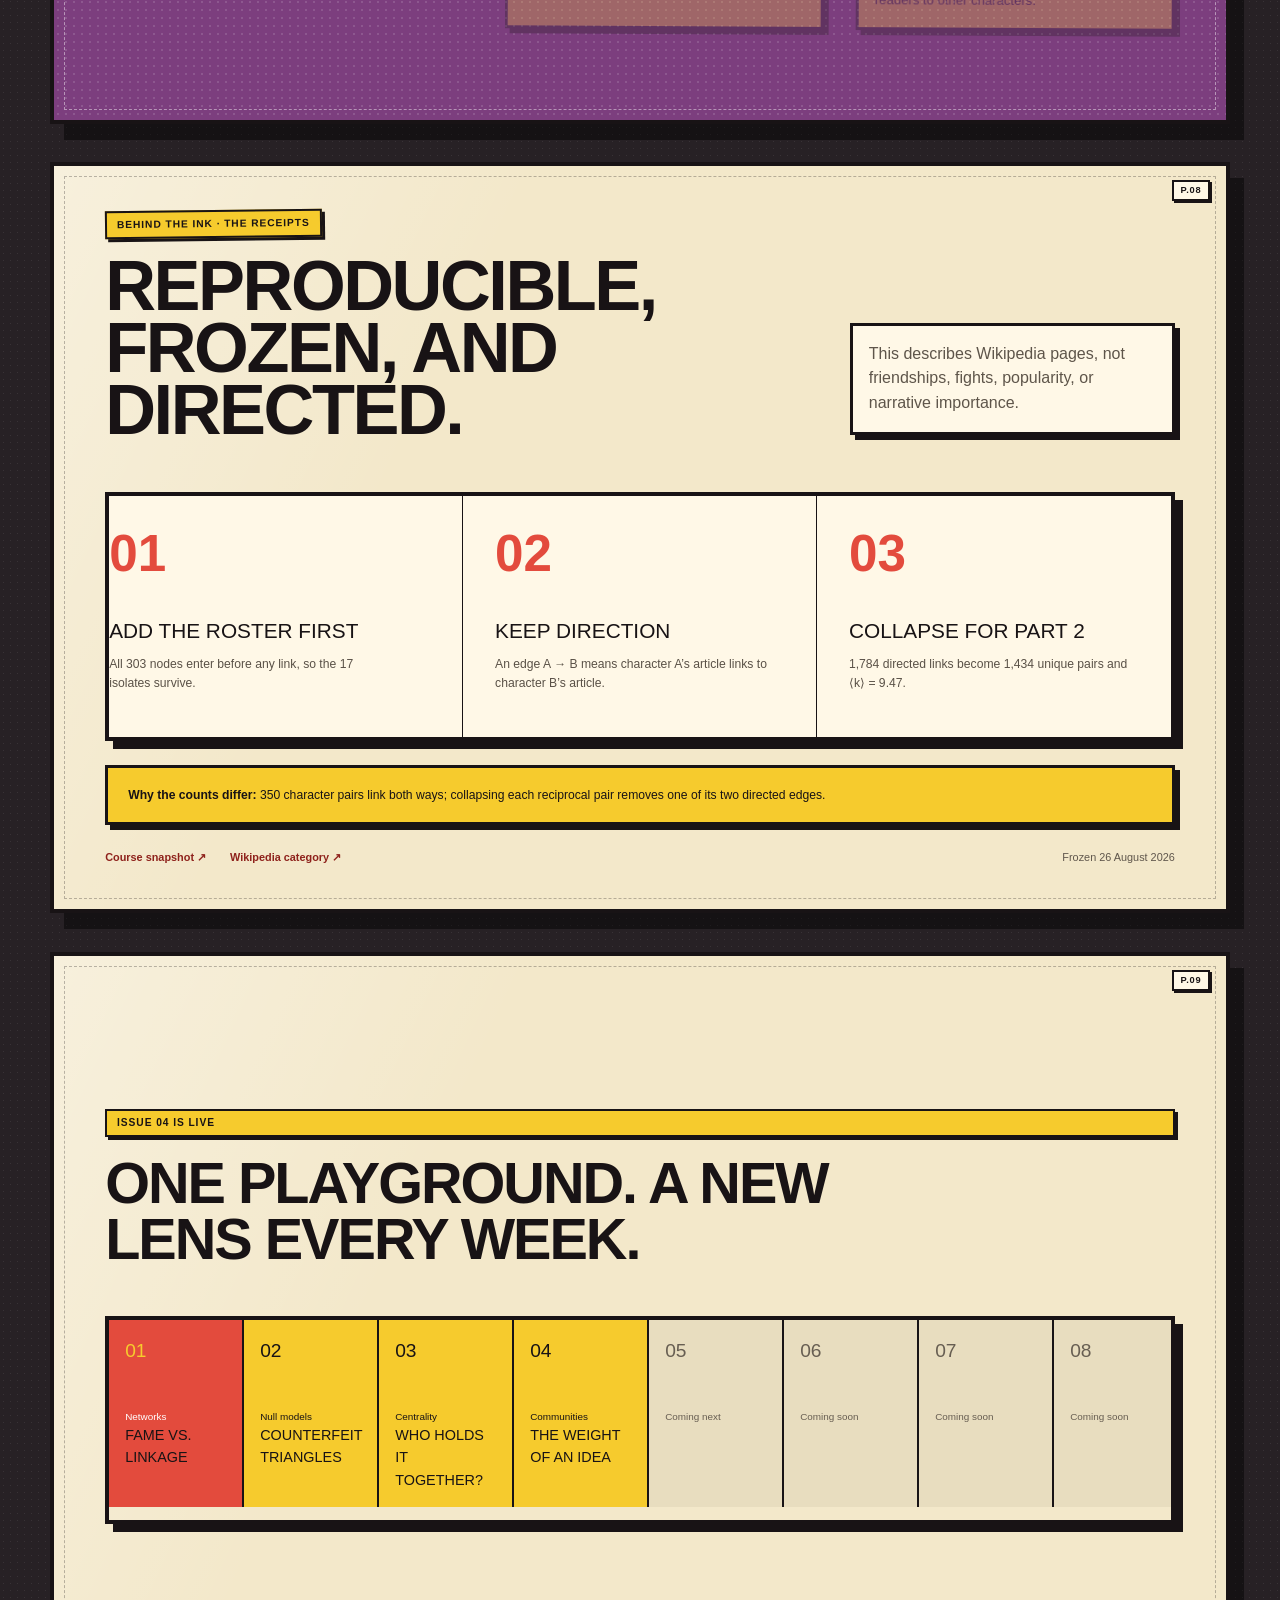
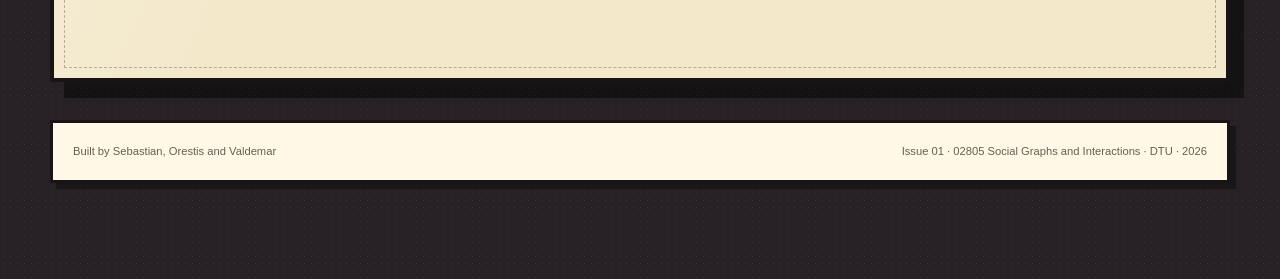
==== commit aebfbb35: "Add Week 4 philosophy community atlas" ====
--- a/index.html
+++ b/index.html
@@ -28,7 +28,7 @@
         <span>Marvel Network Files <sup>Issue 01</sup></span>
       </a>
       <nav aria-label="Main navigation">
-        <a href="#story">Story</a><a href="#network">Network</a><a href="#degrees">Degrees</a><a href="#islands">Islands</a><a href="#method">Method</a><a href="week2/">Issue 02</a><a href="week3/">Issue 03</a>
+        <a href="#story">Story</a><a href="#network">Network</a><a href="#degrees">Degrees</a><a href="#islands">Islands</a><a href="#method">Method</a><a href="week2/">Issue 02</a><a href="week3/">Issue 03</a><a href="week4/">Issue 04</a>
       </nav>
       <a class="week-chip next-issue" href="week2/" aria-label="Open Issue 02">Issue 02 →</a>
     </header>
@@ -170,8 +170,8 @@
       </section>
 
       <section class="archive-section section-shell comic-page comic-page--back" aria-labelledby="archive-title" data-page-label="Next issue">
-        <p class="eyebrow">Issue 03 is live</p><h2 id="archive-title">One playground. A new lens every week.</h2>
-        <div class="week-track" aria-label="Course post progress"><article class="week-card current"><span>01</span><p>Networks</p><strong>Fame vs. linkage</strong></article><a class="week-card released" href="week2/"><span>02</span><p>Null models</p><strong>Counterfeit triangles</strong></a><a class="week-card released" href="week3/"><span>03</span><p>Centrality</p><strong>Who holds it together?</strong></a><article class="week-card"><span>04</span><p>Coming next</p></article><article class="week-card"><span>05</span><p>Coming soon</p></article><article class="week-card"><span>06</span><p>Coming soon</p></article><article class="week-card"><span>07</span><p>Coming soon</p></article><article class="week-card"><span>08</span><p>Coming soon</p></article></div>
+        <p class="eyebrow">Issue 04 is live</p><h2 id="archive-title">One playground. A new lens every week.</h2>
+        <div class="week-track" aria-label="Course post progress"><article class="week-card current"><span>01</span><p>Networks</p><strong>Fame vs. linkage</strong></article><a class="week-card released" href="week2/"><span>02</span><p>Null models</p><strong>Counterfeit triangles</strong></a><a class="week-card released" href="week3/"><span>03</span><p>Centrality</p><strong>Who holds it together?</strong></a><a class="week-card released" href="week4/"><span>04</span><p>Communities</p><strong>The weight of an idea</strong></a><article class="week-card"><span>05</span><p>Coming next</p></article><article class="week-card"><span>06</span><p>Coming soon</p></article><article class="week-card"><span>07</span><p>Coming soon</p></article><article class="week-card"><span>08</span><p>Coming soon</p></article></div>
       </section>
     </main>
 
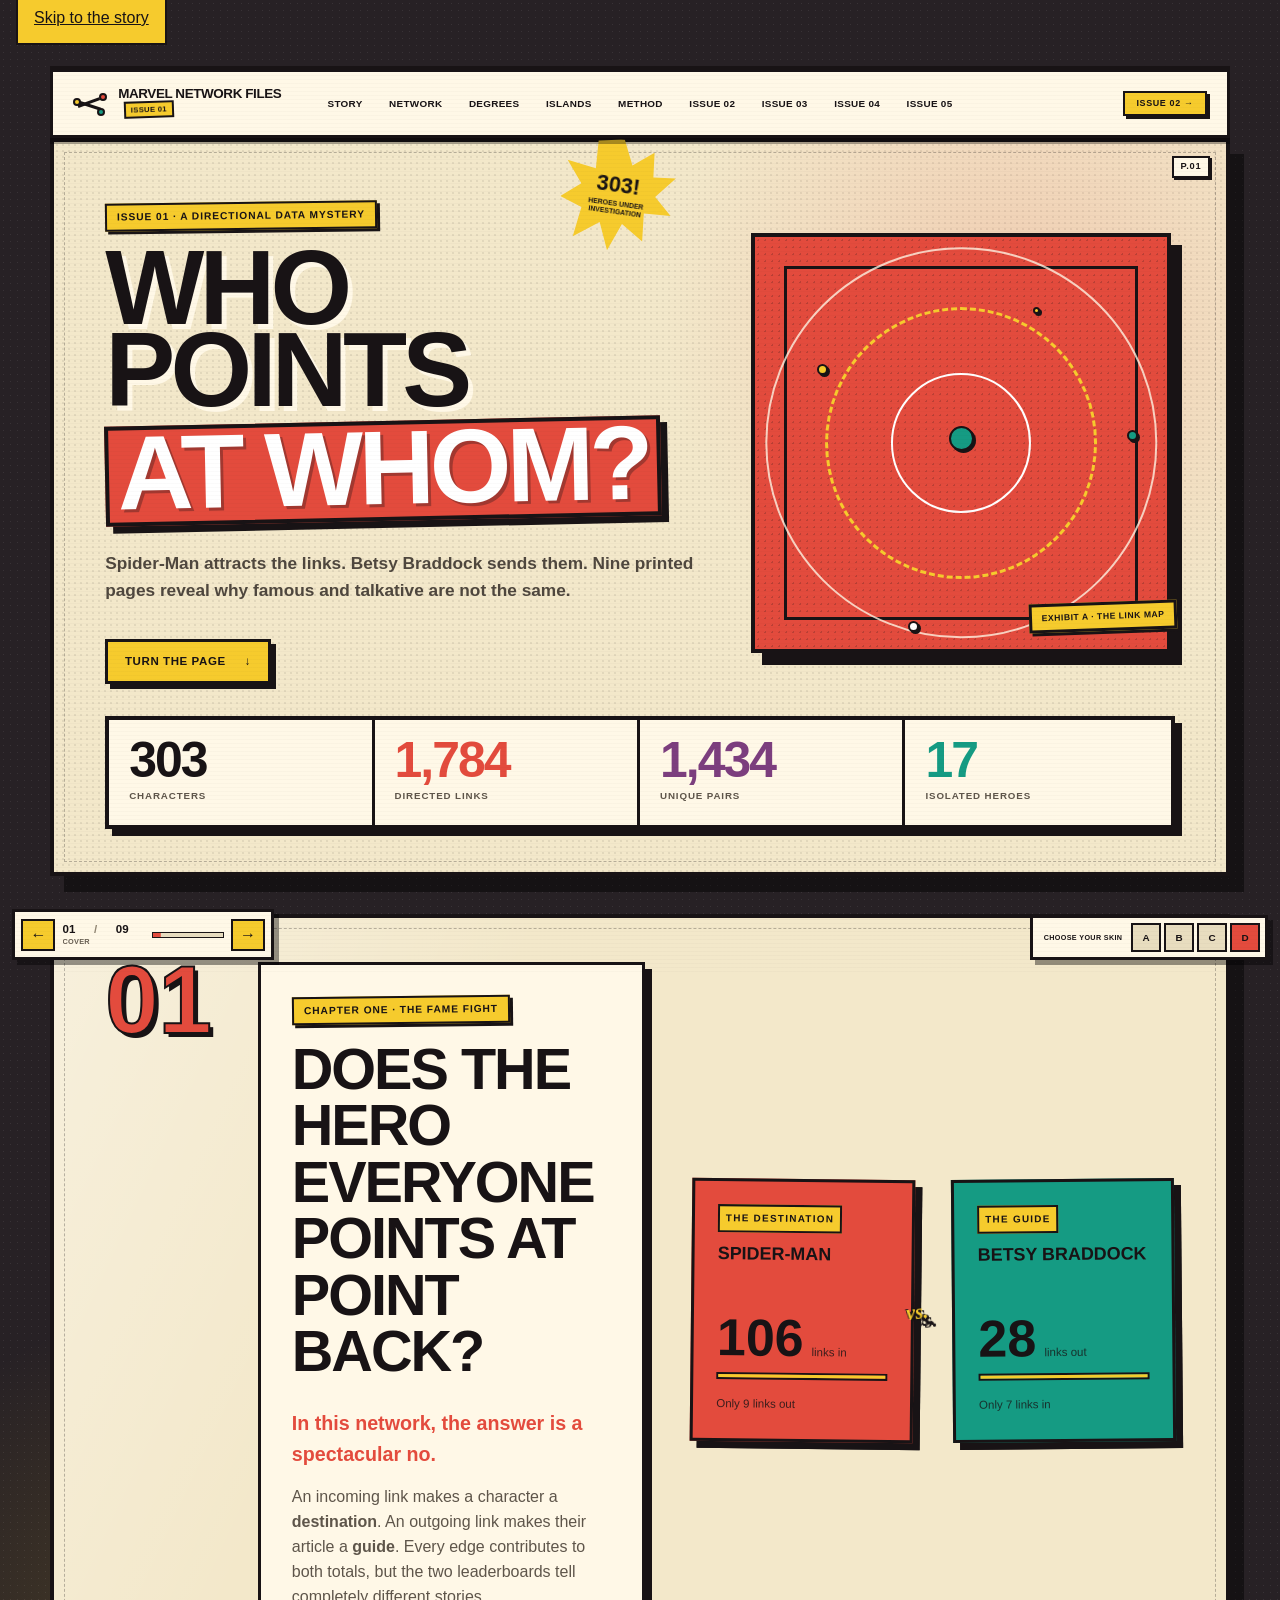
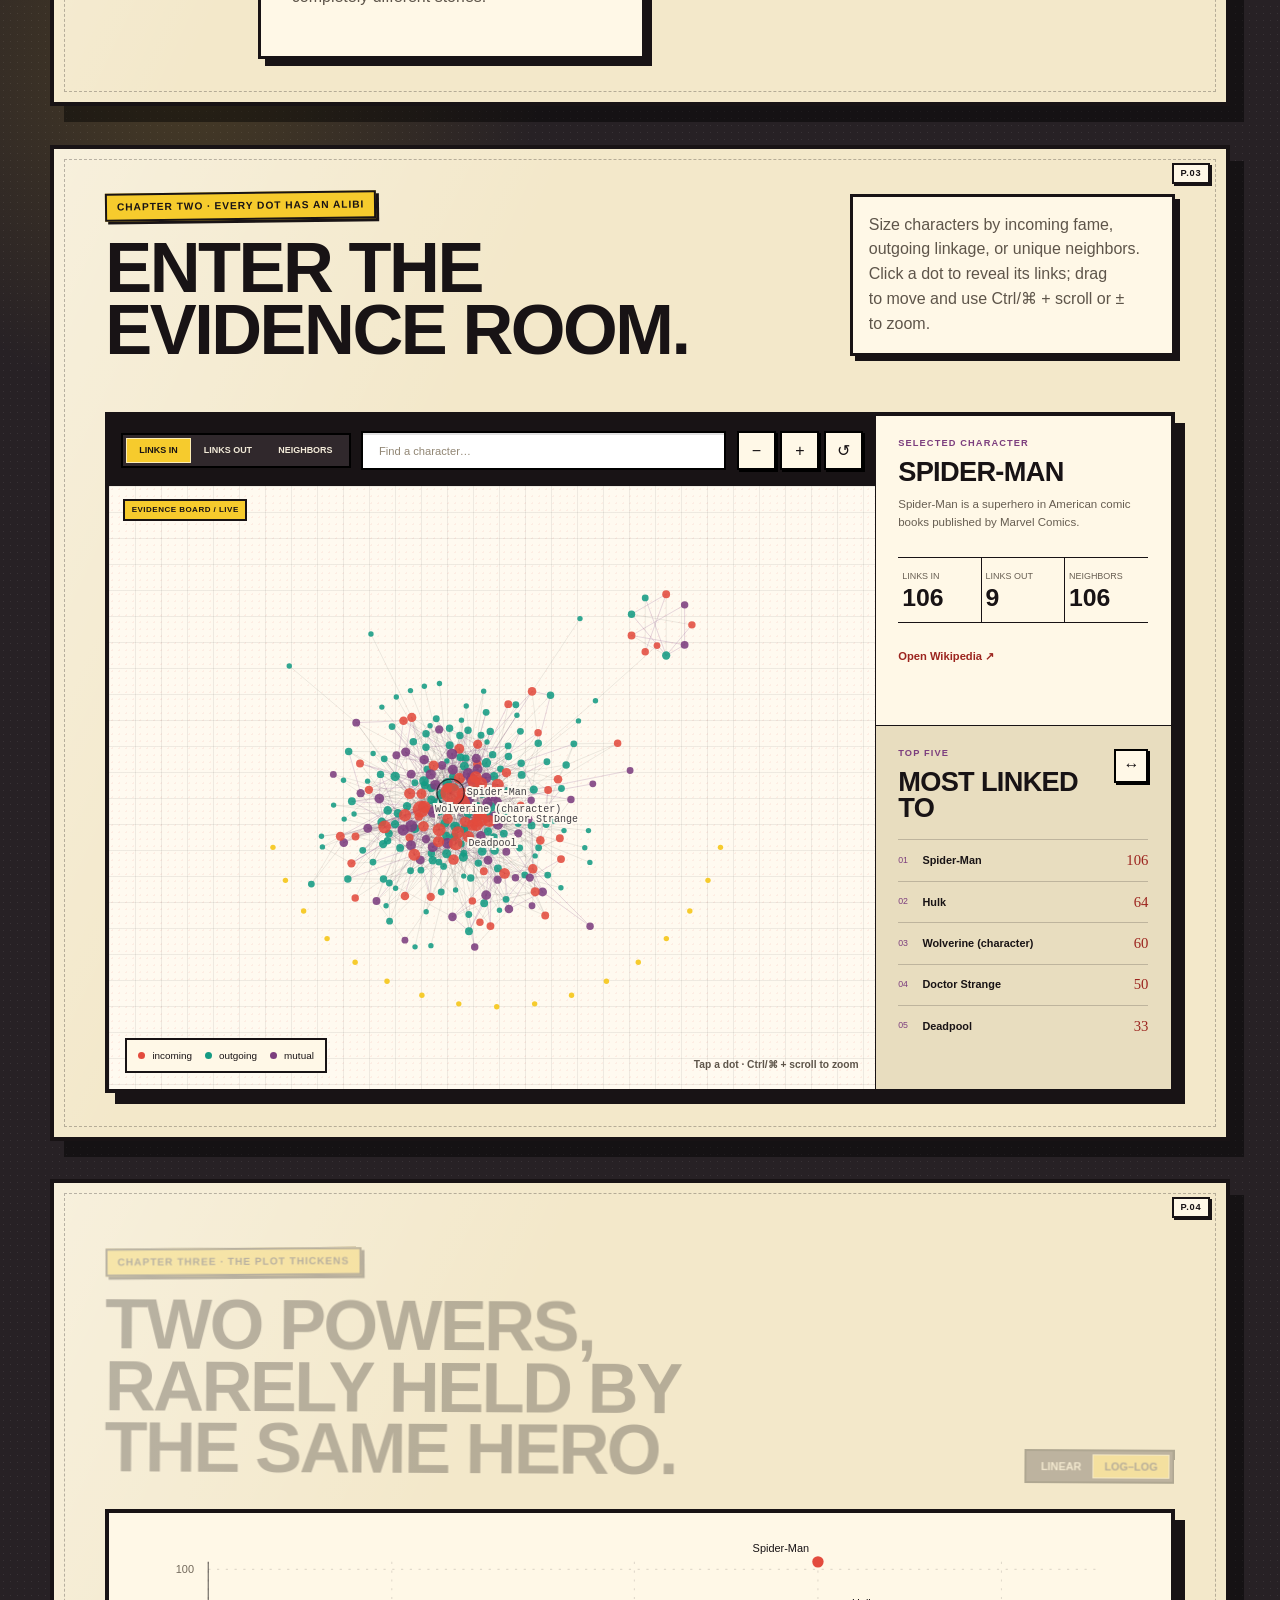
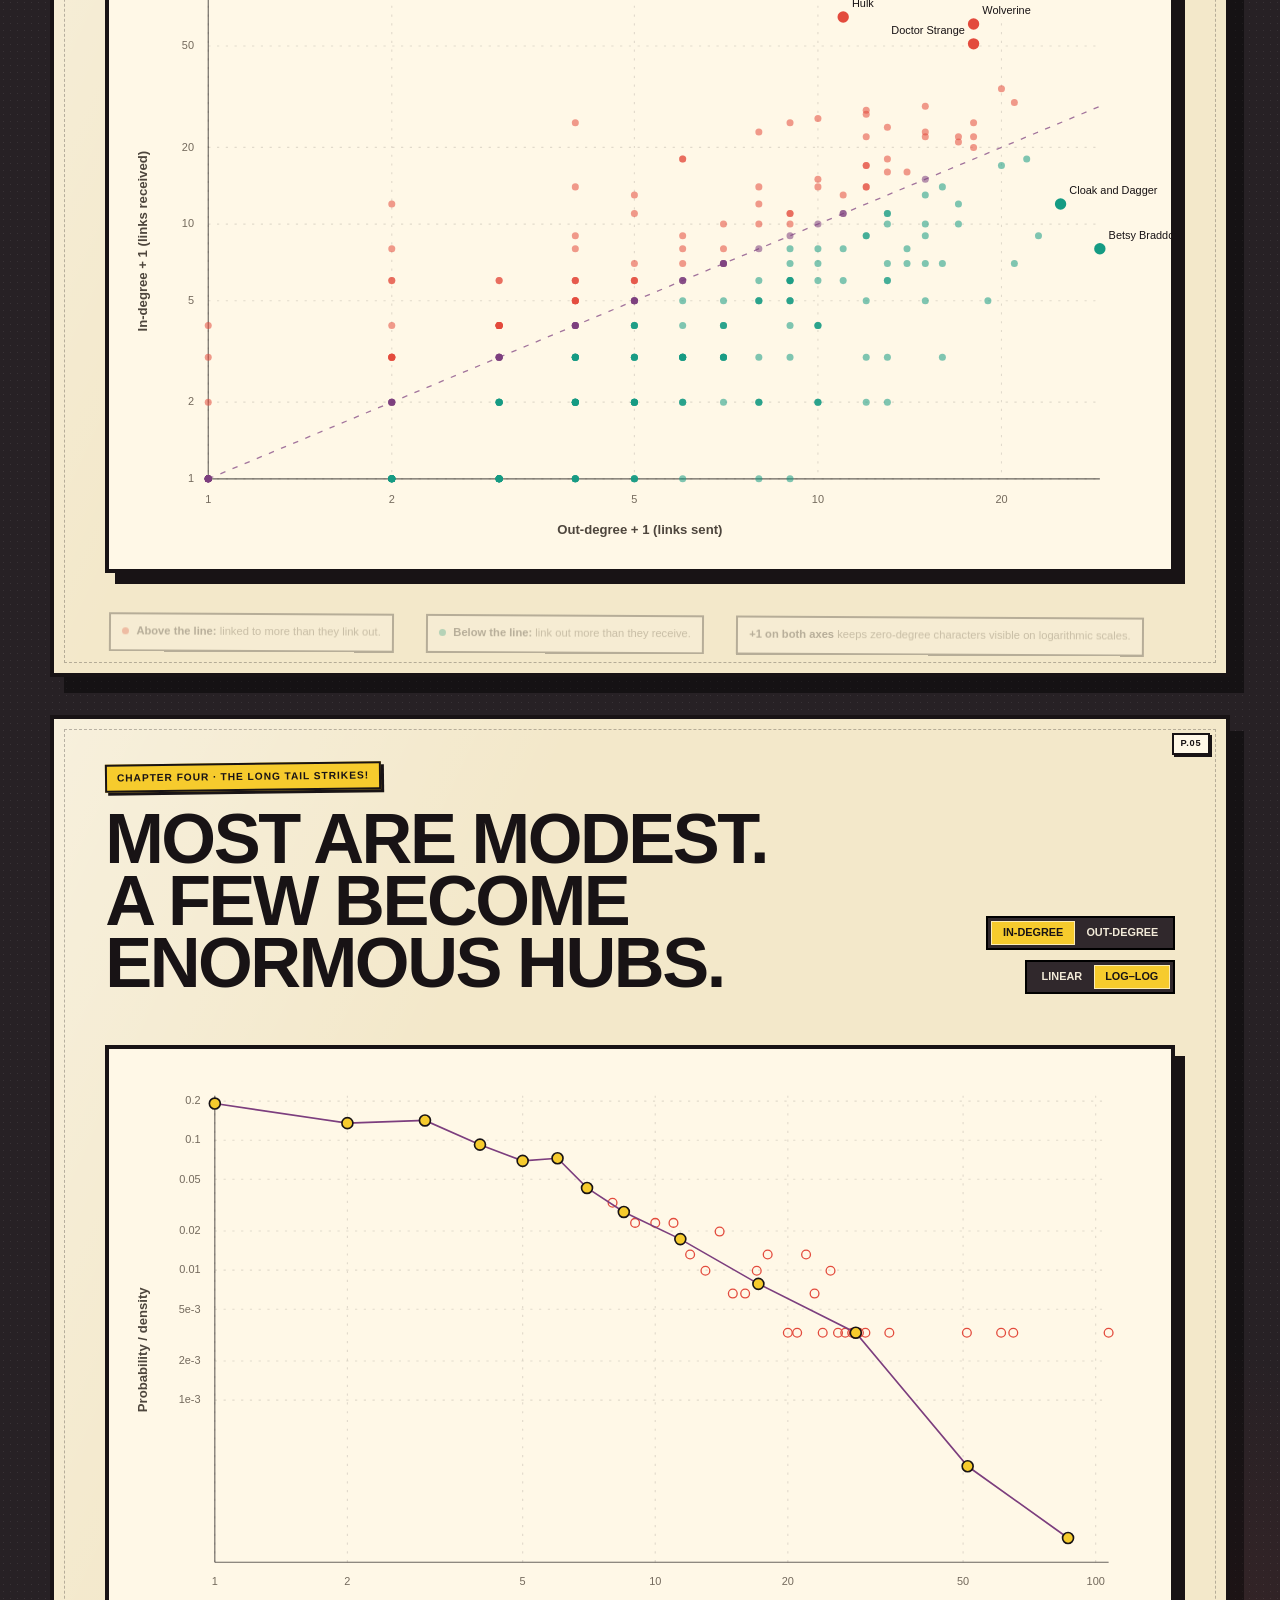
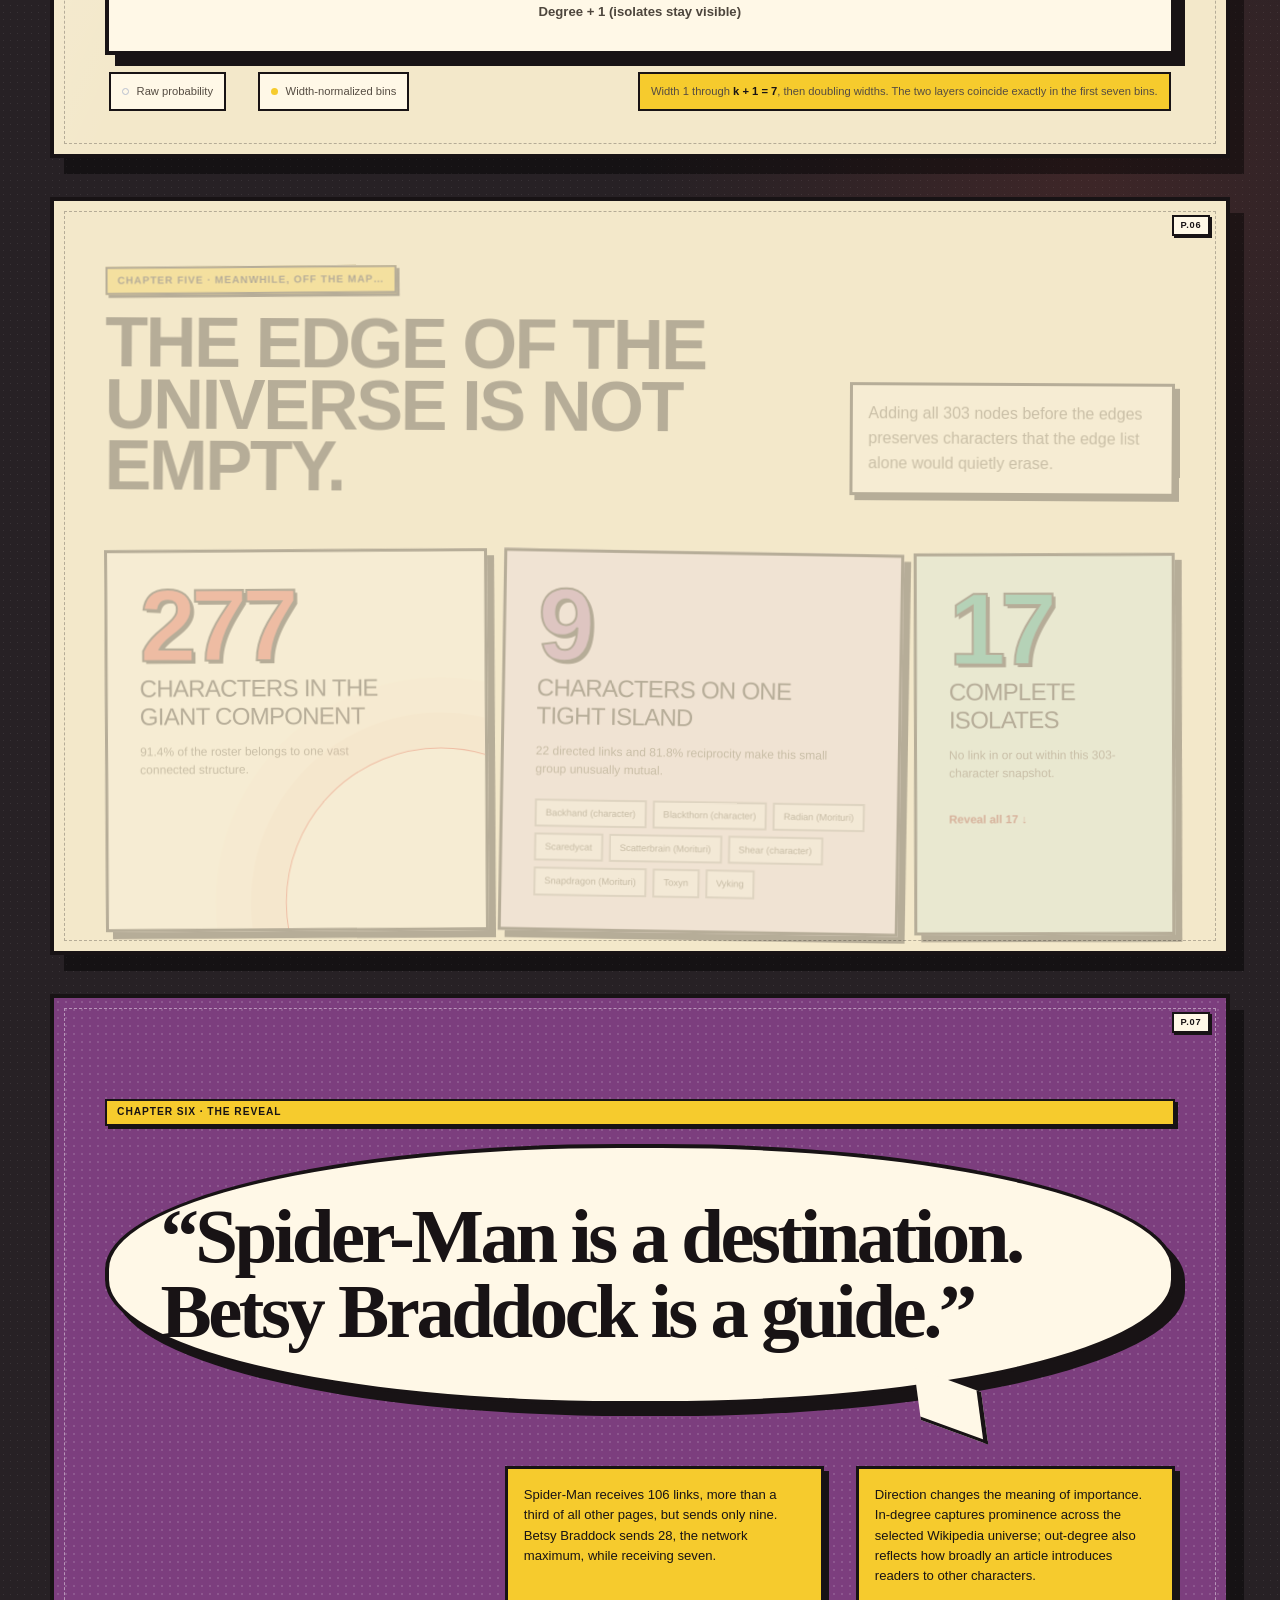
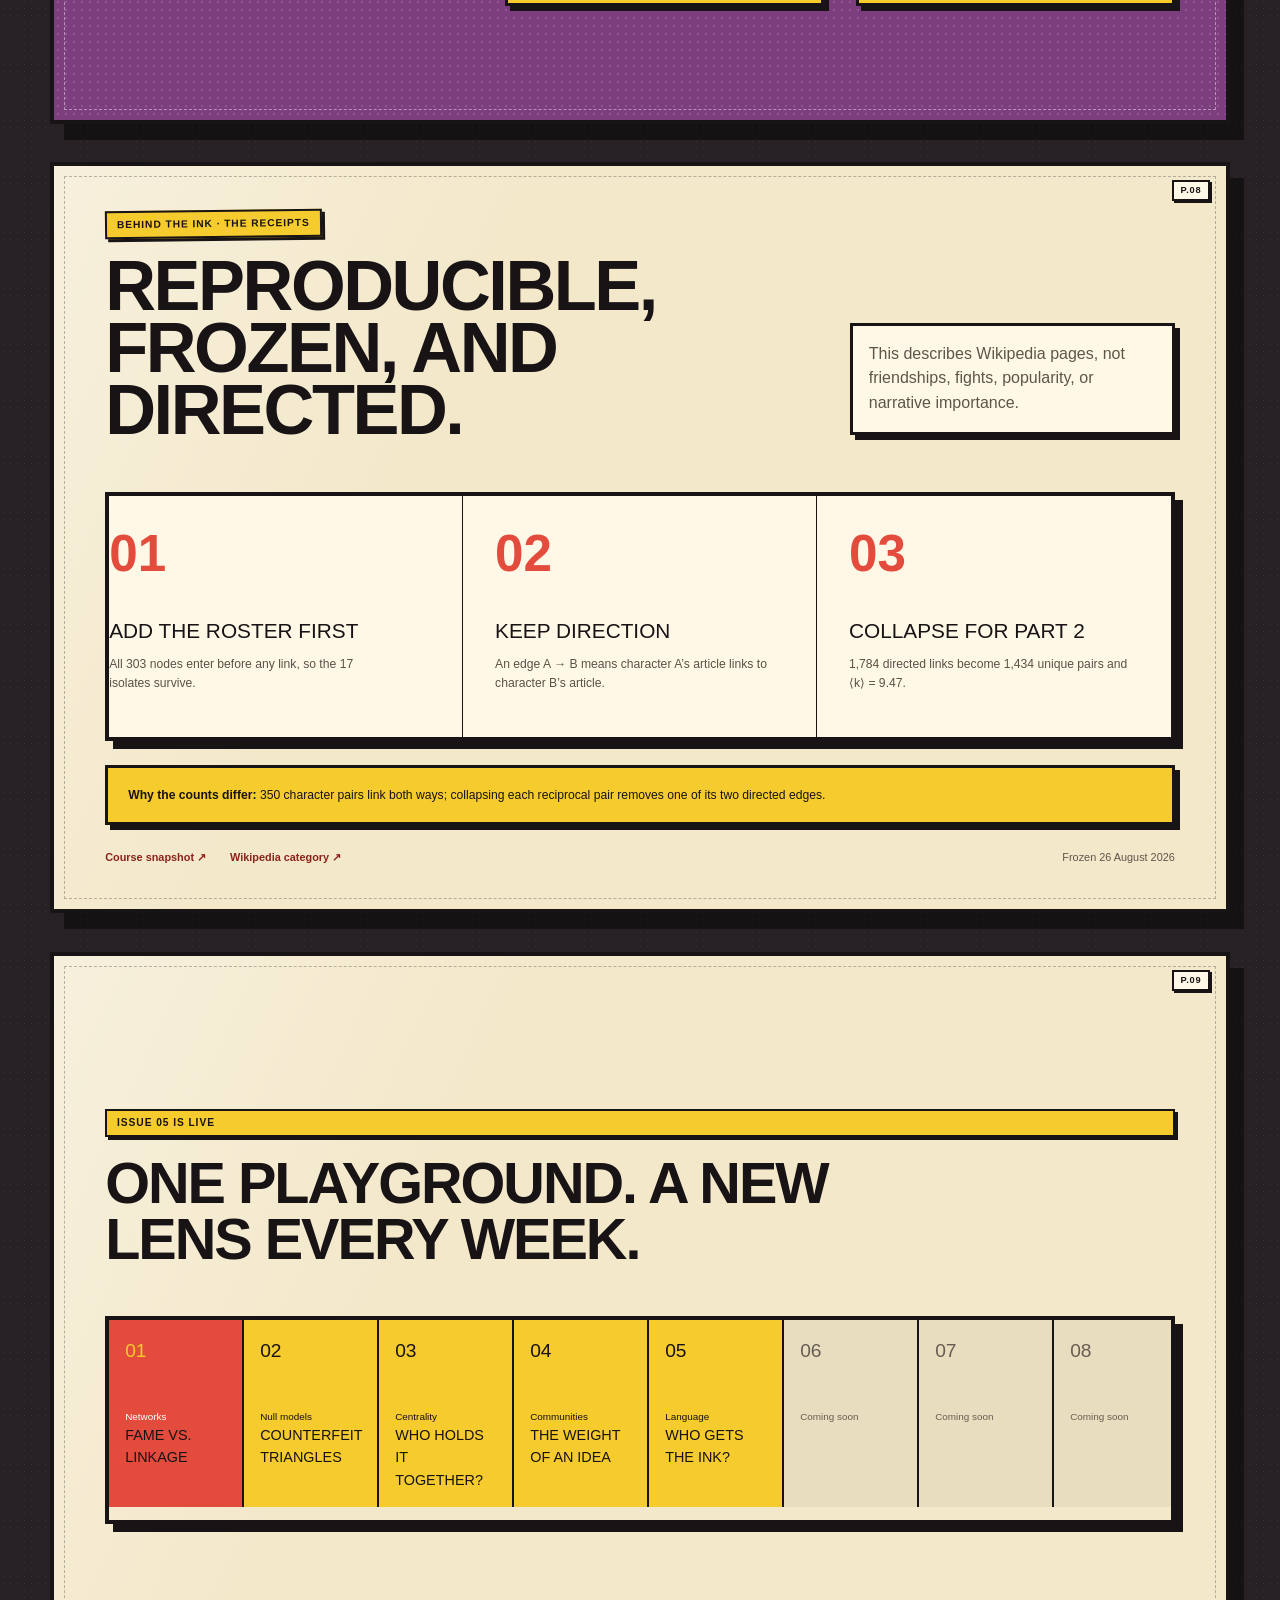
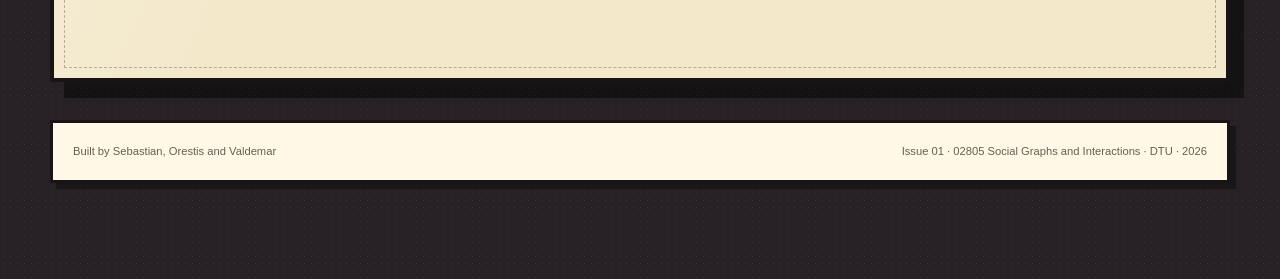
==== commit 6ce407fc: "Add Week 5 Marvel text investigation" ====
--- a/index.html
+++ b/index.html
@@ -28,7 +28,7 @@
         <span>Marvel Network Files <sup>Issue 01</sup></span>
       </a>
       <nav aria-label="Main navigation">
-        <a href="#story">Story</a><a href="#network">Network</a><a href="#degrees">Degrees</a><a href="#islands">Islands</a><a href="#method">Method</a><a href="week2/">Issue 02</a><a href="week3/">Issue 03</a><a href="week4/">Issue 04</a>
+        <a href="#story">Story</a><a href="#network">Network</a><a href="#degrees">Degrees</a><a href="#islands">Islands</a><a href="#method">Method</a><a href="week2/">Issue 02</a><a href="week3/">Issue 03</a><a href="week4/">Issue 04</a><a href="week5/">Issue 05</a>
       </nav>
       <a class="week-chip next-issue" href="week2/" aria-label="Open Issue 02">Issue 02 →</a>
     </header>
@@ -170,8 +170,8 @@
       </section>
 
       <section class="archive-section section-shell comic-page comic-page--back" aria-labelledby="archive-title" data-page-label="Next issue">
-        <p class="eyebrow">Issue 04 is live</p><h2 id="archive-title">One playground. A new lens every week.</h2>
-        <div class="week-track" aria-label="Course post progress"><article class="week-card current"><span>01</span><p>Networks</p><strong>Fame vs. linkage</strong></article><a class="week-card released" href="week2/"><span>02</span><p>Null models</p><strong>Counterfeit triangles</strong></a><a class="week-card released" href="week3/"><span>03</span><p>Centrality</p><strong>Who holds it together?</strong></a><a class="week-card released" href="week4/"><span>04</span><p>Communities</p><strong>The weight of an idea</strong></a><article class="week-card"><span>05</span><p>Coming next</p></article><article class="week-card"><span>06</span><p>Coming soon</p></article><article class="week-card"><span>07</span><p>Coming soon</p></article><article class="week-card"><span>08</span><p>Coming soon</p></article></div>
+        <p class="eyebrow">Issue 05 is live</p><h2 id="archive-title">One playground. A new lens every week.</h2>
+        <div class="week-track" aria-label="Course post progress"><article class="week-card current"><span>01</span><p>Networks</p><strong>Fame vs. linkage</strong></article><a class="week-card released" href="week2/"><span>02</span><p>Null models</p><strong>Counterfeit triangles</strong></a><a class="week-card released" href="week3/"><span>03</span><p>Centrality</p><strong>Who holds it together?</strong></a><a class="week-card released" href="week4/"><span>04</span><p>Communities</p><strong>The weight of an idea</strong></a><a class="week-card released" href="week5/"><span>05</span><p>Language</p><strong>Who gets the ink?</strong></a><article class="week-card"><span>06</span><p>Coming soon</p></article><article class="week-card"><span>07</span><p>Coming soon</p></article><article class="week-card"><span>08</span><p>Coming soon</p></article></div>
       </section>
     </main>
 
